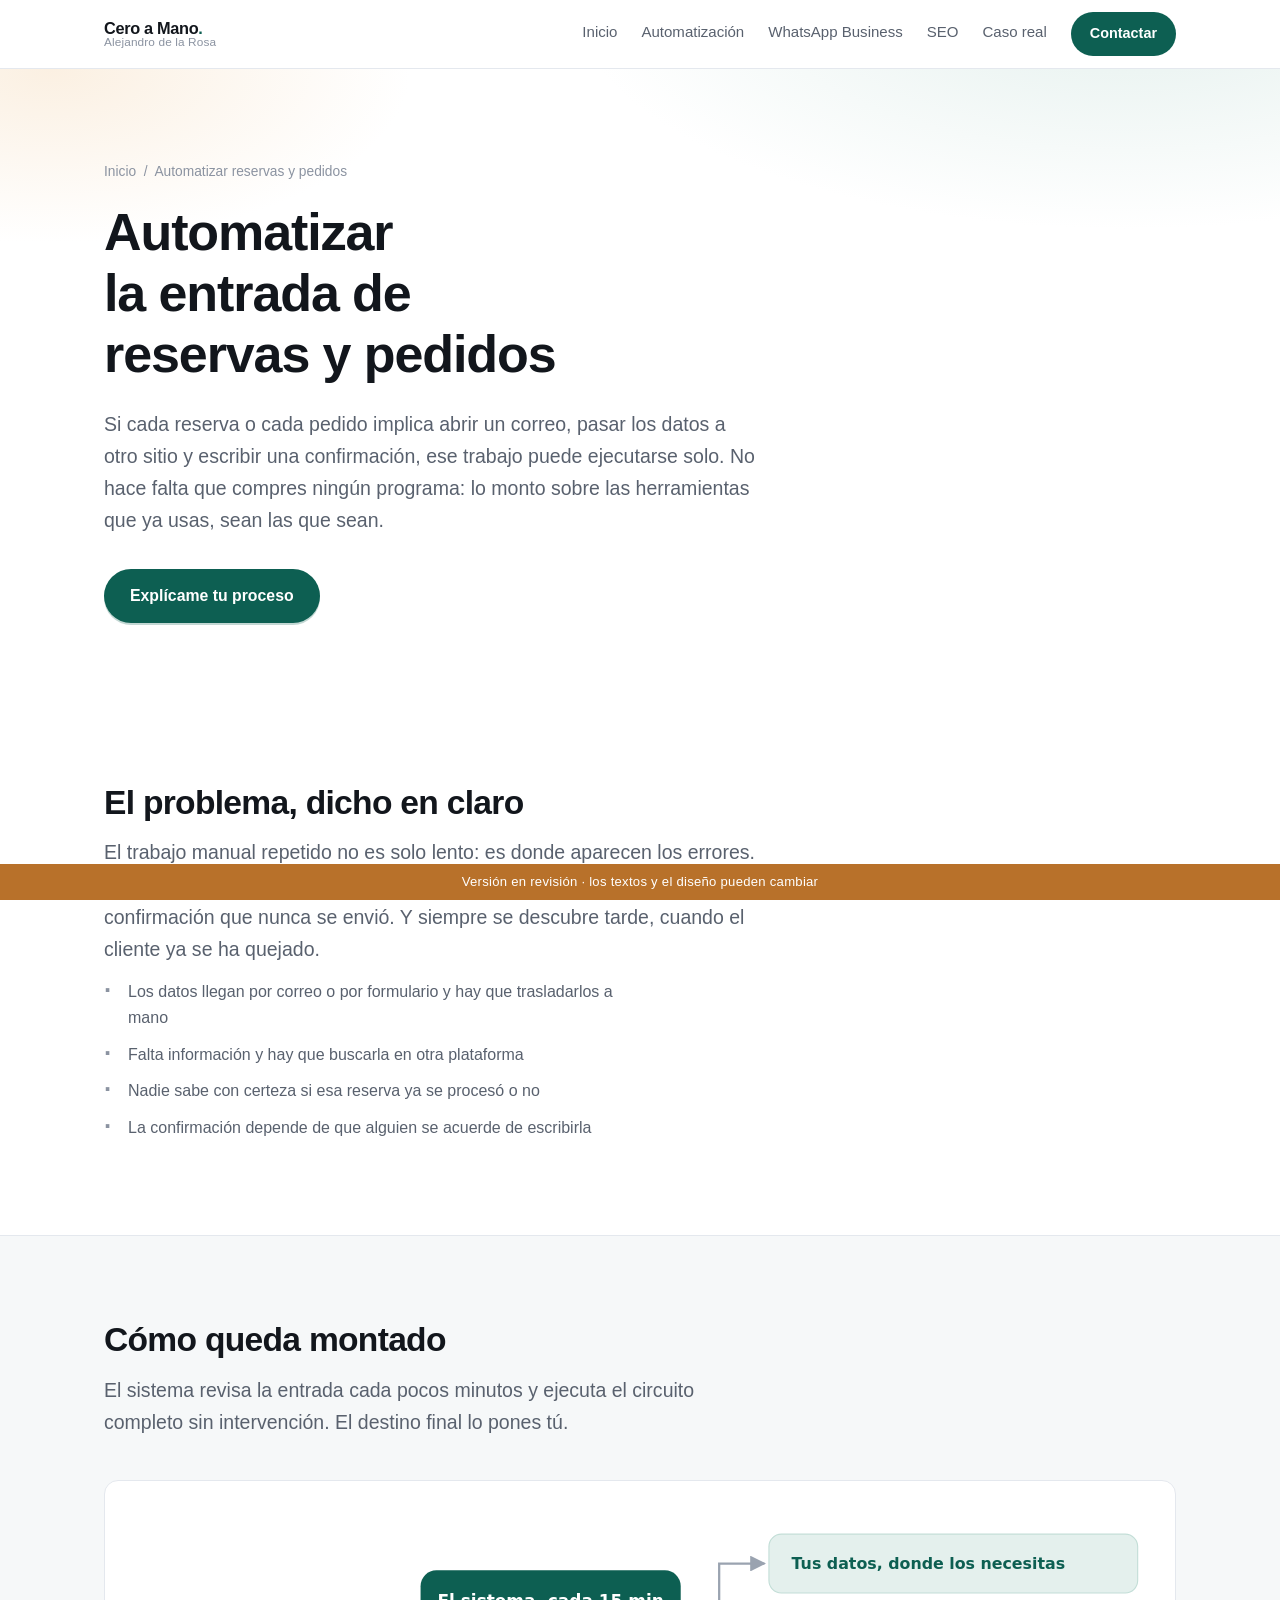
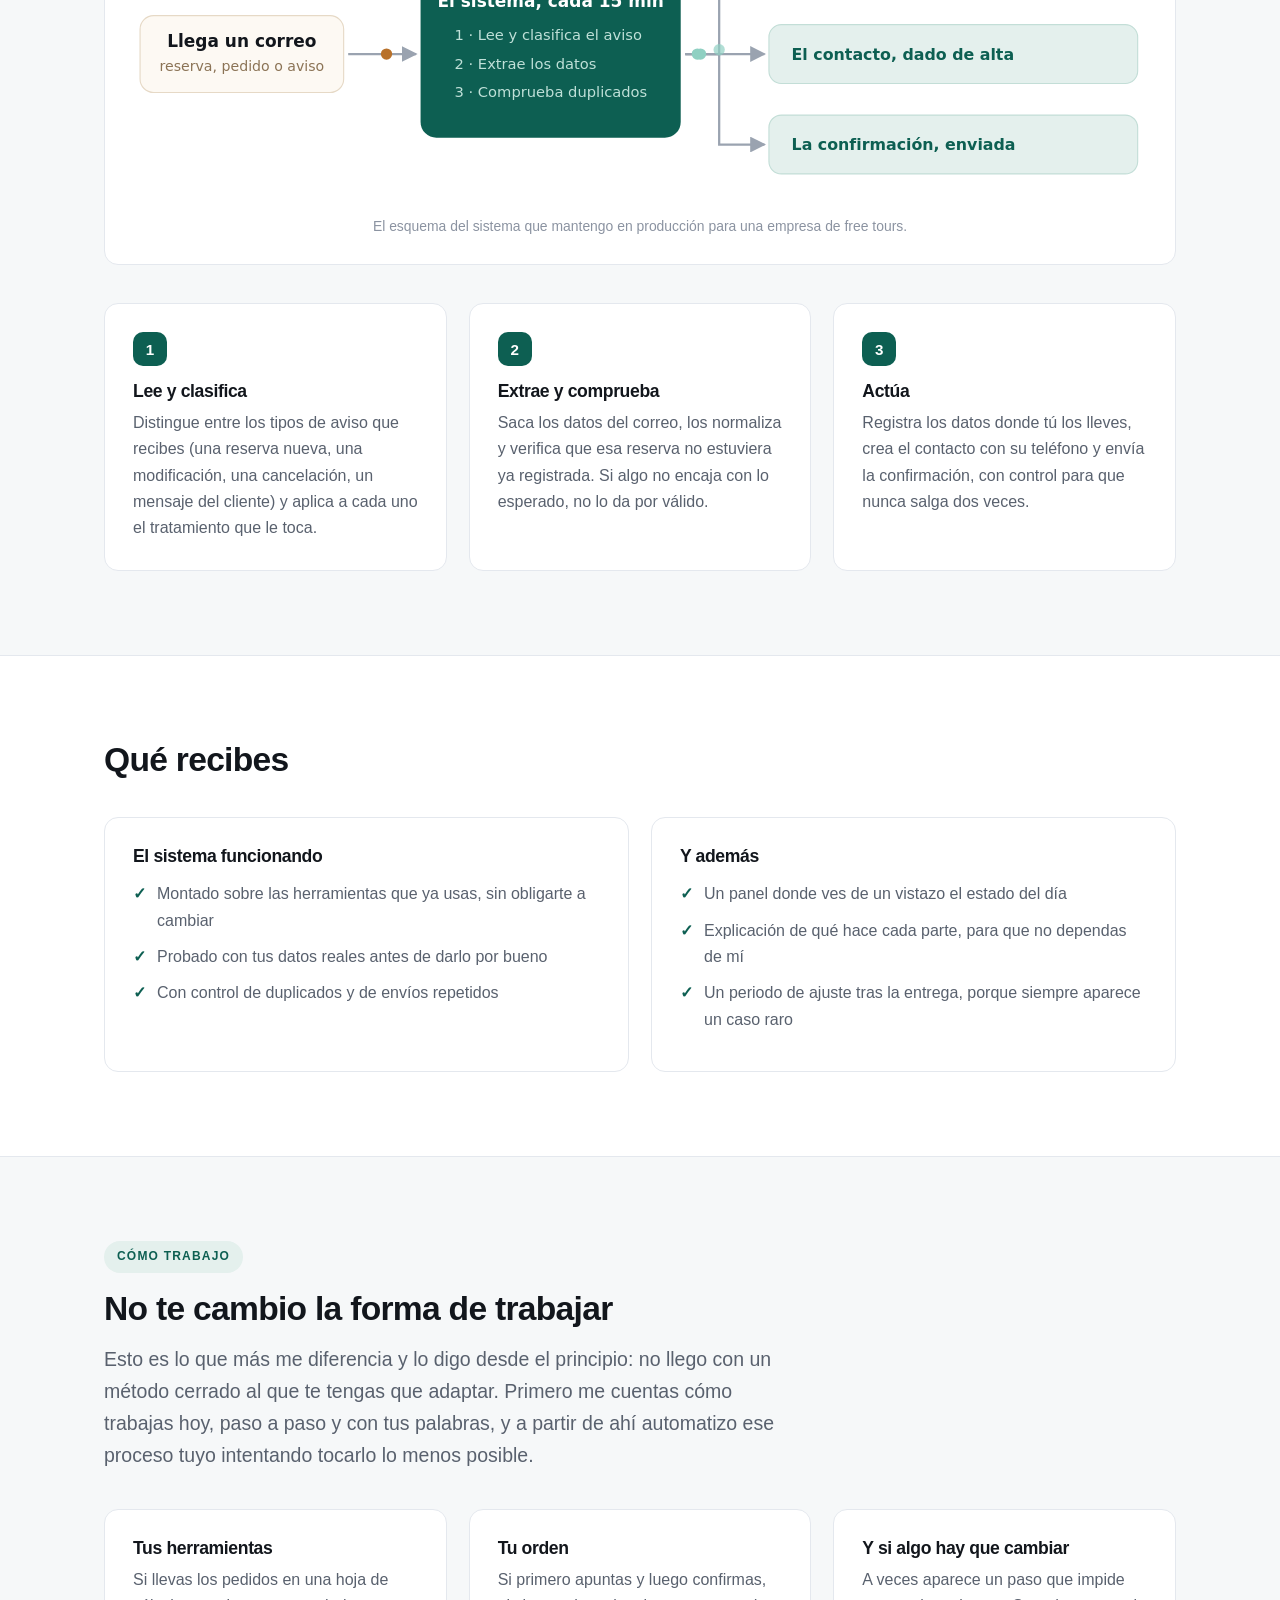
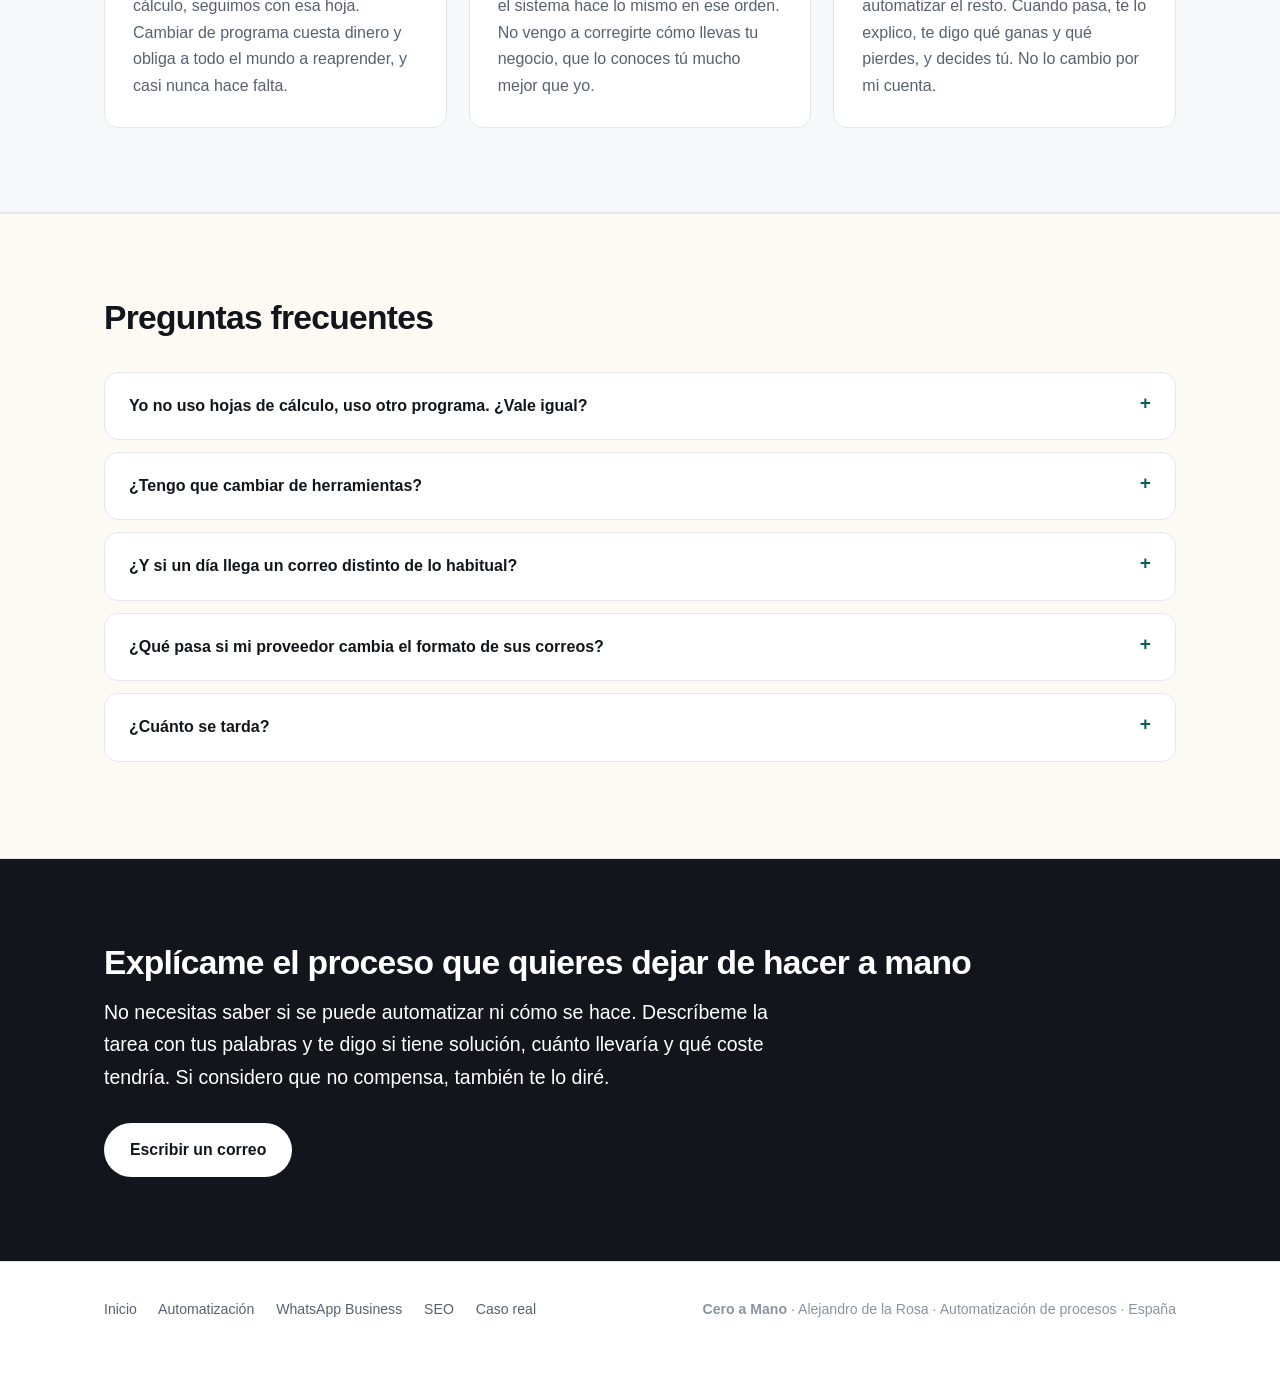
==== automatizar-reservas-y-pedidos.html @ 1defd67b "arreglar enlaces del menu movil" ====
<!DOCTYPE html>
<html lang="es">
<head>
<meta charset="utf-8">
<meta name="viewport" content="width=device-width, initial-scale=1">
<title>Automatizar reservas y pedidos: del correo a Google Sheets | Cero a Mano</title>
<meta name="description" content="Automatizo la entrada de reservas y pedidos: los datos acaban donde tú los lleves sin copiar nada, con alta de contacto y confirmación automática.">
<link rel="canonical" href="https://ceroamano.com/automatizar-reservas-y-pedidos.html">
<meta property="og:type" content="website">
<meta property="og:title" content="Automatizar reservas y pedidos: del correo a Google Sheets | Cero a Mano">
<meta property="og:description" content="Automatizo la entrada de reservas y pedidos: los datos acaban donde tú los lleves sin copiar nada, con alta de contacto y confirmación automática.">
<meta property="og:url" content="https://ceroamano.com/automatizar-reservas-y-pedidos.html">
<meta property="og:locale" content="es_ES">
<!-- =========================================================================
     🔴 QUITAR ESTA ETIQUETA ANTES DE PUBLICAR DE VERDAD
     Mientras la web está en revisión, esto le dice a Google que NO la indexe.
     Si se queda puesta el día del lanzamiento, la web NO APARECERÁ EN GOOGLE NUNCA.
     ========================================================================== -->
<meta name="robots" content="noindex, nofollow">
<link rel="stylesheet" href="estilos.css?v=5">
</head>
<body>
<nav>
  <div class="env">
    <a class="marca" href="index.html">Cero a Mano<span>.</span> <em>Alejandro de la Rosa</em></a>
    <button class="abrir-menu" aria-expanded="false" aria-controls="menu" aria-label="Abrir menú">
      <span></span><span></span><span></span>
    </button>
    <span class="enlaces" id="menu">
      <a href="index.html">Inicio</a>
      <a href="automatizar-reservas-y-pedidos.html">Automatización</a>
      <a href="whatsapp-business.html">WhatsApp Business</a>
      <a href="seo-para-negocios.html">SEO</a>
      <a href="caso-free-tours-malta.html">Caso real</a>
      <a href="#contacto" class="btn chico">Contactar</a>
    </span>
  </div>
</nav>

<header class="hero">
  <div class="env">
    <p class="migas"><a href="index.html">Inicio</a> &nbsp;/&nbsp; Automatizar reservas y pedidos</p>
    <h1>Automatizar la entrada de reservas y pedidos</h1>
    <p class="grande">Si cada reserva o cada pedido implica abrir un correo, pasar los datos a otro sitio y escribir una confirmación, ese trabajo puede ejecutarse solo. No hace falta que compres ningún programa: lo monto sobre las herramientas que ya usas, sean las que sean.</p>
    <a href="#contacto" class="btn">Explícame tu proceso</a>
  </div>
</header>

<section>
  <div class="env">
    <h2>El problema, dicho en claro</h2>
    <p class="grande estrecho">El trabajo manual repetido no es solo lento: es donde aparecen los errores. Un teléfono mal copiado, una reserva que se registra dos veces, una confirmación que nunca se envió. Y siempre se descubre tarde, cuando el cliente ya se ha quejado.</p>
    <ul class="lista puntos estrecho">
      <li>Los datos llegan por correo o por formulario y hay que trasladarlos a mano</li>
      <li>Falta información y hay que buscarla en otra plataforma</li>
      <li>Nadie sabe con certeza si esa reserva ya se procesó o no</li>
      <li>La confirmación depende de que alguien se acuerde de escribirla</li>
    </ul>
  </div>
</section>

<section class="crema">
  <div class="env">
    <h2>Cómo queda montado</h2>
    <p class="grande estrecho">El sistema revisa la entrada cada pocos minutos y ejecuta el circuito completo sin intervención. El destino final lo pones tú.</p>
    
<div class="diagrama rev">
<svg class="diag-ancho" viewBox="0 0 900 260" xmlns="http://www.w3.org/2000/svg" role="img"
     aria-label="Diagrama: un correo entra, el sistema lo lee y extrae los datos, y el resultado se reparte en hoja actualizada, contacto creado y confirmación enviada.">
  <defs>
    <marker id="f" viewBox="0 0 10 10" refX="9" refY="5" markerWidth="7" markerHeight="7" orient="auto">
      <path d="M0,0 L10,5 L0,10 z" fill="#9aa3b0"/>
    </marker>
  </defs>

  <!-- entrada -->
  <rect x="8" y="96" width="180" height="68" rx="12" fill="#fdf9f3" stroke="#e6d9c6"/>
  <text x="98" y="124" text-anchor="middle" font-family="system-ui,sans-serif" font-size="15" font-weight="700" fill="#12161c">Llega un correo</text>
  <text x="98" y="145" text-anchor="middle" font-family="system-ui,sans-serif" font-size="12.5" fill="#8b7355">reserva, pedido o aviso</text>

  <line x1="192" y1="130" x2="252" y2="130" stroke="#9aa3b0" stroke-width="2" marker-end="url(#f)"/>

  <!-- motor -->
  <rect x="256" y="56" width="230" height="148" rx="14" fill="#0d5f52"/>
  <text x="371" y="88" text-anchor="middle" font-family="system-ui,sans-serif" font-size="15" font-weight="700" fill="#fff">El sistema, cada 15 min</text>
  <text x="286" y="118" font-family="system-ui,sans-serif" font-size="13" fill="#bfe0d8">1 · Lee y clasifica el aviso</text>
  <text x="286" y="143" font-family="system-ui,sans-serif" font-size="13" fill="#bfe0d8">2 · Extrae los datos</text>
  <text x="286" y="168" font-family="system-ui,sans-serif" font-size="13" fill="#bfe0d8">3 · Comprueba duplicados</text>

  <path d="M490,130 H520 V50 H560" fill="none" stroke="#9aa3b0" stroke-width="2" marker-end="url(#f)"/>
  <path d="M490,130 H560" fill="none" stroke="#9aa3b0" stroke-width="2" marker-end="url(#f)"/>
  <path d="M490,130 H520 V210 H560" fill="none" stroke="#9aa3b0" stroke-width="2" marker-end="url(#f)"/>

  <!-- salidas -->
  <rect x="564" y="24" width="326" height="52" rx="11" fill="#e4f0ed" stroke="#c3ded7"/>
  <text x="584" y="55" font-family="system-ui,sans-serif" font-size="14" font-weight="600" fill="#0d5f52">Tus datos, donde los necesitas</text>

  <rect x="564" y="104" width="326" height="52" rx="11" fill="#e4f0ed" stroke="#c3ded7"/>
  <text x="584" y="135" font-family="system-ui,sans-serif" font-size="14" font-weight="600" fill="#0d5f52">El contacto, dado de alta</text>

  <rect x="564" y="184" width="326" height="52" rx="11" fill="#e4f0ed" stroke="#c3ded7"/>
  <text x="584" y="215" font-family="system-ui,sans-serif" font-size="14" font-weight="600" fill="#0d5f52">La confirmación, enviada</text>
  <circle class="pulso" r="5" fill="#b8712a">
    <animateMotion dur="3.6s" repeatCount="indefinite" keyPoints="0;1" keyTimes="0;1" calcMode="linear"
      path="M192,130 H252"/>
    <animate attributeName="opacity" values="0;1;1;0" dur="3.6s" repeatCount="indefinite"/>
  </circle>
  <circle class="pulso" r="5" fill="#8fd0c2">
    <animateMotion dur="3.6s" begin="1.2s" repeatCount="indefinite"
      path="M490,130 H520 V50 H556"/>
    <animate attributeName="opacity" values="0;1;1;0" dur="3.6s" begin="1.2s" repeatCount="indefinite"/>
  </circle>
  <circle class="pulso" r="5" fill="#8fd0c2">
    <animateMotion dur="3.6s" begin="1.45s" repeatCount="indefinite" path="M490,130 H556"/>
    <animate attributeName="opacity" values="0;1;1;0" dur="3.6s" begin="1.45s" repeatCount="indefinite"/>
  </circle>
  <circle class="pulso" r="5" fill="#8fd0c2">
    <animateMotion dur="3.6s" begin="1.7s" repeatCount="indefinite"
      path="M490,130 H520 V210 H556"/>
    <animate attributeName="opacity" values="0;1;1;0" dur="3.6s" begin="1.7s" repeatCount="indefinite"/>
  </circle>
</svg>
<svg class="diag-movil" viewBox="0 0 360 540" xmlns="http://www.w3.org/2000/svg" role="img"
     aria-label="Diagrama vertical: llega un correo, el sistema lo procesa, y de ahi salen tres caminos: tus datos donde los necesitas, el contacto dado de alta y la confirmacion enviada.">
  <defs>
    <marker id="fv" viewBox="0 0 10 10" refX="9" refY="5" markerWidth="7" markerHeight="7" orient="auto">
      <path d="M0,0 L10,5 L0,10 z" fill="#9aa3b0"/>
    </marker>
  </defs>

  <rect x="60" y="4" width="240" height="62" rx="12" fill="#fdf9f3" stroke="#e6d9c6"/>
  <text x="180" y="30" text-anchor="middle" font-family="system-ui,sans-serif" font-size="16" font-weight="700" fill="#12161c">Llega un correo</text>
  <text x="180" y="51" text-anchor="middle" font-family="system-ui,sans-serif" font-size="13.5" fill="#8b7355">reserva, pedido o aviso</text>

  <line x1="180" y1="70" x2="180" y2="96" stroke="#9aa3b0" stroke-width="2" marker-end="url(#fv)"/>

  <rect x="20" y="102" width="320" height="140" rx="14" fill="#0d5f52"/>
  <text x="180" y="130" text-anchor="middle" font-family="system-ui,sans-serif" font-size="16" font-weight="700" fill="#fff">El sistema, cada 15 min</text>
  <text x="44" y="162" font-family="system-ui,sans-serif" font-size="14" fill="#bfe0d8">1 · Lee y clasifica el aviso</text>
  <text x="44" y="190" font-family="system-ui,sans-serif" font-size="14" fill="#bfe0d8">2 · Extrae los datos</text>
  <text x="44" y="218" font-family="system-ui,sans-serif" font-size="14" fill="#bfe0d8">3 · Comprueba duplicados</text>

  <path d="M180,242 V266 H42 V306 H72" fill="none" stroke="#9aa3b0" stroke-width="2" marker-end="url(#fv)"/>
  <path d="M42,306 V390 H72" fill="none" stroke="#9aa3b0" stroke-width="2" marker-end="url(#fv)"/>
  <path d="M42,390 V474 H72" fill="none" stroke="#9aa3b0" stroke-width="2" marker-end="url(#fv)"/>

  <rect x="78" y="278" width="262" height="56" rx="12" fill="#e4f0ed" stroke="#c3ded7"/>
  <text x="209" y="312" text-anchor="middle" font-family="system-ui,sans-serif" font-size="14.5" font-weight="600" fill="#0d5f52">Tus datos, donde los necesitas</text>

  <rect x="78" y="362" width="262" height="56" rx="12" fill="#e4f0ed" stroke="#c3ded7"/>
  <text x="209" y="396" text-anchor="middle" font-family="system-ui,sans-serif" font-size="14.5" font-weight="600" fill="#0d5f52">El contacto, dado de alta</text>

  <rect x="78" y="446" width="262" height="56" rx="12" fill="#e4f0ed" stroke="#c3ded7"/>
  <text x="209" y="480" text-anchor="middle" font-family="system-ui,sans-serif" font-size="14.5" font-weight="600" fill="#0d5f52">La confirmación, enviada</text>

  <circle class="pulso" r="6" fill="#b8712a">
    <animateMotion dur="4s" repeatCount="indefinite" path="M180,70 V92"/>
    <animate attributeName="opacity" values="0;1;1;0" dur="4s" repeatCount="indefinite"/>
  </circle>
  <circle class="pulso" r="6" fill="#8fd0c2">
    <animateMotion dur="4s" begin="1.1s" repeatCount="indefinite" path="M180,242 V266 H42 V306 H68"/>
    <animate attributeName="opacity" values="0;1;1;0" dur="4s" begin="1.1s" repeatCount="indefinite"/>
  </circle>
  <circle class="pulso" r="6" fill="#8fd0c2">
    <animateMotion dur="4s" begin="1.5s" repeatCount="indefinite" path="M180,242 V266 H42 V390 H68"/>
    <animate attributeName="opacity" values="0;1;1;0" dur="4s" begin="1.5s" repeatCount="indefinite"/>
  </circle>
  <circle class="pulso" r="6" fill="#8fd0c2">
    <animateMotion dur="4s" begin="1.9s" repeatCount="indefinite" path="M180,242 V266 H42 V474 H68"/>
    <animate attributeName="opacity" values="0;1;1;0" dur="4s" begin="1.9s" repeatCount="indefinite"/>
  </circle>
</svg>
<p class="pie-fig">El esquema del sistema que mantengo en producción para una empresa de free tours.</p>
</div>

    <div class="rejilla tres">
      <div class="tarjeta rev"><span class="num">1</span><h3>Lee y clasifica</h3><p>Distingue entre los tipos de aviso que recibes (una reserva nueva, una modificación, una cancelación, un mensaje del cliente) y aplica a cada uno el tratamiento que le toca.</p></div>
      <div class="tarjeta rev"><span class="num">2</span><h3>Extrae y comprueba</h3><p>Saca los datos del correo, los normaliza y verifica que esa reserva no estuviera ya registrada. Si algo no encaja con lo esperado, no lo da por válido.</p></div>
      <div class="tarjeta rev"><span class="num">3</span><h3>Actúa</h3><p>Registra los datos donde tú los lleves, crea el contacto con su teléfono y envía la confirmación, con control para que nunca salga dos veces.</p></div>
    </div>
  </div>
</section>

<section>
  <div class="env">
    <h2>Qué recibes</h2>
    <div class="rejilla dos">
      <div class="tarjeta rev">
        <h3>El sistema funcionando</h3>
        <ul class="lista">
          <li>Montado sobre las herramientas que ya usas, sin obligarte a cambiar</li>
          <li>Probado con tus datos reales antes de darlo por bueno</li>
          <li>Con control de duplicados y de envíos repetidos</li>
        </ul>
      </div>
      <div class="tarjeta rev">
        <h3>Y además</h3>
        <ul class="lista">
          <li>Un panel donde ves de un vistazo el estado del día</li>
          <li>Explicación de qué hace cada parte, para que no dependas de mí</li>
          <li>Un periodo de ajuste tras la entrega, porque siempre aparece un caso raro</li>
        </ul>
      </div>
    </div>
  </div>
</section>


<section class="crema">
  <div class="env">
    <span class="etiqueta">Cómo trabajo</span>
    <h2>No te cambio la forma de trabajar</h2>
    <p class="grande estrecho">Esto es lo que más me diferencia y lo digo desde el principio: no llego con un método cerrado al que te tengas que adaptar. Primero me cuentas cómo trabajas hoy, paso a paso y con tus palabras, y a partir de ahí automatizo ese proceso tuyo intentando tocarlo lo menos posible.</p>
    <div class="rejilla tres">
      <div class="tarjeta rev">
        <h3>Tus herramientas</h3>
        <p>Si llevas los pedidos en una hoja de cálculo, seguimos con esa hoja. Cambiar de programa cuesta dinero y obliga a todo el mundo a reaprender, y casi nunca hace falta.</p>
      </div>
      <div class="tarjeta rev">
        <h3>Tu orden</h3>
        <p>Si primero apuntas y luego confirmas, el sistema hace lo mismo en ese orden. No vengo a corregirte cómo llevas tu negocio, que lo conoces tú mucho mejor que yo.</p>
      </div>
      <div class="tarjeta rev">
        <h3>Y si algo hay que cambiar</h3>
        <p>A veces aparece un paso que impide automatizar el resto. Cuando pasa, te lo explico, te digo qué ganas y qué pierdes, y decides tú. No lo cambio por mi cuenta.</p>
      </div>
    </div>
  </div>
</section>
<section class="arena">
  <div class="env">
    <h2>Preguntas frecuentes</h2>
    <div class="faq">
      <details><summary>Yo no uso hojas de cálculo, uso otro programa. ¿Vale igual?</summary><p>Vale igual. La hoja de cálculo es lo que usa el cliente del caso que aparece en esta web, no mi forma de trabajar. Lo que hago es llevar los datos hasta donde tú los necesites: tu programa de gestión, tu agenda, tu base de clientes o lo que uses. Si es una herramienta que no conozco, la estudio antes de darte un plazo, no después.</p></details>
      <details><summary>¿Tengo que cambiar de herramientas?</summary><p>No. Trabajo sobre lo que ya usas: tu correo, tu hoja de cálculo, tu agenda. Cambiar de sistema es caro y obliga a reaprender; lo normal es que no haga falta.</p></details>
      <details><summary>¿Y si un día llega un correo distinto de lo habitual?</summary><p>El sistema está preparado para no dar por buena una entrada que no reconoce. Prefiero que avise a que registre un dato equivocado, porque un error silencioso se descubre semanas después y para entonces ya ha hecho daño.</p></details>
      <details><summary>¿Qué pasa si mi proveedor cambia el formato de sus correos?</summary><p>Hay que ajustar el sistema. Por eso ofrezco mantenimiento: no es una cuota por existir, es que estas cosas cambian sin avisar y alguien tiene que estar pendiente.</p></details>
      <details><summary>¿Cuánto se tarda?</summary><p>Depende de cuántos casos distintos haya que contemplar. Un circuito sencillo puede estar en unos días; uno con varios tipos de aviso y comprobaciones lleva más. Te doy un plazo cerrado antes de empezar.</p></details>
    </div>
  </div>
</section>
<section class="cta" id="contacto">
  <div class="env">
    <h2>Explícame el proceso que quieres dejar de hacer a mano</h2>
    <p class="grande estrecho">No necesitas saber si se puede automatizar ni cómo se hace. Descríbeme la tarea con tus palabras y te digo si tiene solución, cuánto llevaría y qué coste tendría. Si considero que no compensa, también te lo diré.</p>
    <div class="vias">
      <a class="btn" href="mailto:alex.automatizacions@gmail.com">Escribir un correo</a>
    </div>
  </div>
</section>

<footer class="pie">
  <div class="env">
    <span>
      <a href="index.html">Inicio</a>
      <a href="automatizar-reservas-y-pedidos.html">Automatización</a>
      <a href="whatsapp-business.html">WhatsApp Business</a>
      <a href="seo-para-negocios.html">SEO</a>
      <a href="caso-free-tours-malta.html">Caso real</a>
    </span>
    <span><strong>Cero a Mano</strong> · Alejandro de la Rosa · Automatización de procesos · España</span>
  </div>
</footer>
<script>
// Aparicion suave de los bloques al entrar en pantalla.
(function () {
  var bloques = document.querySelectorAll('.rev');
  if (!('IntersectionObserver' in window)) {
    for (var i = 0; i < bloques.length; i++) bloques[i].classList.add('dentro');
    return;
  }
  var obs = new IntersectionObserver(function (entradas) {
    entradas.forEach(function (e) {
      if (e.isIntersecting) { e.target.classList.add('dentro'); obs.unobserve(e.target); }
    });
  }, { threshold: 0.12, rootMargin: '0px 0px -40px 0px' });
  bloques.forEach(function (b, i) {
    if (i % 3 === 1) b.classList.add('d1');
    if (i % 3 === 2) b.classList.add('d2');
    obs.observe(b);
  });
})();
</script>
<div class="borrador">Versión en revisión &middot; los textos y el diseño pueden cambiar</div>
<script>
// Menu del movil: abre y cierra la lista de enlaces.
(function () {
  var boton = document.querySelector('.abrir-menu');
  var menu = document.getElementById('menu');
  if (!boton || !menu) return;
  function alternar(abrir) {
    var estaAbierto = abrir === undefined ? !menu.classList.contains('abierto') : abrir;
    menu.classList.toggle('abierto', estaAbierto);
    boton.classList.toggle('activo', estaAbierto);
    boton.setAttribute('aria-expanded', estaAbierto ? 'true' : 'false');
    boton.setAttribute('aria-label', estaAbierto ? 'Cerrar menú' : 'Abrir menú');
  }
  boton.addEventListener('click', function () { alternar(); });
  menu.addEventListener('click', function (e) {
    if (e.target.tagName === 'A') alternar(false);
  });
  document.addEventListener('keydown', function (e) {
    if (e.key === 'Escape') alternar(false);
  });
})();
</script>
</body>
</html>
---- estilos.css ----
:root{
  --tinta:#12161c; --gris:#59616e; --gris-claro:#8b93a1; --linea:#e4e8ee;
  --fondo:#fff; --crema:#f6f8f9; --arena:#fdf9f3;
  --verde:#0d5f52; --verde-claro:#e4f0ed; --ambar:#b8712a; --ambar-claro:#fbf0e2;
  --radio:14px; --ancho:1120px;
}
*{box-sizing:border-box;margin:0;padding:0}
html{scroll-behavior:smooth}
body{font-family:-apple-system,BlinkMacSystemFont,"Segoe UI",Inter,Roboto,Helvetica,Arial,sans-serif;
  color:var(--tinta);background:var(--fondo);line-height:1.65;-webkit-font-smoothing:antialiased}
.env{max-width:var(--ancho);margin:0 auto;padding:0 24px}
section{padding:84px 0}
h1,h2,h3{line-height:1.18;letter-spacing:-.021em;font-weight:700}
h1{font-size:clamp(2rem,4.8vw,3.25rem)}
h2{font-size:clamp(1.5rem,3.2vw,2.1rem);margin-bottom:14px}
h3{font-size:1.1rem;margin-bottom:8px}
p{color:var(--gris)}
.grande{font-size:clamp(1.02rem,1.9vw,1.22rem)}
.estrecho{max-width:62ch}
a{color:var(--verde)}

nav{position:sticky;top:0;z-index:30;background:rgba(255,255,255,.93);
  backdrop-filter:blur(10px);border-bottom:1px solid var(--linea)}
nav .env{display:flex;align-items:center;justify-content:space-between;height:68px;gap:18px}
.marca{font-weight:700;letter-spacing:-.02em;text-decoration:none;color:var(--tinta);font-size:1.02rem}
.marca span{color:var(--verde)}
.enlaces{display:flex;gap:24px;align-items:center}
.enlaces a{color:var(--gris);text-decoration:none;font-size:.94rem}
.enlaces a:hover,.enlaces a[aria-current]{color:var(--tinta)}

.btn{display:inline-block;background:var(--verde);color:#fff!important;text-decoration:none;
  padding:14px 26px;border-radius:999px;font-weight:600;font-size:.99rem;
  transition:transform .15s,box-shadow .15s;box-shadow:0 2px 0 rgba(13,95,82,.25)}
.btn:hover{transform:translateY(-2px);box-shadow:0 6px 18px rgba(13,95,82,.22)}
.btn.chico{padding:10px 19px;font-size:.9rem;box-shadow:none}
.btn.hueco{background:transparent;color:var(--verde)!important;border:1.5px solid var(--verde);box-shadow:none}

.hero{padding:92px 0 76px;background:
  radial-gradient(900px 380px at 88% -12%,var(--verde-claro) 0%,transparent 62%),
  radial-gradient(620px 300px at 4% 0%,var(--ambar-claro) 0%,transparent 58%)}
.hero h1{max-width:18ch}
.hero .grande{margin:22px 0 32px;max-width:60ch}
.migas{font-size:.86rem;color:var(--gris-claro);margin-bottom:18px}
.migas a{color:var(--gris-claro);text-decoration:none}
.migas a:hover{color:var(--verde)}

.etiqueta{display:inline-block;background:var(--verde-claro);color:var(--verde);font-size:.75rem;
  font-weight:700;letter-spacing:.1em;text-transform:uppercase;padding:6px 13px;border-radius:999px;margin-bottom:16px}
.etiqueta.ambar{background:var(--ambar-claro);color:var(--ambar)}

.crema{background:var(--crema);border-top:1px solid var(--linea);border-bottom:1px solid var(--linea)}
.arena{background:var(--arena);border-top:1px solid var(--linea);border-bottom:1px solid var(--linea)}

.rejilla{display:grid;gap:22px;margin-top:38px}
@media(min-width:820px){.tres{grid-template-columns:repeat(3,1fr)}.dos{grid-template-columns:1fr 1fr}}
.tarjeta{background:#fff;border:1px solid var(--linea);border-radius:var(--radio);padding:28px;
  transition:transform .15s,box-shadow .15s}
.tarjeta.link:hover{transform:translateY(-3px);box-shadow:0 10px 30px rgba(18,22,28,.07)}
.tarjeta a.mas{display:inline-block;margin-top:14px;font-weight:600;text-decoration:none;font-size:.95rem}
.num{display:inline-flex;align-items:center;justify-content:center;width:34px;height:34px;border-radius:10px;
  background:var(--verde);color:#fff;font-weight:700;font-size:.95rem;margin-bottom:15px}
.num.ambar{background:var(--ambar)}

.lista{list-style:none;margin-top:14px}
.lista li{padding-left:24px;position:relative;margin-bottom:10px;color:var(--gris)}
.lista li::before{content:"✓";position:absolute;left:0;color:var(--verde);font-weight:700}
.lista.puntos li::before{content:"·";font-size:1.6rem;line-height:.9;color:var(--gris-claro)}

.antes-despues{display:grid;gap:18px;margin-top:32px}
@media(min-width:820px){.antes-despues{grid-template-columns:1fr 1fr}}
.bloque{background:#fff;border:1px solid var(--linea);border-radius:var(--radio);padding:26px}
.bloque h3{font-size:.8rem;letter-spacing:.1em;text-transform:uppercase;color:var(--gris-claro)}

.dato{margin-top:32px;background:#fff;border:1px solid var(--linea);border-left:5px solid var(--ambar);
  border-radius:var(--radio);padding:28px}
.dato .cifra{font-size:clamp(1.6rem,3.6vw,2.15rem);font-weight:700;letter-spacing:-.025em;display:block;
  margin-bottom:8px;color:var(--tinta)}
.dato .fuente{font-size:.86rem;color:var(--gris-claro);margin-top:12px}

blockquote{margin-top:26px;background:#fff;border:1px solid var(--linea);border-radius:var(--radio);
  padding:28px;font-size:1.06rem;color:var(--tinta)}
blockquote footer{margin-top:14px;font-size:.9rem;color:var(--gris)}

.diagrama{margin-top:42px;background:#fff;border:1px solid var(--linea);border-radius:var(--radio);padding:26px}
.diagrama svg{width:100%;height:auto;display:block}
.diagrama .pie-fig{margin-top:14px;font-size:.87rem;color:var(--gris-claro);text-align:center}

.faq{margin-top:34px}
.faq details{border:1px solid var(--linea);border-radius:var(--radio);padding:20px 24px;margin-bottom:12px;background:#fff}
.faq summary{font-weight:600;cursor:pointer;list-style:none}
.faq summary::-webkit-details-marker{display:none}
.faq summary::after{content:"+";float:right;color:var(--verde);font-weight:700;font-size:1.2rem;line-height:1}
.faq details[open] summary::after{content:"−"}
.faq details p{margin-top:12px}

.cta{background:var(--tinta);color:#fff}
.cta h2,.cta .grande{color:#fff}
.cta p{color:#aeb7c3}
.cta .btn{background:#fff;color:var(--tinta)!important;box-shadow:none}
.vias{margin-top:30px;display:flex;flex-wrap:wrap;gap:14px;align-items:center}
.vias a.alt{color:#fff;text-decoration:none;border:1px solid #39414d;padding:13px 22px;border-radius:999px;font-size:.95rem}
.vias a.alt:hover{border-color:#828b98}

footer.pie{padding:36px 0;font-size:.88rem;color:var(--gris-claro);border-top:1px solid var(--linea)}
.pie .env{display:flex;justify-content:space-between;flex-wrap:wrap;gap:12px}
.pie a{color:var(--gris);text-decoration:none;margin-right:18px}
.pie a:hover{color:var(--verde)}

/* ── aparición al hacer scroll ─────────────────────────────── */
.rev{opacity:0;transform:translateY(18px);transition:opacity .7s cubic-bezier(.2,.7,.3,1),transform .7s cubic-bezier(.2,.7,.3,1)}
.rev.dentro{opacity:1;transform:none}
.rev.d1{transition-delay:.07s}.rev.d2{transition-delay:.14s}.rev.d3{transition-delay:.21s}

/* ── vida en las tarjetas ──────────────────────────────────── */
.tarjeta{transition:transform .2s cubic-bezier(.2,.7,.3,1),box-shadow .2s,border-color .2s}
.tarjeta:hover{transform:translateY(-4px);box-shadow:0 14px 34px rgba(18,22,28,.09);border-color:#cfd7e0}
.tarjeta .num{transition:transform .2s}
.tarjeta:hover .num{transform:scale(1.08) rotate(-4deg)}

/* ── subrayado que crece en el menú ────────────────────────── */
.enlaces a:not(.btn){position:relative;padding-bottom:3px}
.enlaces a:not(.btn)::after{content:"";position:absolute;left:0;bottom:0;height:2px;width:0;
  background:var(--verde);transition:width .22s ease}
.enlaces a:not(.btn):hover::after{width:100%}

/* ── detalles ──────────────────────────────────────────────── */
.hero h1{text-wrap:balance}
.dato{transition:box-shadow .25s}
.dato:hover{box-shadow:0 12px 30px rgba(184,113,42,.13)}
.faq details{transition:border-color .2s,box-shadow .2s}
.faq details[open]{border-color:#c3ded7;box-shadow:0 6px 20px rgba(13,95,82,.07)}
blockquote{position:relative}
blockquote::before{content:"“";position:absolute;top:-6px;left:14px;font-size:4.2rem;
  line-height:1;color:var(--verde-claro);font-family:Georgia,serif;pointer-events:none}
blockquote{padding-left:52px}

@media (prefers-reduced-motion: reduce){
  .rev{opacity:1;transform:none;transition:none}
  .tarjeta:hover{transform:none}
  circle.pulso{display:none}
}

/* ── marca: nombre comercial + persona ─────────────────────── */
.marca em{display:block;font-style:normal;font-weight:500;font-size:.74rem;
  color:var(--gris-claro);letter-spacing:.01em;margin-top:-2px}
.marca{line-height:1.15}
@media(max-width:520px){.marca em{display:none}}

/* ── 🔴 BORRAR ESTE BLOQUE ANTES DE PUBLICAR ───────────────── */
.borrador{position:fixed;bottom:0;left:0;right:0;z-index:99;background:#b8712a;color:#fff;
  text-align:center;font-size:.82rem;padding:7px 12px;letter-spacing:.02em}
body:has(.borrador){padding-bottom:34px}

/* ── el diagrama, legible tambien en el movil ───────────────── */
.diagrama .diag-movil{display:none}
@media(max-width:700px){
  .diagrama .diag-ancho{display:none}
  .diagrama .diag-movil{display:block}
  .diagrama{padding:18px}
}

/* ── menú del móvil ────────────────────────────────────────── */
.abrir-menu{display:none;background:none;border:0;padding:10px;cursor:pointer;
  width:44px;height:44px;flex-direction:column;justify-content:center;gap:5px}
.abrir-menu span{display:block;height:2px;width:22px;background:var(--tinta);border-radius:2px;
  transition:transform .25s cubic-bezier(.2,.7,.3,1),opacity .18s}
.abrir-menu.activo span:nth-child(1){transform:translateY(7px) rotate(45deg)}
.abrir-menu.activo span:nth-child(2){opacity:0}
.abrir-menu.activo span:nth-child(3){transform:translateY(-7px) rotate(-45deg)}

@media(max-width:860px){
  .abrir-menu{display:flex}
  nav .env{position:relative}
  .enlaces{position:absolute;top:100%;left:0;right:0;flex-direction:column;align-items:stretch;
    gap:0;background:#fff;border-bottom:1px solid var(--linea);
    box-shadow:0 14px 30px rgba(18,22,28,.10);
    max-height:0;overflow:hidden;transition:max-height .3s cubic-bezier(.2,.7,.3,1)}
  .enlaces.abierto{max-height:60vh;overflow-y:auto}
  .enlaces a,
  .enlaces a:not(.btn){display:block;padding:17px 24px;font-size:1.02rem;
    border-top:1px solid var(--linea)}
  .enlaces a:not(.btn)::after{display:none}
  .enlaces a.btn{margin:16px 24px 22px;text-align:center;padding:15px 24px}
}
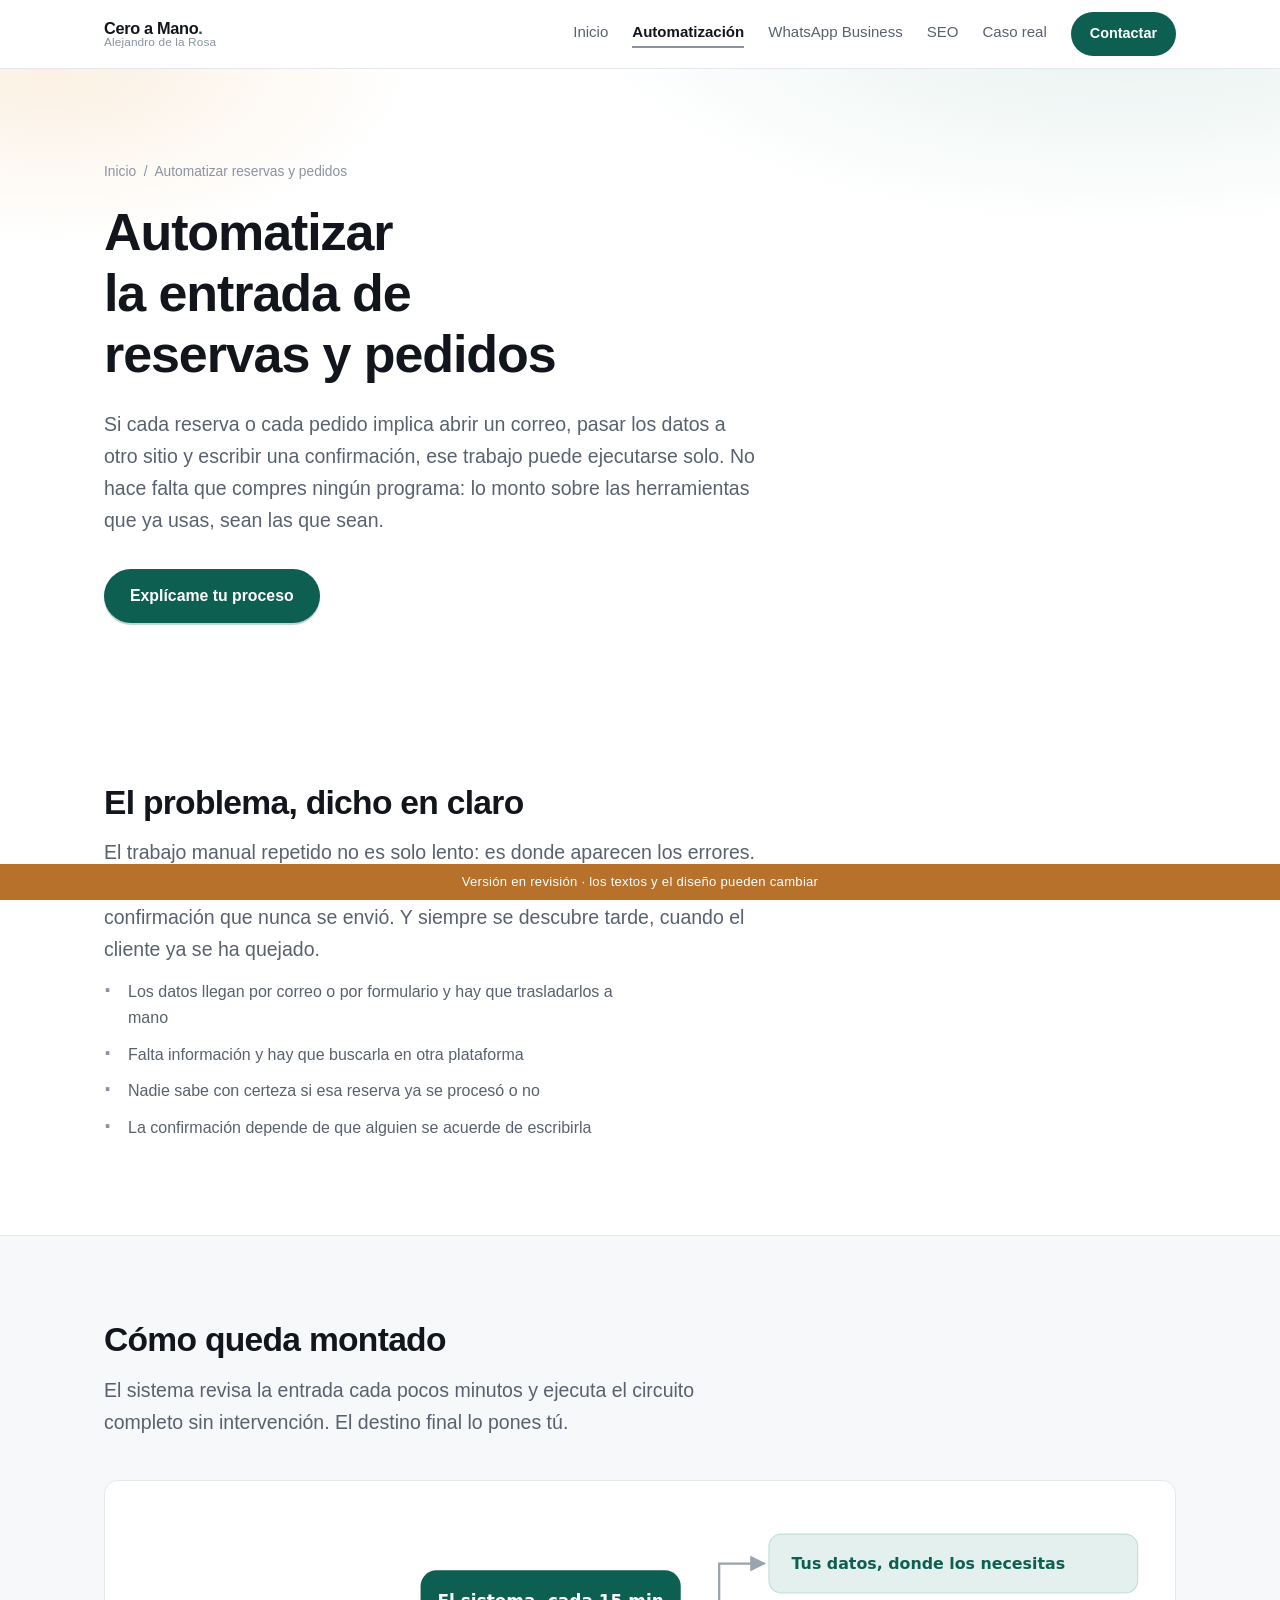
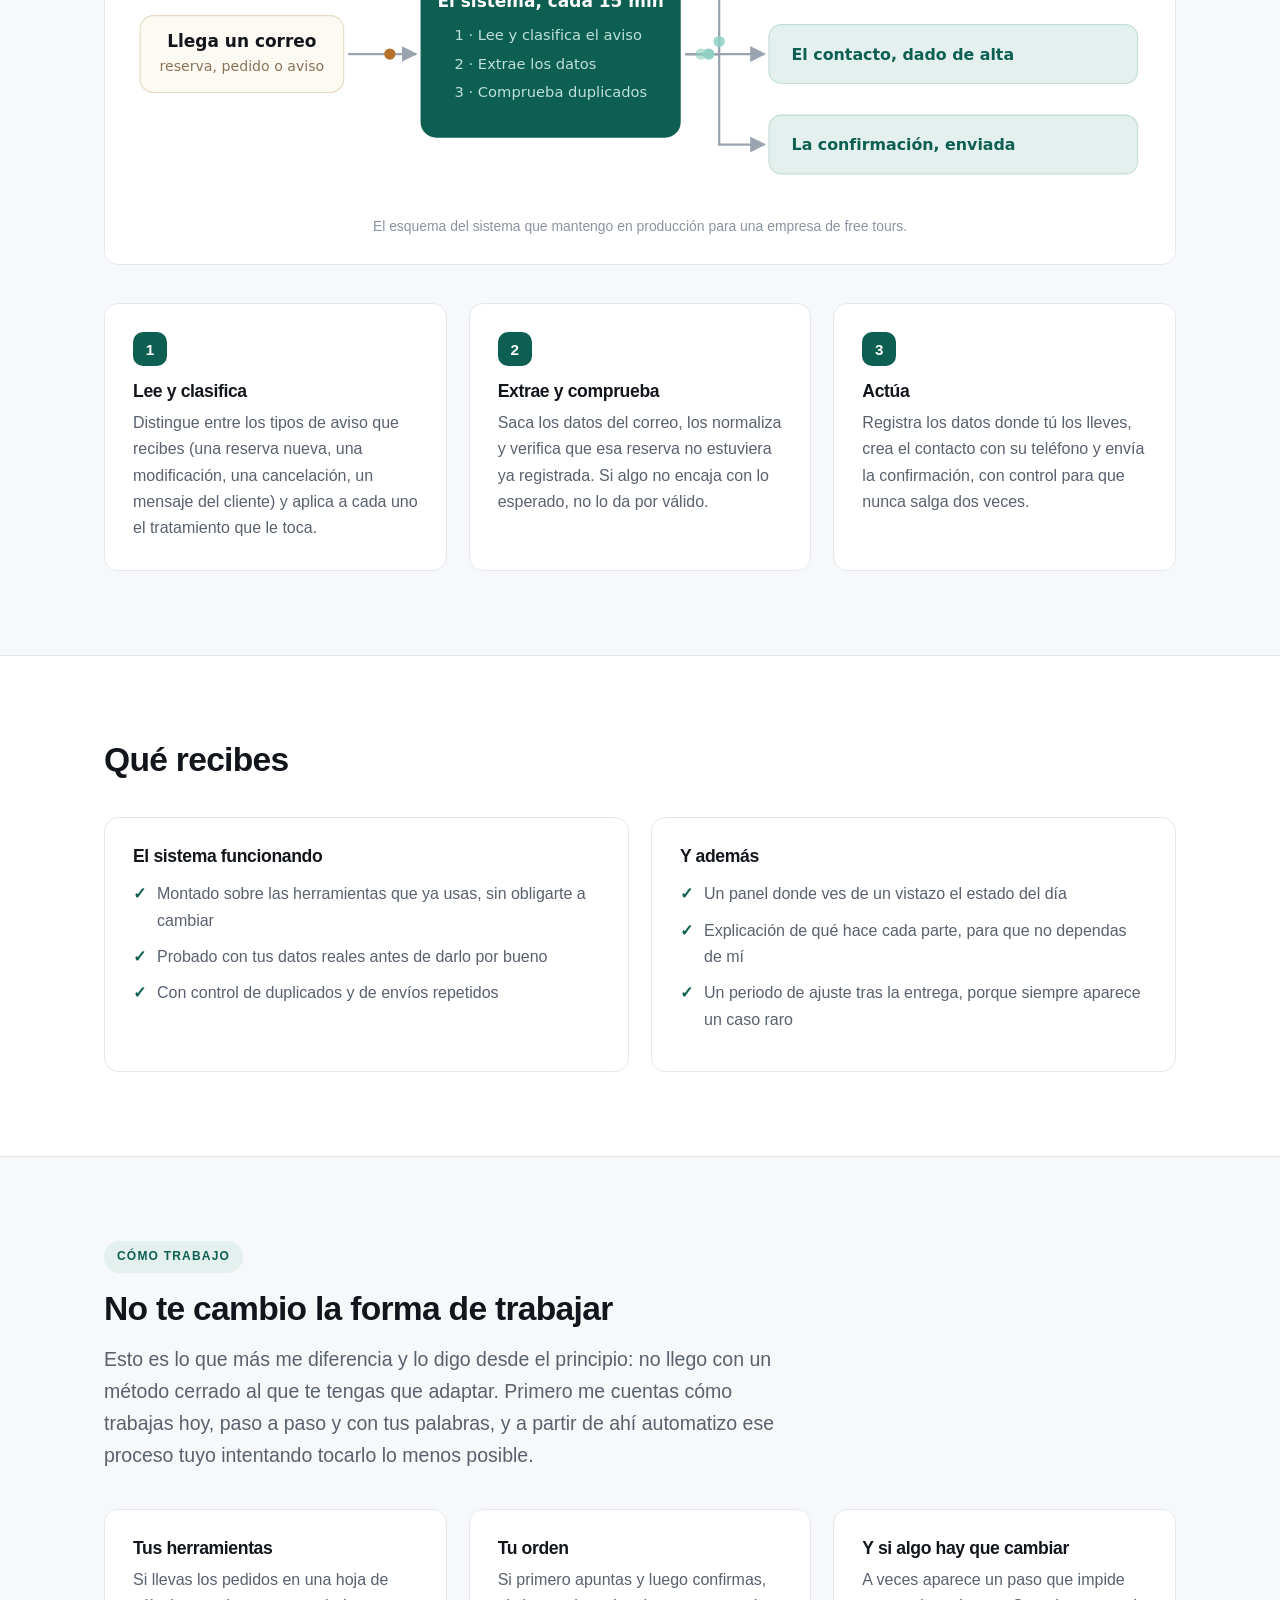
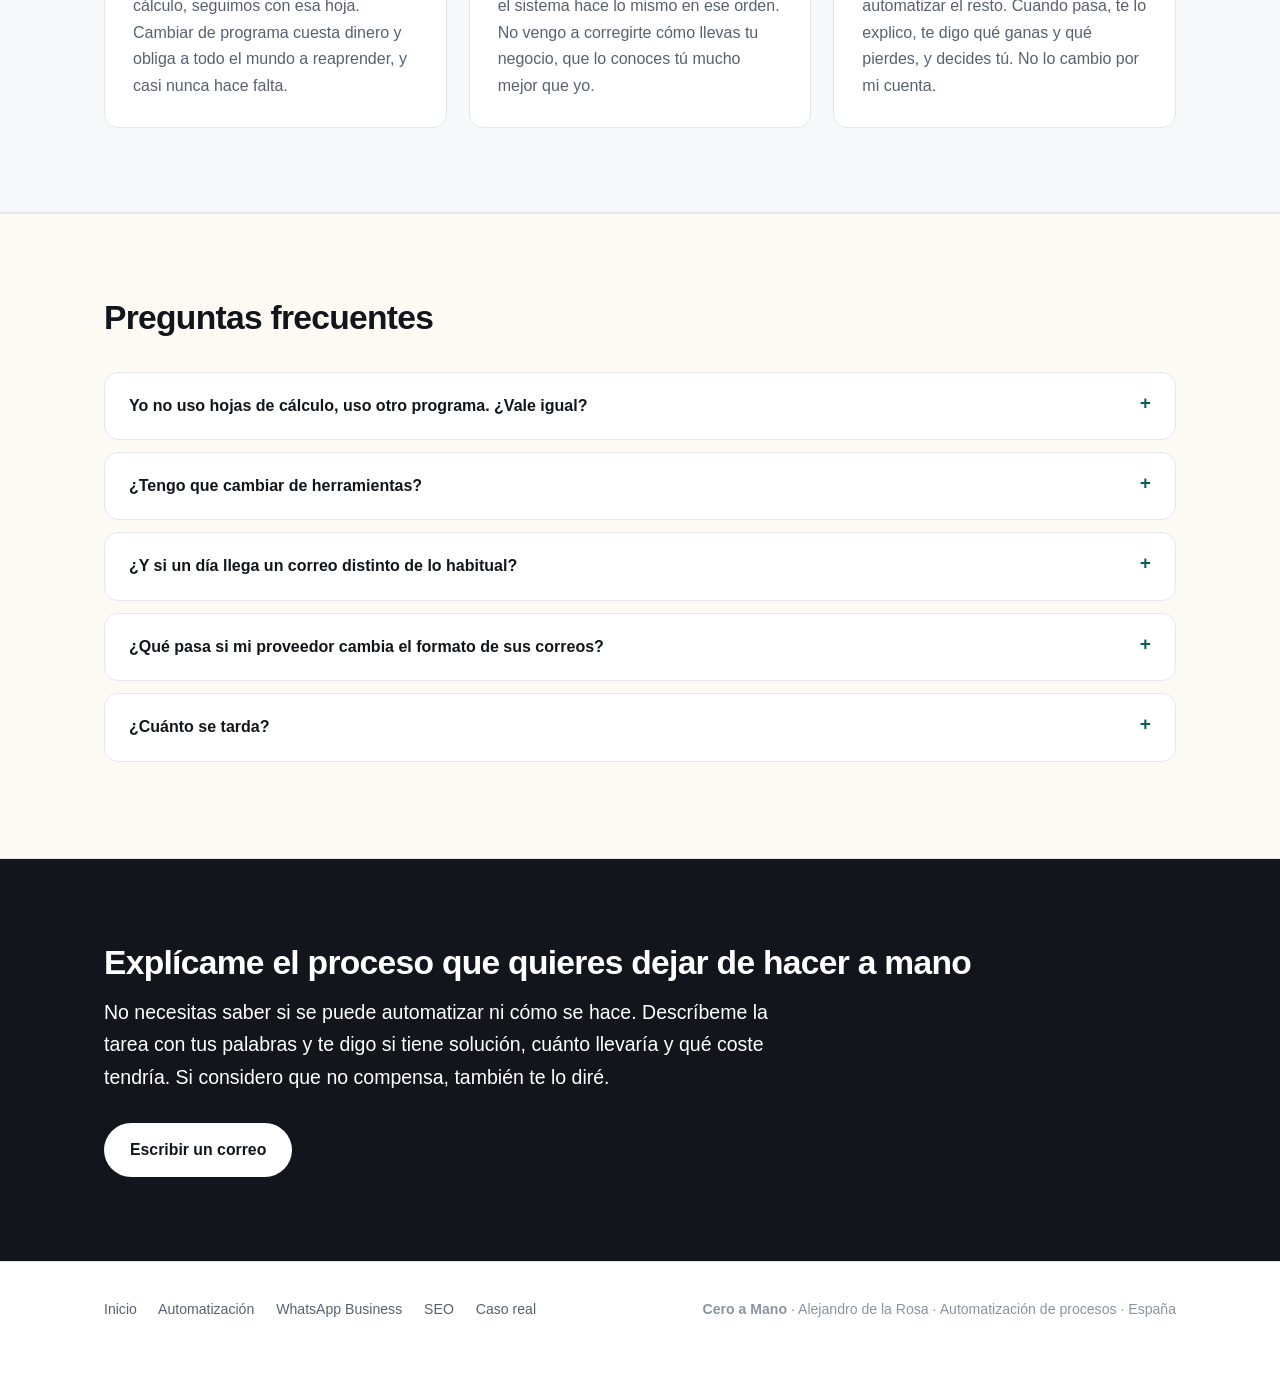
==== commit 61036546: "marcar la pagina actual en el menu" ====
--- a/automatizar-reservas-y-pedidos.html
+++ b/automatizar-reservas-y-pedidos.html
@@ -17,7 +17,7 @@
      Si se queda puesta el día del lanzamiento, la web NO APARECERÁ EN GOOGLE NUNCA.
      ========================================================================== -->
 <meta name="robots" content="noindex, nofollow">
-<link rel="stylesheet" href="estilos.css?v=5">
+<link rel="stylesheet" href="estilos.css?v=6">
 </head>
 <body>
 <nav>
@@ -28,7 +28,7 @@
     </button>
     <span class="enlaces" id="menu">
       <a href="index.html">Inicio</a>
-      <a href="automatizar-reservas-y-pedidos.html">Automatización</a>
+      <a href="automatizar-reservas-y-pedidos.html" aria-current="page">Automatización</a>
       <a href="whatsapp-business.html">WhatsApp Business</a>
       <a href="seo-para-negocios.html">SEO</a>
       <a href="caso-free-tours-malta.html">Caso real</a>
--- a/estilos.css
+++ b/estilos.css
@@ -182,3 +182,10 @@
   .enlaces a:not(.btn)::after{display:none}
   .enlaces a.btn{margin:16px 24px 22px;text-align:center;padding:15px 24px}
 }
+
+/* ── "estás aquí": el enlace de la página actual ───────────── */
+.enlaces a[aria-current]{color:var(--tinta);font-weight:600;cursor:default}
+.enlaces a[aria-current]:not(.btn)::after{width:100%;background:var(--gris-claro)}
+@media(max-width:860px){
+  .enlaces a[aria-current]{background:var(--crema);box-shadow:inset 3px 0 0 var(--verde)}
+}
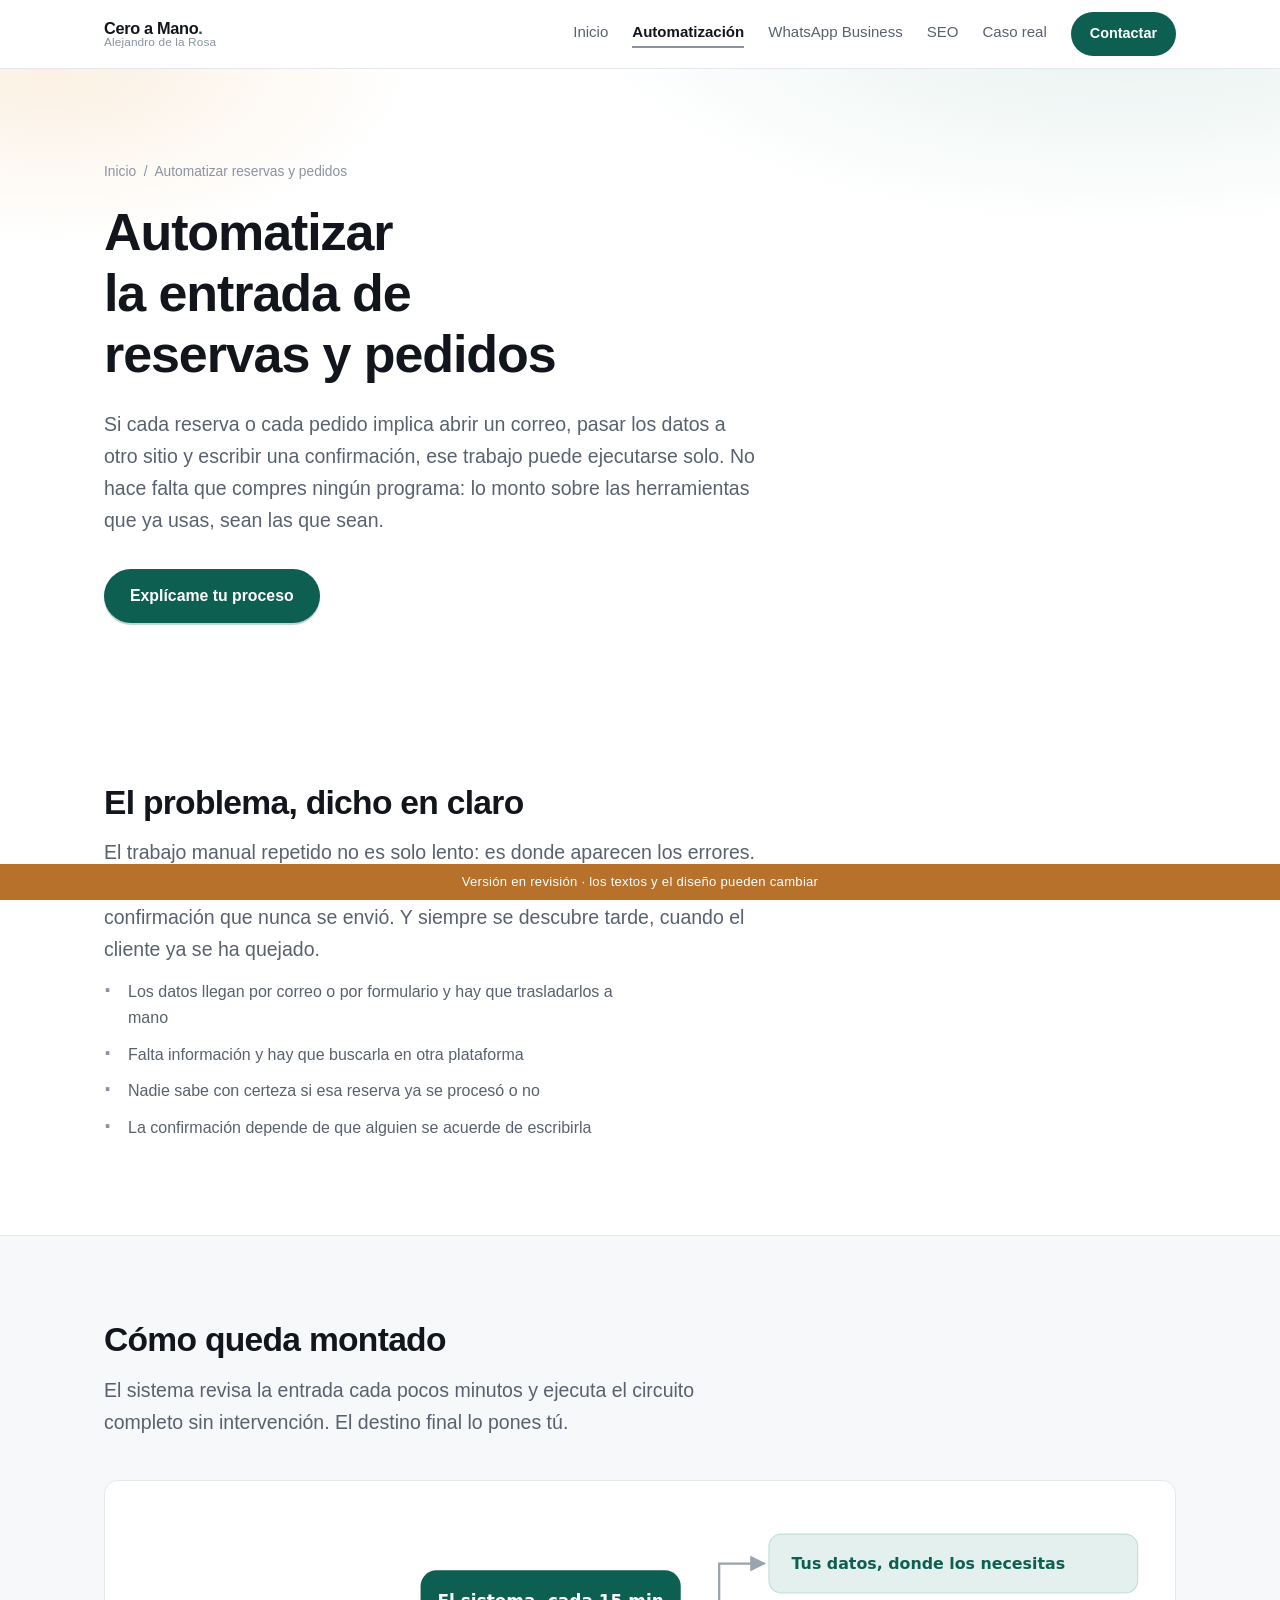
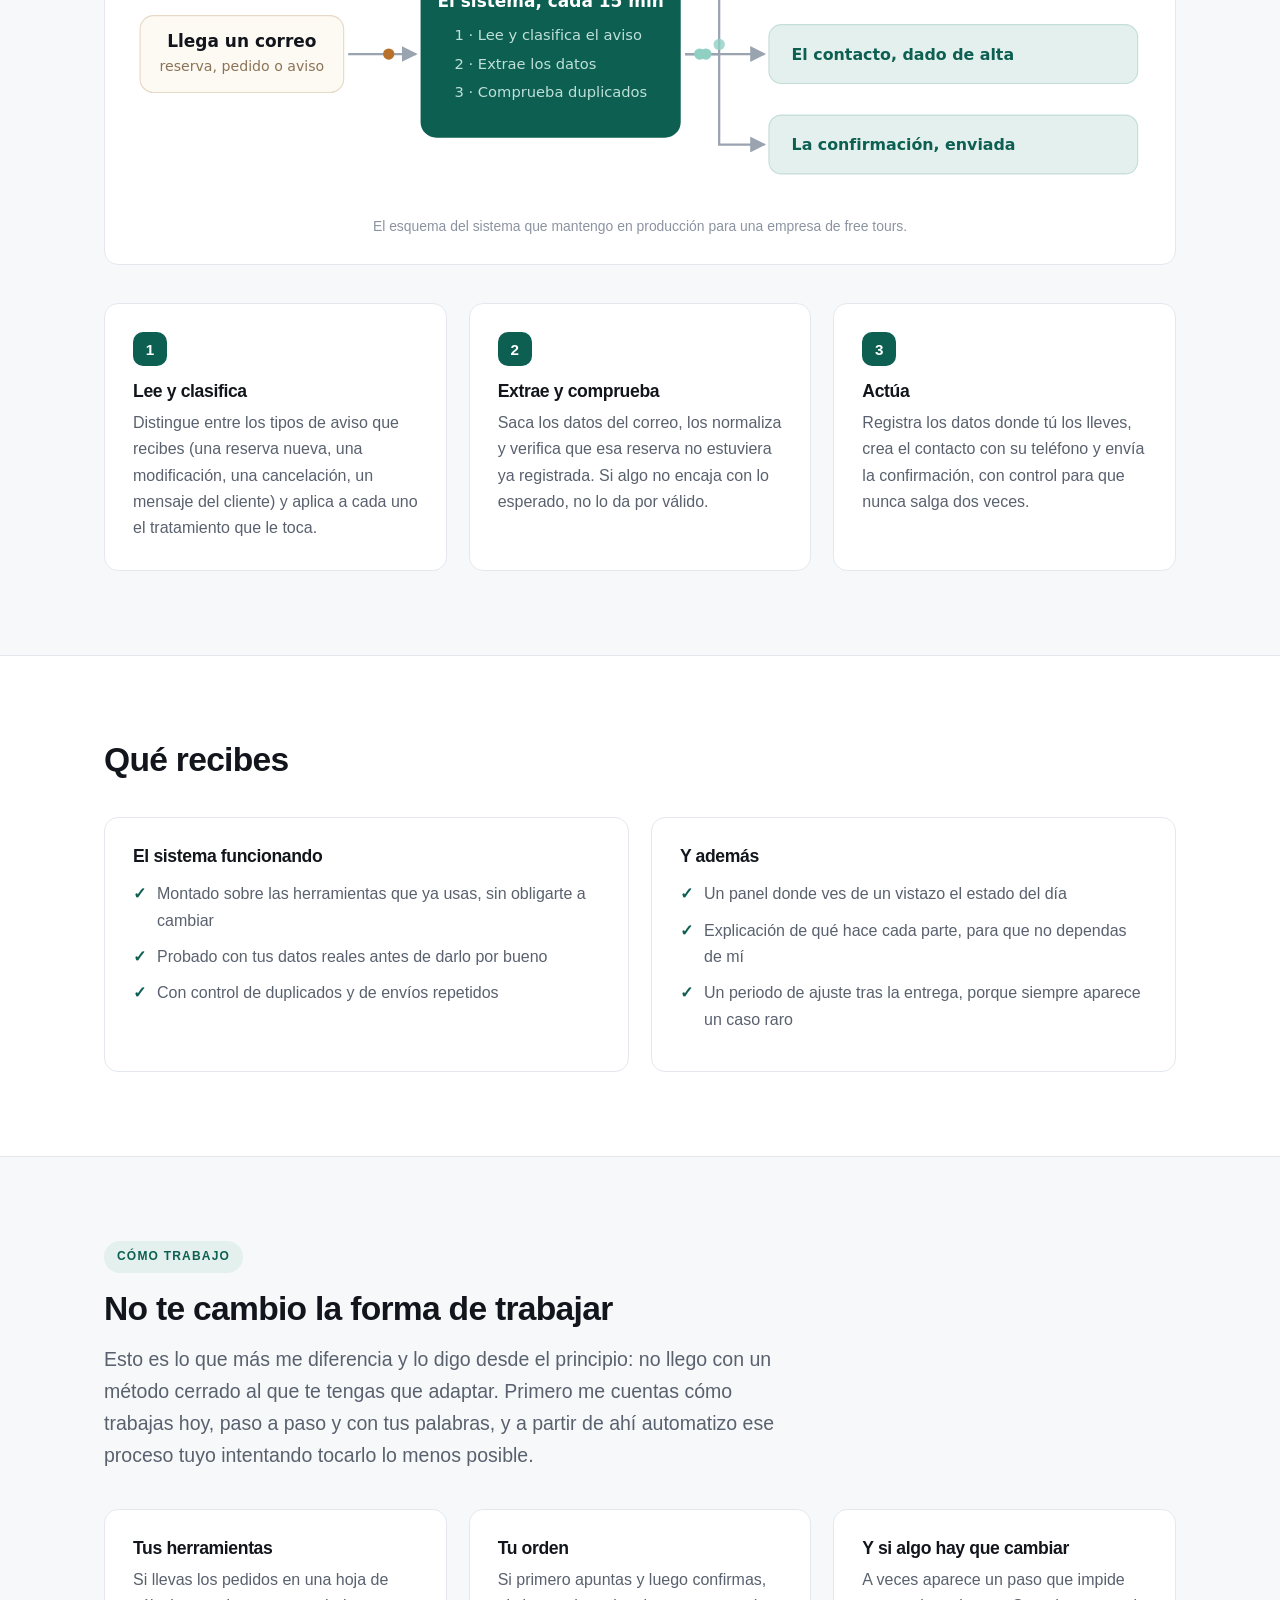
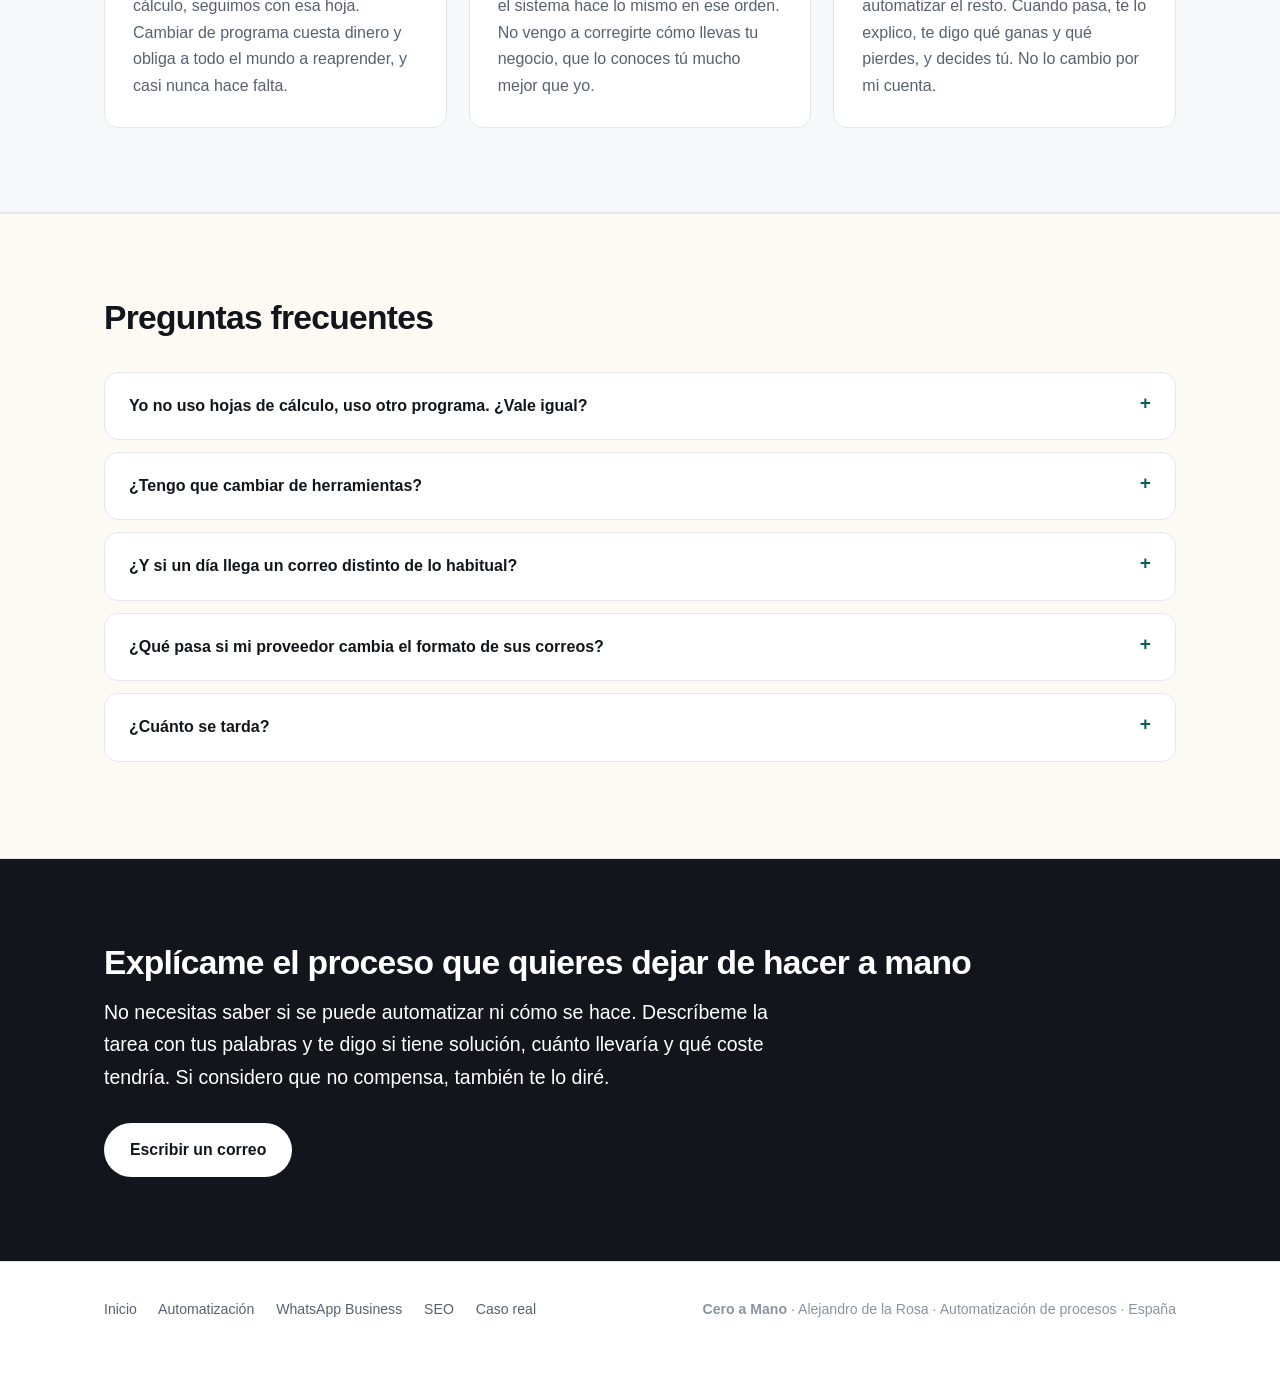
==== commit 5cd01a94: "separar los botones en movil" ====
--- a/automatizar-reservas-y-pedidos.html
+++ b/automatizar-reservas-y-pedidos.html
@@ -17,7 +17,7 @@
      Si se queda puesta el día del lanzamiento, la web NO APARECERÁ EN GOOGLE NUNCA.
      ========================================================================== -->
 <meta name="robots" content="noindex, nofollow">
-<link rel="stylesheet" href="estilos.css?v=6">
+<link rel="stylesheet" href="estilos.css?v=7">
 </head>
 <body>
 <nav>
--- a/estilos.css
+++ b/estilos.css
@@ -189,3 +189,12 @@
 @media(max-width:860px){
   .enlaces a[aria-current]{background:var(--crema);box-shadow:inset 3px 0 0 var(--verde)}
 }
+
+/* ── botones de acción: que respiren al apilarse ───────────── */
+.acciones{display:flex;flex-wrap:wrap;gap:14px;align-items:center}
+@media(max-width:560px){
+  .acciones{flex-direction:column;align-items:stretch;gap:12px}
+  .acciones .btn{text-align:center;width:100%}
+  .vias{flex-direction:column;align-items:stretch;gap:12px}
+  .vias .btn,.vias a.alt{text-align:center;width:100%}
+}
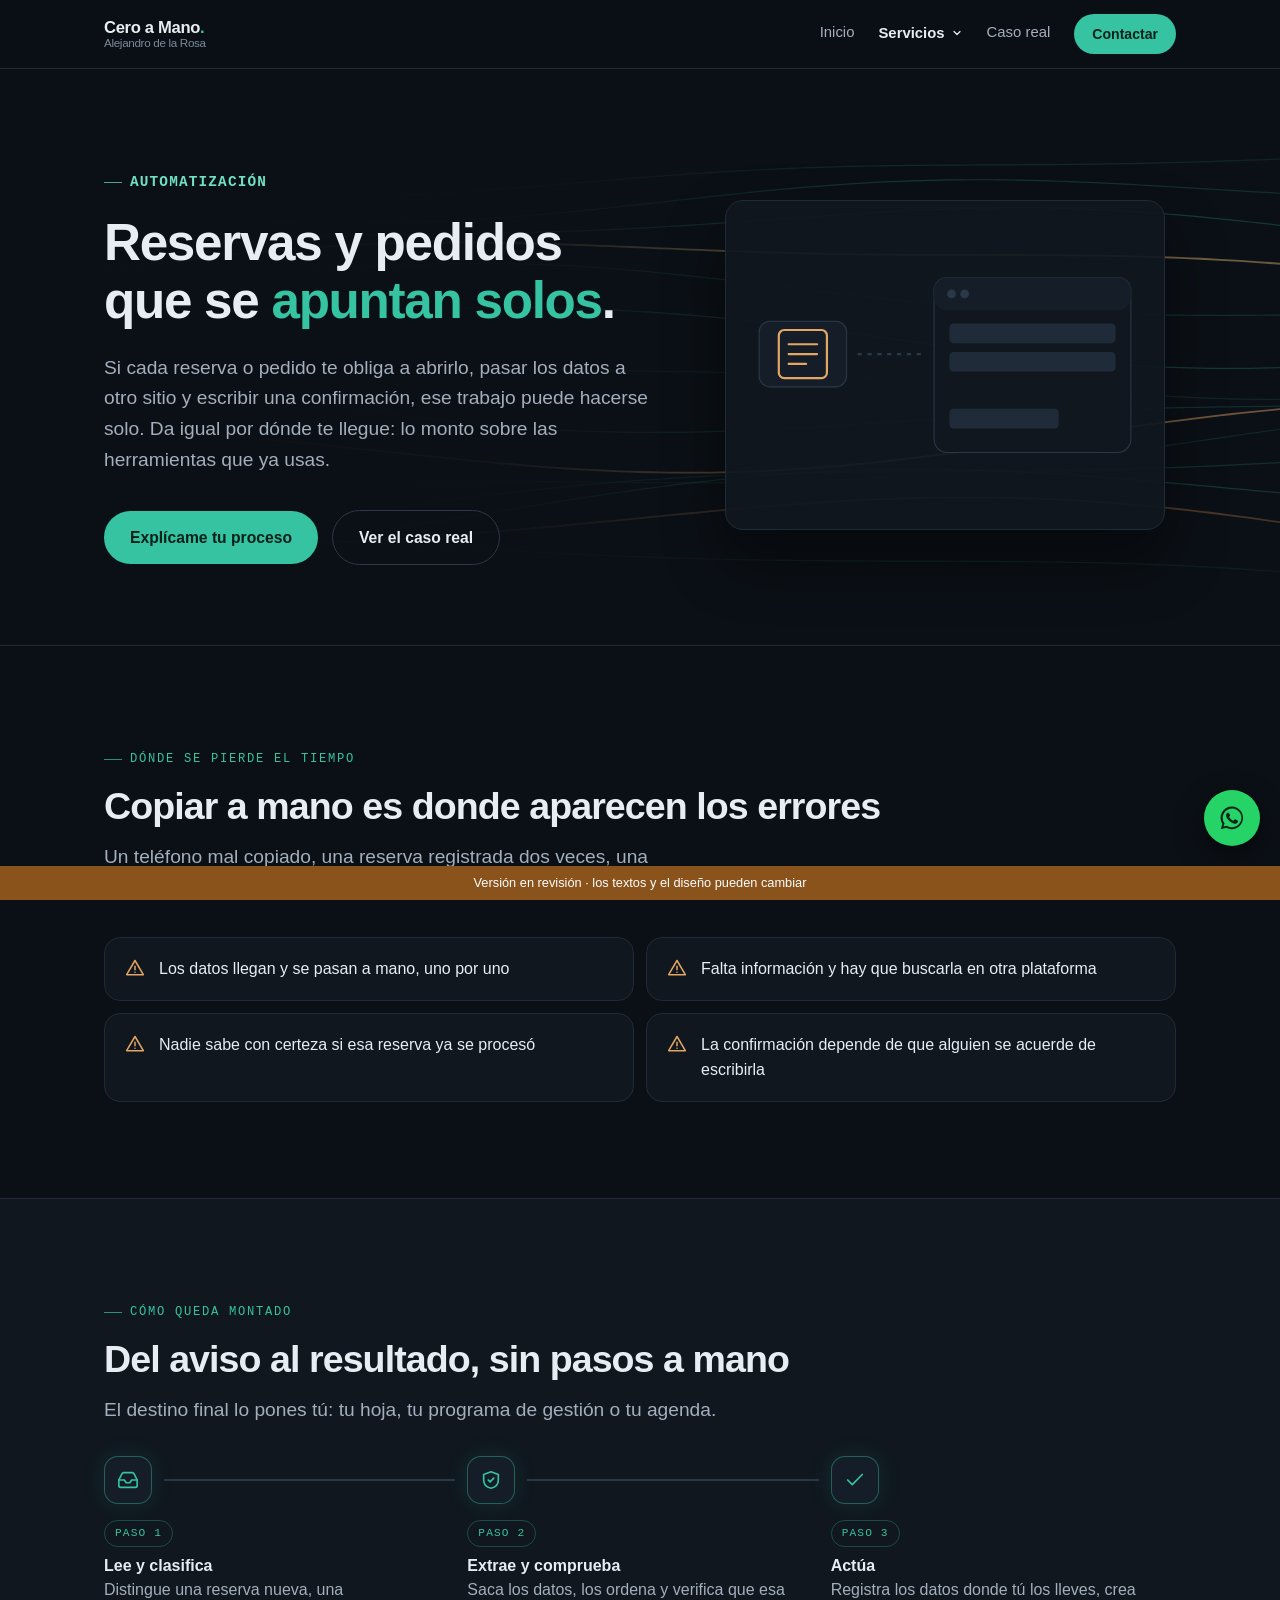
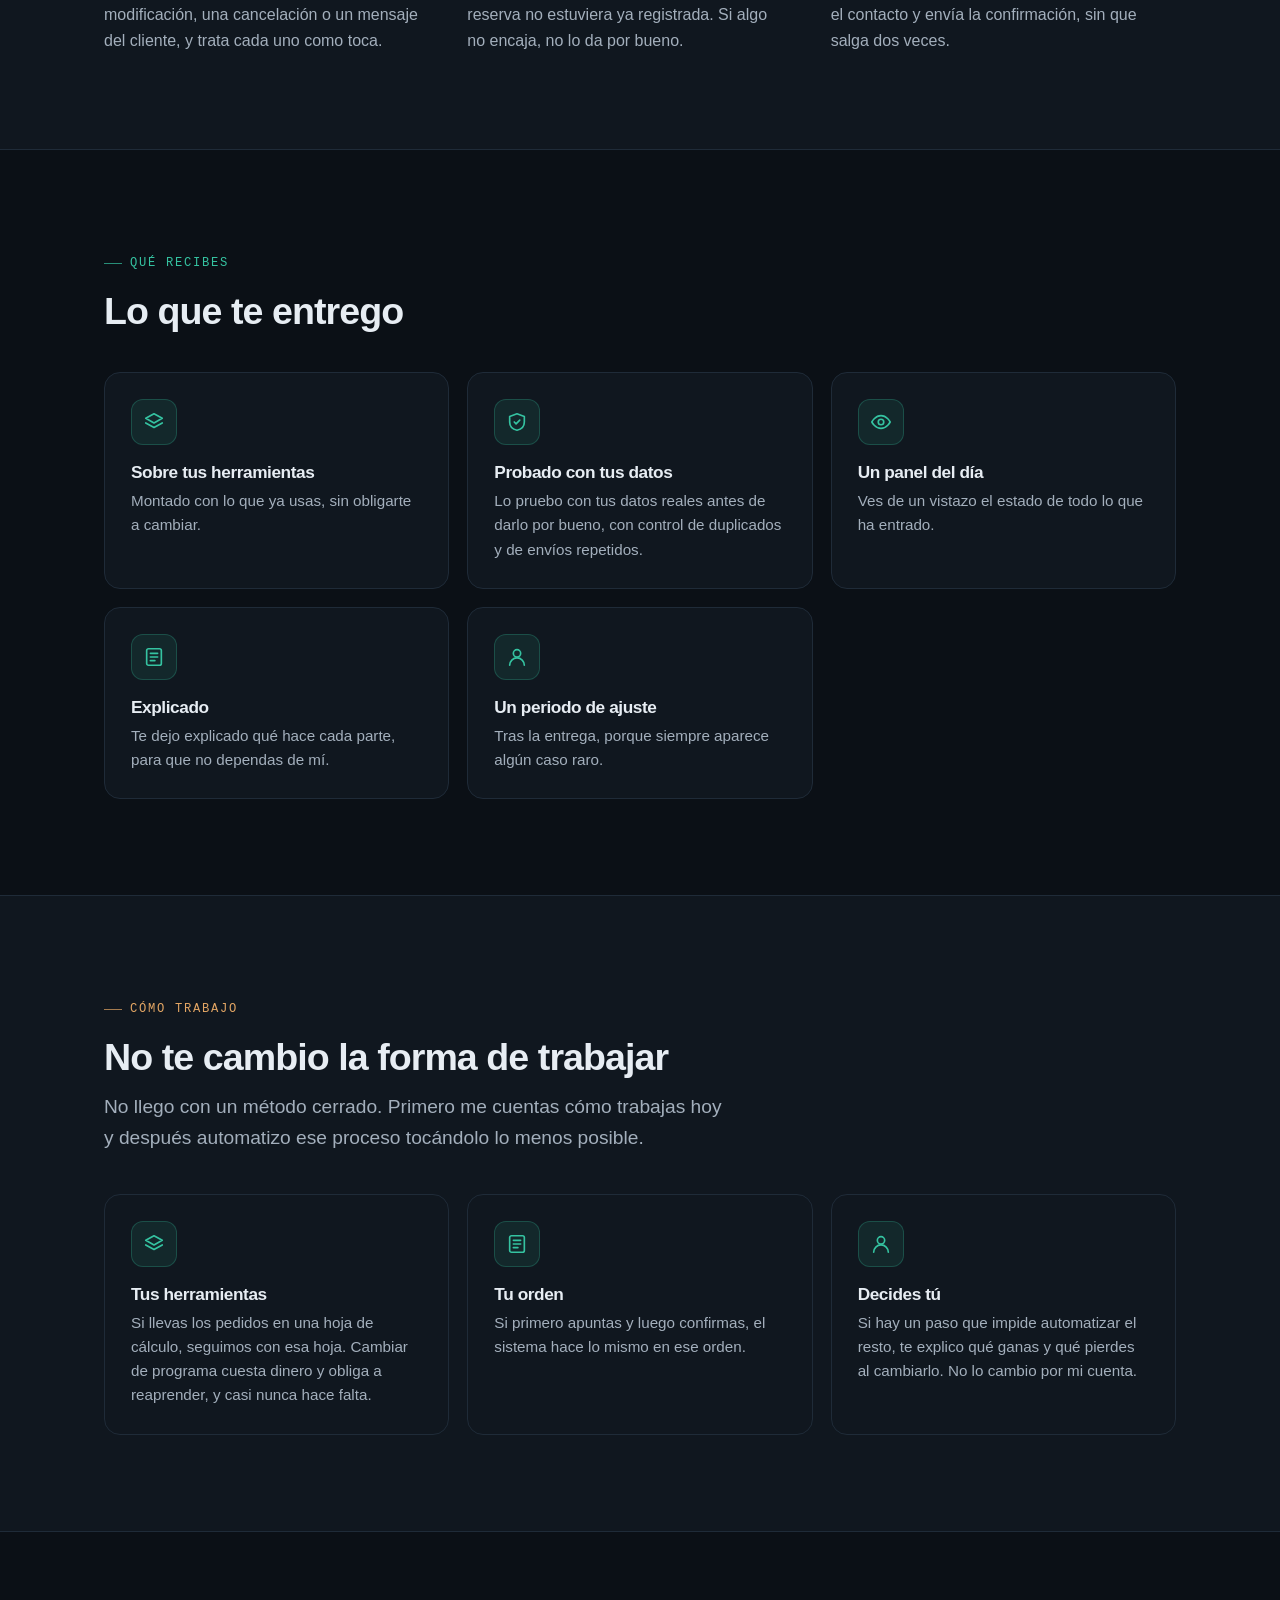
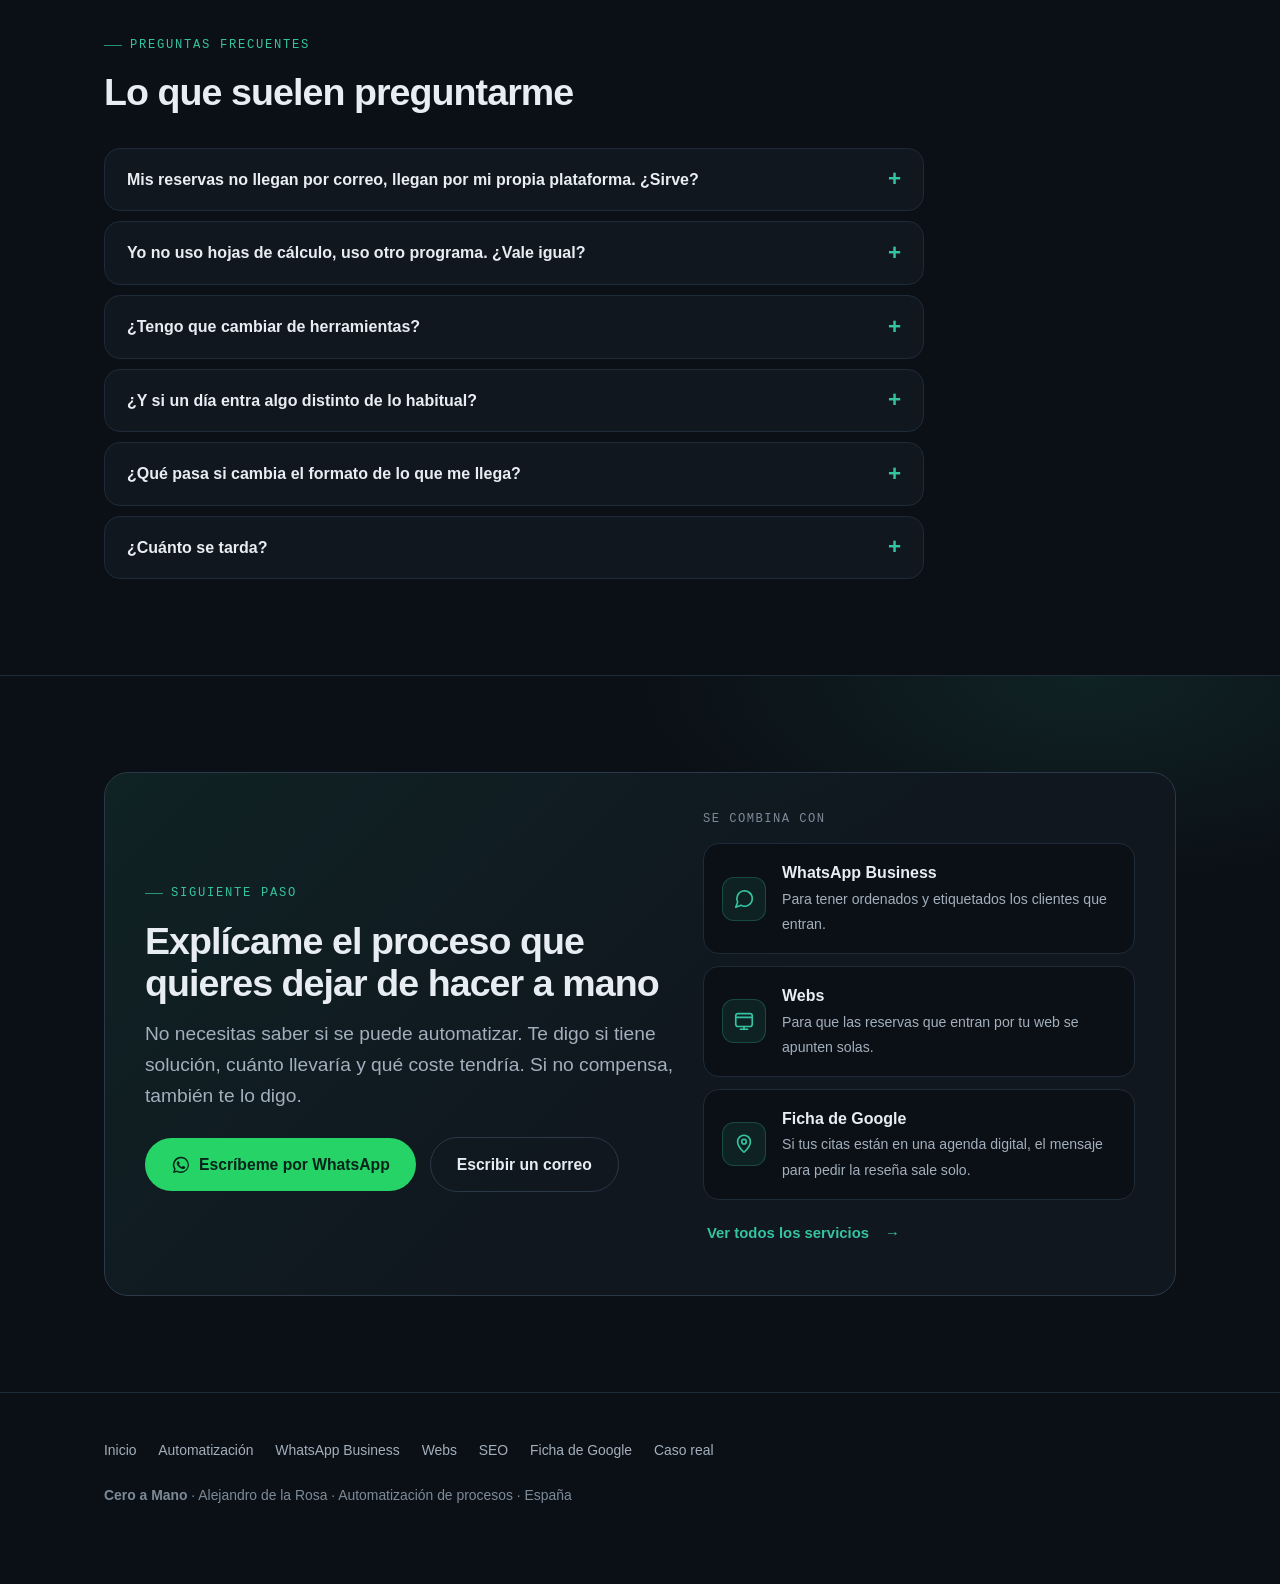
==== commit da353bcb: "web nueva: tema oscuro, 7 paginas Co-Authored-By: Claude Opus 5.5 <noreply@anthropic.com>" ====
--- a/automatizar-reservas-y-pedidos.html
+++ b/automatizar-reservas-y-pedidos.html
@@ -3,270 +3,725 @@
 <head>
 <meta charset="utf-8">
 <meta name="viewport" content="width=device-width, initial-scale=1">
-<title>Automatizar reservas y pedidos: del correo a Google Sheets | Cero a Mano</title>
+<title>Automatizar reservas y pedidos · Cero a Mano</title>
 <meta name="description" content="Automatizo la entrada de reservas y pedidos: los datos acaban donde tú los lleves sin copiar nada, con alta de contacto y confirmación automática.">
 <link rel="canonical" href="https://ceroamano.com/automatizar-reservas-y-pedidos.html">
 <meta property="og:type" content="website">
-<meta property="og:title" content="Automatizar reservas y pedidos: del correo a Google Sheets | Cero a Mano">
+<meta property="og:title" content="Automatizar reservas y pedidos · Cero a Mano">
 <meta property="og:description" content="Automatizo la entrada de reservas y pedidos: los datos acaban donde tú los lleves sin copiar nada, con alta de contacto y confirmación automática.">
 <meta property="og:url" content="https://ceroamano.com/automatizar-reservas-y-pedidos.html">
 <meta property="og:locale" content="es_ES">
-<!-- =========================================================================
-     🔴 QUITAR ESTA ETIQUETA ANTES DE PUBLICAR DE VERDAD
-     Mientras la web está en revisión, esto le dice a Google que NO la indexe.
-     Si se queda puesta el día del lanzamiento, la web NO APARECERÁ EN GOOGLE NUNCA.
-     ========================================================================== -->
+<meta name="theme-color" content="#0b1016">
+<script>document.documentElement.classList.add('js')</script>
+<!-- 🔴 QUITAR ESTA ETIQUETA ANTES DE PUBLICAR DE VERDAD -->
 <meta name="robots" content="noindex, nofollow">
-<link rel="stylesheet" href="estilos.css?v=7">
+<!-- WEB v5 (03/10/2026): fondo A (ondas arriba), aprobada por Alex. Estilos y código dentro de cada página: no usa estilos.css. -->
+<style>
+:root{
+  --fondo:#0b1016; --capa:#10171f; --capa2:#151e28; --linea:#1f2b38; --linea2:#2a3848;
+  --texto:#e7edf3; --suave:#a3afbc; --tenue:#7d8a98;
+  --verde:#35c3a1; --verde-osc:#0d5f52; --verde-vidrio:rgba(53,195,161,.10);
+  --ambar:#e3a664; --ambar-vidrio:rgba(227,166,100,.10);
+  --radio:16px; --ancho:1120px;
+  --mono:ui-monospace,"SF Mono","Cascadia Mono","Segoe UI Mono",Consolas,"Liberation Mono",monospace;
+}
+*{box-sizing:border-box;margin:0;padding:0}
+html{scroll-behavior:smooth;background:var(--fondo)}
+body{font-family:-apple-system,BlinkMacSystemFont,"Segoe UI",Inter,Roboto,Helvetica,Arial,sans-serif;
+  color:var(--texto);background:var(--fondo);line-height:1.6;-webkit-font-smoothing:antialiased}
+.env{max-width:var(--ancho);margin:0 auto;padding:0 24px}
+section{padding:96px 0;position:relative}
+h1,h2,h3{line-height:1.14;letter-spacing:-.025em;font-weight:700;color:var(--texto)}
+h1{font-size:clamp(2.1rem,5.2vw,3.7rem);text-wrap:balance}
+h2{font-size:clamp(1.6rem,3.4vw,2.35rem);margin-bottom:14px;text-wrap:balance}
+h3{font-size:1.08rem;margin-bottom:6px}
+p{color:var(--suave)}
+.grande{font-size:clamp(1.03rem,1.8vw,1.2rem)}
+.estrecho{max-width:58ch}
+a{color:var(--verde)}
+.resalte{color:var(--verde)}
+:focus-visible{outline:2px solid var(--verde);outline-offset:3px;border-radius:6px}
+
+/* etiqueta de sección en monoespaciada */
+.etiqueta{display:inline-flex;align-items:center;gap:8px;font-family:var(--mono);font-size:.76rem;
+  letter-spacing:.14em;text-transform:uppercase;color:var(--verde);margin-bottom:16px}
+.etiqueta::before{content:"";width:18px;height:1px;background:currentColor;opacity:.7}
+.etiqueta.ambar{color:var(--ambar)}
+
+/* ── menú ─────────────────────────────────────────────────── */
+nav{position:sticky;top:0;z-index:30;background:rgba(11,16,22,.78);
+  backdrop-filter:blur(12px);-webkit-backdrop-filter:blur(12px);border-bottom:1px solid var(--linea)}
+nav .env{display:flex;align-items:center;justify-content:space-between;height:68px;gap:18px}
+.marca{font-weight:700;letter-spacing:-.02em;text-decoration:none;color:var(--texto);font-size:1.04rem;line-height:1.15}
+.marca span{color:var(--verde)}
+.marca em{display:block;font-style:normal;font-weight:500;font-size:.73rem;color:var(--tenue);margin-top:-1px}
+.enlaces{display:flex;gap:24px;align-items:center}
+.enlaces a{color:var(--suave);text-decoration:none;font-size:.93rem;transition:color .2s}
+.enlaces a:hover{color:var(--texto)}
+.enlaces a[aria-current]{color:var(--texto);font-weight:600}
+.enlaces a:not(.btn){position:relative;padding-bottom:3px}
+.enlaces a:not(.btn)::after{content:"";position:absolute;left:0;bottom:0;height:2px;width:0;background:var(--verde);transition:width .22s}
+.enlaces a:not(.btn):hover::after,.enlaces a[aria-current]:not(.btn)::after{width:100%}
+.enlaces a[aria-current]:not(.btn)::after{background:var(--tenue)}
+
+/* ── botones ──────────────────────────────────────────────── */
+.btn{display:inline-flex;align-items:center;justify-content:center;gap:8px;background:var(--verde);color:#06201a!important;
+  text-decoration:none;padding:14px 26px;border-radius:999px;font-weight:650;font-size:.98rem;
+  transition:transform .15s,box-shadow .2s;box-shadow:0 0 0 0 rgba(53,195,161,0)}
+.btn:hover{transform:translateY(-2px);box-shadow:0 8px 28px rgba(53,195,161,.28)}
+.btn.chico{padding:9px 18px;font-size:.88rem}
+.btn.hueco{background:transparent;color:var(--texto)!important;border:1px solid var(--linea2)}
+.btn.hueco:hover{border-color:var(--verde);box-shadow:none}
+.acciones{display:flex;flex-wrap:wrap;gap:14px;align-items:center}
+
+/* ── portada con lluvia de símbolos ───────────────────────── */
+.hero{position:relative;overflow:hidden;padding:110px 0 84px;border-bottom:1px solid var(--linea)}
+#lluvia{position:absolute;inset:0;width:100%;height:100%;display:block}
+.hero::after{content:"";position:absolute;inset:0;pointer-events:none;
+  background:linear-gradient(90deg,var(--fondo) 0%,rgba(11,16,22,.88) 38%,rgba(11,16,22,.2) 72%,rgba(11,16,22,.4) 100%),
+             linear-gradient(0deg,var(--fondo) 0%,transparent 30%)}
+.hero .env{position:relative;z-index:2}
+.hero h1{max-width:17ch;margin-top:4px}
+.hero .etiqueta{font-size:.9rem;letter-spacing:.08em;color:#6fe0c3;font-weight:600}
+.hero .grande{margin:22px 0 34px;max-width:52ch}
+.datos{display:grid;grid-template-columns:repeat(3,minmax(0,1fr));gap:1px;margin-top:62px;max-width:760px;
+  background:var(--linea);border:1px solid var(--linea);border-radius:var(--radio);overflow:hidden}
+.datos div{background:rgba(16,23,31,.86);padding:18px 20px;backdrop-filter:blur(4px)}
+.datos b{display:block;font-family:var(--mono);font-size:1.45rem;font-weight:600;color:var(--texto);letter-spacing:-.02em}
+.datos span{font-size:.84rem;color:var(--tenue);line-height:1.4;display:block;margin-top:4px}
+
+/* ── cómo funciona: flujo + consola ───────────────────────── */
+.flujo{display:grid;gap:22px;margin-top:44px}
+@media(min-width:900px){.flujo{grid-template-columns:1.05fr .95fr;align-items:stretch}}
+.pasos{display:flex;flex-direction:column;gap:12px;position:relative}
+.paso{display:flex;gap:16px;align-items:flex-start;padding:20px 22px;border:1px solid var(--linea);border-radius:var(--radio);
+  background:var(--capa);transition:border-color .4s,background .4s,transform .4s}
+.paso .ico{flex:none;width:44px;height:44px;border-radius:12px;display:grid;place-items:center;
+  background:var(--capa2);border:1px solid var(--linea2);color:var(--suave);transition:all .4s}
+.paso p{font-size:.93rem;margin-top:2px}
+.paso.activo{border-color:rgba(53,195,161,.55);background:linear-gradient(90deg,rgba(53,195,161,.08),var(--capa) 70%)}
+.paso.activo .ico{color:var(--verde);border-color:rgba(53,195,161,.5);box-shadow:0 0 22px rgba(53,195,161,.18)}
+.salidas{display:flex;flex-wrap:wrap;gap:8px;margin-top:10px}
+.salidas span{font-size:.8rem;color:var(--suave);border:1px solid var(--linea2);border-radius:999px;padding:4px 11px}
+.paso.activo .salidas span{border-color:rgba(53,195,161,.35);color:var(--texto)}
+
+.consola{border:1px solid var(--linea2);border-radius:var(--radio);background:#070b0f;overflow:hidden;
+  display:flex;flex-direction:column;min-height:300px;font-family:var(--mono);font-size:.84rem}
+.consola .barra{display:flex;align-items:center;gap:7px;padding:12px 16px;border-bottom:1px solid var(--linea);color:var(--tenue);font-size:.75rem}
+.consola .barra i{width:9px;height:9px;border-radius:50%;background:var(--linea2);display:block}
+.consola .barra em{font-style:normal;margin-left:8px}
+.consola .barra .vivo{margin-left:auto;color:var(--verde);display:flex;align-items:center;gap:6px}
+.consola .barra .vivo::before{content:"";width:7px;height:7px;border-radius:50%;background:var(--verde);animation:latido 1.6s infinite}
+@keyframes latido{0%,100%{opacity:1}50%{opacity:.25}}
+.registro{list-style:none;padding:16px 18px;display:flex;flex-direction:column;gap:9px;flex:1}
+.registro li{display:flex;gap:10px;color:var(--suave);transform:translateY(6px);transition:opacity .35s,transform .35s}
+.js .registro li{opacity:0;transform:translateY(6px)}
+.js .registro li.ve{opacity:1;transform:none}
+.registro li .h{color:#7d8a98;flex:none}
+.registro li .ok{color:var(--verde)}
+.registro li .ent{color:var(--ambar)}
+.pie-fig{margin-top:16px;font-size:.86rem;color:var(--tenue)}
+
+/* ── servicios en pestañas ────────────────────────────────── */
+.fondo-capa{background:var(--capa);border-top:1px solid var(--linea);border-bottom:1px solid var(--linea)}
+.pestanas{display:flex;gap:6px;margin-top:38px;padding:6px;border:1px solid var(--linea);border-radius:999px;
+  background:var(--fondo);width:max-content;max-width:100%;overflow-x:auto;scrollbar-width:none}
+.pestanas::-webkit-scrollbar{display:none}
+.pestanas button{all:unset;cursor:pointer;display:flex;align-items:center;gap:8px;padding:11px 18px;border-radius:999px;
+  font-size:.93rem;font-weight:600;color:var(--suave);white-space:nowrap;transition:background .25s,color .25s}
+.pestanas button:hover{color:var(--texto)}
+.pestanas button[aria-selected="true"]{background:var(--capa2);color:var(--texto);box-shadow:inset 0 0 0 1px var(--linea2)}
+.pestanas button[aria-selected="true"] svg{color:var(--verde)}
+.pestanas button:focus-visible{outline:2px solid var(--verde);outline-offset:-2px}
+.panel{display:grid;gap:34px;margin-top:26px;padding:34px;border:1px solid var(--linea);border-radius:22px;background:var(--fondo)}
+@media(min-width:900px){.panel{grid-template-columns:1fr 1fr;align-items:center;padding:44px}}
+.panel[hidden]{display:none}
+.panel.entra{animation:entra .45s cubic-bezier(.2,.7,.3,1)}
+@keyframes entra{from{opacity:0;transform:translateY(10px)}to{opacity:1;transform:none}}
+.panel h3{font-size:1.45rem;margin-bottom:10px}
+.puntos{list-style:none;margin:22px 0 26px;display:flex;flex-direction:column;gap:12px}
+.puntos li{display:flex;gap:12px;align-items:center;color:var(--texto);font-size:.97rem}
+.puntos li svg{flex:none;color:var(--verde)}
+.mas{font-weight:600;text-decoration:none;display:inline-flex;gap:6px;align-items:center;padding:10px 0}
+.mas:hover{gap:10px}
+.mas{transition:gap .2s}
+.escena{border:1px solid var(--linea);border-radius:18px;background:var(--capa);aspect-ratio:4/3;position:relative;overflow:hidden}
+.escena svg{position:absolute;inset:0;width:100%;height:100%}
+
+
+/* ── las piezas se conectan ───────────────────────────────── */
+.conecta{margin-top:26px;padding:34px;border:1px solid var(--linea);border-radius:22px;background:var(--fondo)}
+.conecta h3{font-size:1.35rem;margin-bottom:8px}
+.cadena{list-style:none;display:grid;margin-top:30px}
+.cadena li{position:relative;display:grid;grid-template-columns:48px 1fr;gap:0 16px;padding-bottom:30px;align-content:start}
+.cadena li:last-child{padding-bottom:0}
+.nodo{width:48px;height:48px;border-radius:14px;display:grid;place-items:center;background:var(--capa2);
+  border:1px solid rgba(53,195,161,.4);color:var(--verde);box-shadow:0 0 22px rgba(53,195,161,.12);position:relative;z-index:1}
+.cadena em{display:inline-block;font-style:normal;font-family:var(--mono);font-size:.7rem;letter-spacing:.1em;text-transform:uppercase;
+  color:var(--verde);border:1px solid rgba(53,195,161,.3);border-radius:999px;padding:7px 10px;margin-bottom:8px;line-height:1;text-box:trim-both cap alphabetic}
+.cadena b{display:block;color:var(--texto);font-weight:600;font-size:1rem;line-height:1.35}
+.hilo{position:absolute;left:23px;top:52px;bottom:4px;width:2px;background:var(--linea2);overflow:hidden}
+.hilo::after{content:"";position:absolute;left:-2px;top:-35%;width:6px;height:35%;border-radius:3px;
+  background:linear-gradient(180deg,transparent,var(--verde));animation:viajeV 2.4s linear infinite}
+.cadena li:nth-child(2) .hilo::after{animation-delay:1.2s}
+@keyframes viajeV{to{top:100%}}
+@keyframes viajeH{to{left:100%}}
+@media(min-width:820px){
+  .cadena{grid-template-columns:repeat(3,1fr);gap:18px}
+  .cadena li{grid-template-columns:1fr;gap:14px;padding-bottom:0;padding-right:24px}
+  .hilo{left:60px;right:-6px;top:23px;bottom:auto;width:auto;height:2px}
+  .hilo::after{top:-2px;left:-35%;width:35%;height:6px;background:linear-gradient(90deg,transparent,var(--verde));animation-name:viajeH}
+}
+@media(max-width:560px){.conecta{padding:24px}}
+
+
+/* ── menú: «Servicios» desplegable ─────────────────────────── */
+.desplegable{position:relative}
+.abre-sub{all:unset;cursor:pointer;display:inline-flex;align-items:center;gap:6px;color:var(--suave);font-size:.93rem;padding-bottom:3px;transition:color .2s}
+.abre-sub:hover,.abre-sub.actual,.desplegable.abierto .abre-sub{color:var(--texto)}
+.abre-sub.actual{font-weight:600}
+.abre-sub svg{transition:transform .2s}
+.desplegable.abierto .abre-sub svg{transform:rotate(180deg)}
+.abre-sub:focus-visible{outline:2px solid var(--verde);outline-offset:4px;border-radius:6px}
+.sub{position:absolute;top:100%;left:-16px;padding-top:14px;display:none;z-index:40}
+.desplegable.abierto .sub{display:block}
+.sub .caja{min-width:250px;background:var(--capa);border:1px solid var(--linea2);border-radius:14px;padding:8px;
+  box-shadow:0 18px 40px rgba(0,0,0,.5);display:flex;flex-direction:column}
+.sub a,.enlaces .sub a:not(.btn){display:flex;align-items:center;gap:10px;padding:11px 12px;border-radius:9px;color:var(--suave);font-size:.93rem}
+.sub a svg{color:var(--tenue);flex:none}
+.sub a:hover{background:var(--capa2);color:var(--texto)}
+.sub a:hover svg,.sub a[aria-current] svg{color:var(--verde)}
+.sub a[aria-current]{color:var(--texto);font-weight:600;background:var(--capa2)}
+.enlaces .sub a:not(.btn)::after{display:none}
+@media(hover:hover) and (min-width:861px){.desplegable:hover .sub{display:block}.desplegable:hover .abre-sub svg{transform:rotate(180deg)}}
+
+/* ── ¿Te pasa esto? ───────────────────────────────────────── */
+.problemas{display:grid;gap:14px;margin-top:38px}
+@media(min-width:760px){.problemas{grid-template-columns:repeat(2,1fr)}}
+@media(min-width:1040px){.problemas{grid-template-columns:repeat(3,1fr)}}
+.problema{border:1px solid var(--linea);border-radius:var(--radio);background:var(--capa);padding:24px;display:flex;flex-direction:column;
+  justify-content:space-between;gap:18px;transition:border-color .2s,transform .2s cubic-bezier(.2,.7,.3,1)}
+.problema:hover{border-color:var(--linea2);transform:translateY(-3px)}
+.problema q{quotes:"«" "»";font-size:1.12rem;font-weight:600;color:var(--texto);line-height:1.35}
+.problema .va{display:flex;flex-wrap:wrap;gap:8px;margin-top:auto}
+.problema .va a{display:inline-flex;align-items:center;gap:7px;text-decoration:none;font-size:.86rem;font-weight:600;color:var(--verde);
+  border:1px solid rgba(53,195,161,.3);border-radius:999px;padding:9px 14px;transition:background .2s,border-color .2s}
+.problema .va a:hover{background:var(--verde-vidrio);border-color:var(--verde)}
+
+
+/* ── WhatsApp ─────────────────────────────────────────────── */
+.btn.wa{background:#25d366;color:#05241a!important}
+.btn.wa:hover{box-shadow:0 8px 28px rgba(37,211,102,.3)}
+.wa-flota{position:fixed;right:20px;bottom:54px;z-index:60;width:56px;height:56px;border-radius:50%;display:grid;place-items:center;
+  background:#25d366;color:#05241a;box-shadow:0 10px 30px rgba(0,0,0,.45);transition:transform .2s,opacity .3s}
+.wa-flota svg{width:28px;height:28px}
+.wa-flota:hover{transform:scale(1.07)}
+.wa-flota:focus-visible{outline:3px solid #e7edf3;outline-offset:3px}
+.wa-flota.oculto{opacity:0;pointer-events:none;transform:scale(.8);visibility:hidden;transition:transform .2s,opacity .3s,visibility 0s .3s}
+@media(max-width:400px){.wa-flota{bottom:70px}body:has(.borrador){padding-bottom:60px}}
+
+/* ── ¿Te pasa esto?, plegable ─────────────────────────────── */
+.plegable{position:relative;border:1px solid var(--linea);border-radius:22px;background:var(--capa);transition:border-color .2s}
+.plegable:hover{border-color:var(--linea2)}
+.pleg-cab{padding:30px 34px}
+.pleg-cab .etiqueta{margin-bottom:10px}
+.pleg-cab h2{margin:0}
+.plegable summary{list-style:none;cursor:pointer;position:absolute;top:50px;right:34px;border-radius:999px}
+.plegable details[open] summary{top:50px}
+.plegable summary::-webkit-details-marker{display:none}
+.plegable .abre{display:inline-flex;align-items:center;gap:10px;font-size:.9rem;font-weight:600;color:var(--verde);
+  border:1px solid rgba(53,195,161,.35);border-radius:999px;padding:10px 16px;white-space:nowrap;transition:background .2s}
+.plegable summary:hover .abre{background:var(--verde-vidrio)}
+.plegable .abre svg{transition:transform .25s}
+.plegable details[open] .abre svg{transform:rotate(180deg)}
+.plegable .abre .cerrar{display:none}
+.plegable details[open] .abre .ver{display:none}
+.plegable details[open] .abre .cerrar{display:inline}
+.plegable summary:focus-visible{outline:2px solid var(--verde);outline-offset:3px}
+.plegable .dentro-pleg{padding:0 34px 34px}
+.plegable .problemas{margin-top:0}
+.plegable details[open] .dentro-pleg{animation:entra .45s cubic-bezier(.2,.7,.3,1)}
+@media(max-width:560px){.pleg-cab{padding:24px 24px 16px}.plegable summary{position:static;display:block;padding:0 24px 24px}.plegable .dentro-pleg{padding:0 24px 24px}}
+
+/* ── fondo de ondas: se apaga detrás del texto (máscara en CSS, no en cada fotograma) ── */
+@media(min-width:701px){#lluvia{-webkit-mask-image:linear-gradient(90deg,rgba(0,0,0,.15) 0%,rgba(0,0,0,.4) 37%,#000 62%);mask-image:linear-gradient(90deg,rgba(0,0,0,.15) 0%,rgba(0,0,0,.4) 37%,#000 62%)}}
+
+/* ── cómo trabajo ─────────────────────────────────────────── */
+.rejilla{display:grid;gap:18px;margin-top:40px}
+@media(min-width:820px){.tres{grid-template-columns:repeat(3,1fr)}.dos{grid-template-columns:1fr 1fr}}
+.tarjeta{background:var(--capa);border:1px solid var(--linea);border-radius:var(--radio);padding:26px;
+  transition:transform .2s cubic-bezier(.2,.7,.3,1),border-color .2s}
+.tarjeta:hover{transform:translateY(-4px);border-color:var(--linea2)}
+.tarjeta .ico{width:46px;height:46px;border-radius:12px;display:grid;place-items:center;margin-bottom:18px;
+  background:var(--verde-vidrio);color:var(--verde);border:1px solid rgba(53,195,161,.25)}
+.tarjeta p{font-size:.95rem}
+
+/* ── caso real ────────────────────────────────────────────── */
+.caso{display:grid;gap:22px;margin-top:40px}
+@media(min-width:900px){.caso{grid-template-columns:.9fr 1.1fr}}
+.cifra{border:1px solid var(--linea);border-radius:var(--radio);background:var(--capa);padding:30px;display:flex;flex-direction:column;justify-content:center;gap:10px}
+.anillo{position:relative;width:170px;height:170px;margin-bottom:8px}
+.anillo svg{width:100%;height:100%;transform:rotate(-90deg)}
+.anillo .pista{stroke:var(--linea2)}
+.anillo .arco{stroke:var(--ambar);stroke-linecap:round;stroke-dasharray:440.5;stroke-dashoffset:440;transition:stroke-dashoffset 1.8s cubic-bezier(.2,.7,.3,1)}
+.anillo.dentro .arco{stroke-dashoffset:0}
+.anillo b{position:absolute;inset:0;display:grid;place-items:center;font-family:var(--mono);font-size:2.6rem;font-weight:600;letter-spacing:-.03em}
+.anillo b small{display:block;font-size:.85rem;color:var(--tenue);font-weight:500;text-align:center;letter-spacing:0;margin-top:-4px}
+.cifra .titular{font-size:1.2rem;font-weight:650;color:var(--texto)}
+.cifra .fuente{font-size:.82rem;color:var(--tenue)}
+.antes{border:1px solid var(--linea);border-radius:var(--radio);background:var(--capa);padding:28px}
+.antes h3{font-family:var(--mono);font-size:.76rem;letter-spacing:.14em;text-transform:uppercase;color:var(--tenue);font-weight:500;margin-bottom:16px}
+.tachar{list-style:none;display:flex;flex-direction:column;gap:10px}
+.tachar li{display:flex;align-items:center;gap:12px;color:var(--suave);font-size:.96rem;position:relative}
+.tachar li i{flex:none;width:22px;height:22px;border-radius:6px;border:1px solid var(--linea2);display:grid;place-items:center;
+  font-style:normal;font-size:.7rem;font-family:var(--mono);color:var(--tenue);transition:all .35s}
+.tachar li span{text-decoration:line-through 1.5px transparent;transition:text-decoration-color .5s,color .5s}
+.tachar li.hecho span{color:var(--tenue)}
+.tachar li.hecho span{text-decoration-color:var(--ambar)}
+.tachar li.hecho i{background:var(--ambar-vidrio);border-color:rgba(227,166,100,.4);color:var(--ambar)}
+.ahora{margin-top:20px;padding-top:18px;border-top:1px dashed var(--linea2);display:flex;gap:12px;align-items:center;
+  color:var(--texto);font-weight:600;transition:all .5s}
+.js .ahora{opacity:0;transform:translateY(6px)}
+.js .ahora.ve{opacity:1;transform:none}
+.ahora svg{color:var(--verde);flex:none}
+blockquote{margin-top:22px;border:1px solid var(--linea);border-left:3px solid var(--verde);border-radius:var(--radio);
+  background:var(--capa);padding:26px 28px;font-size:1.04rem;color:var(--texto)}
+blockquote footer{margin-top:12px;font-size:.88rem;color:var(--tenue)}
+
+/* ── en desarrollo ────────────────────────────────────────── */
+.estado{display:inline-flex;align-items:center;gap:7px;font-family:var(--mono);font-size:.72rem;letter-spacing:.08em;
+  text-transform:uppercase;color:var(--ambar);margin-bottom:12px}
+.estado::before{content:"";width:7px;height:7px;border-radius:50%;background:var(--ambar);animation:latido 2s infinite}
+
+/* ── contacto ─────────────────────────────────────────────── */
+.cta{border-top:1px solid var(--linea);background:
+  radial-gradient(700px 320px at 85% 0%,rgba(53,195,161,.10),transparent 65%),var(--fondo)}
+.como{list-style:none;display:grid;gap:14px;margin:34px 0 34px;counter-reset:c}
+@media(min-width:820px){.como{grid-template-columns:repeat(3,1fr)}}
+.como li{counter-increment:c;border:1px solid var(--linea);border-radius:var(--radio);padding:20px 22px;background:var(--capa);color:var(--suave);font-size:.95rem}
+.como li::before{content:"0" counter(c);display:block;font-family:var(--mono);color:var(--verde);font-size:.8rem;margin-bottom:8px}
+.como li b{color:var(--texto);font-weight:600}
+
+footer.pie{padding:36px 0 44px;font-size:.87rem;color:var(--tenue);border-top:1px solid var(--linea)}
+.pie .env{display:flex;justify-content:space-between;flex-wrap:wrap;gap:12px}
+.pie a{color:var(--suave);text-decoration:none;margin-right:18px;display:inline-block;padding:10px 0}
+.pie a:hover{color:var(--verde)}
+
+/* ── aparición al bajar ───────────────────────────────────── */
+.js .rev{opacity:0;transform:translateY(18px);transition:opacity .7s cubic-bezier(.2,.7,.3,1),transform .7s cubic-bezier(.2,.7,.3,1)}
+.js .rev.dentro{opacity:1;transform:none}
+@media print{.js .rev,.js .registro li,.js .ahora{opacity:1!important;transform:none!important}.panel[hidden]{display:grid}.borrador,#lluvia{display:none}}
+.rev.d1{transition-delay:.08s}.rev.d2{transition-delay:.16s}
+
+section[id],.panel{scroll-margin-top:84px}
+@media(max-width:380px){.pestanas button[role="tab"]{font-size:.71rem;padding:10px 2px;letter-spacing:-.01em}}
+
+/* ── 🔴 BORRAR ESTE BLOQUE ANTES DE PUBLICAR ───────────────── */
+.borrador{position:fixed;bottom:0;left:0;right:0;z-index:99;background:#8a531c;color:#fff;
+  text-align:center;font-size:.8rem;padding:7px 12px}
+body:has(.borrador){padding-bottom:34px}
+
+/* ── menú del móvil ───────────────────────────────────────── */
+.abrir-menu{display:none;background:none;border:0;padding:10px;cursor:pointer;width:44px;height:44px;flex-direction:column;justify-content:center;gap:5px}
+.abrir-menu span{display:block;height:2px;width:22px;background:var(--texto);border-radius:2px;transition:transform .25s,opacity .18s}
+.abrir-menu.activo span:nth-child(1){transform:translateY(7px) rotate(45deg)}
+.abrir-menu.activo span:nth-child(2){opacity:0}
+.abrir-menu.activo span:nth-child(3){transform:translateY(-7px) rotate(-45deg)}
+@media(max-width:860px){
+  .abrir-menu{display:flex}
+  nav .env{position:relative}
+  .enlaces{position:absolute;top:100%;left:0;right:0;flex-direction:column;align-items:stretch;gap:0;
+    background:var(--capa);border-bottom:1px solid var(--linea);box-shadow:0 18px 40px rgba(0,0,0,.45);
+    max-height:0;overflow:hidden;transition:max-height .3s cubic-bezier(.2,.7,.3,1)}
+  .enlaces:not(.abierto){visibility:hidden;transition:max-height .3s cubic-bezier(.2,.7,.3,1),visibility 0s .3s}
+  .enlaces.abierto{max-height:calc(100vh - 110px);overflow-y:auto}
+  .pestanas{width:100%;display:grid;grid-template-columns:repeat(6,1fr);border-radius:18px}
+  .pestanas button{grid-column:span 2}
+  .pestanas button:nth-child(n+4){grid-column:span 3}
+  .pestanas button{flex-direction:column;justify-content:center;white-space:normal;text-align:center;min-height:56px;padding:10px 6px;font-size:.84rem;line-height:1.2;border-radius:14px}
+
+  .enlaces a,.enlaces a:not(.btn){display:block;padding:17px 24px;font-size:1.02rem;border-top:1px solid var(--linea)}
+  .enlaces a:not(.btn)::after{display:none}
+  .enlaces a[aria-current]{background:var(--capa2);box-shadow:inset 3px 0 0 var(--verde)}
+  .enlaces a.btn{margin:16px 24px 22px;text-align:center;padding:15px 24px;display:flex}
+  .desplegable{border-top:1px solid var(--linea)}
+  .abre-sub{display:flex;justify-content:space-between;width:100%;box-sizing:border-box;padding:17px 24px;font-size:1.02rem}
+  .abre-sub.actual{box-shadow:inset 3px 0 0 var(--verde)}
+  .sub{position:static;padding:0 0 8px}
+  .sub .caja{min-width:0;background:none;border:0;box-shadow:none;padding:0 12px}
+  .enlaces .sub a,.enlaces .sub a:not(.btn){border-top:0;padding:13px 16px 13px 28px;font-size:.98rem}
+}
+@media(max-width:560px){
+  section{padding:72px 0}
+  .hero{padding:72px 0 56px}
+  .hero .etiqueta{font-size:.78rem;letter-spacing:.05em}
+  .hero::after{background:linear-gradient(180deg,rgba(11,16,22,.35) 0%,rgba(11,16,22,.62) 50%,var(--fondo) 100%)}
+  .acciones{flex-direction:column;align-items:stretch}
+  .acciones .btn{width:100%}
+  .datos{grid-template-columns:1fr;margin-top:44px}
+  .datos div{display:flex;align-items:baseline;gap:14px}
+  .datos b{font-size:1.15rem;min-width:104px;white-space:nowrap}
+  .datos span{margin-top:0}
+  .marca em{font-size:.7rem}
+  .panel{padding:24px}
+  .anillo{width:140px;height:140px}
+}
+
+@media (prefers-reduced-motion: reduce){
+  html{scroll-behavior:auto}
+  .rev,.registro li,.ahora,.js .rev,.js .registro li,.js .ahora{opacity:1;transform:none;transition:none}
+  .tarjeta:hover,.btn:hover{transform:none}
+  .panel.entra{animation:none}
+  .consola .barra .vivo::before,.estado::before{animation:none}
+  .anillo .arco{transition:none}
+  .escena *{animation:none!important}
+  .hilo::after{display:none}
+  .plegable details[open] .dentro-pleg{animation:none}
+  .plegable .abre svg{transition:none}
+  .wa-flota,.wa-flota.oculto{transition:none}
+  .s1-fila,.s2-b,.s4-b,.s5-c{opacity:1!important}
+  .s1-sobre{opacity:1!important;transform:translateX(118px)!important}
+  .tachar li span{transition:none}
+}
+
+/* ── página interior: ficha de Google ─────────────────────── */
+.hero.interior{padding:96px 0 80px}
+.hero.interior .rejilla-hero{display:grid;gap:44px;align-items:center}
+@media(min-width:960px){.hero.interior .rejilla-hero{grid-template-columns:1.1fr .9fr}}
+.hero.interior h1{font-size:clamp(2rem,4.4vw,3.2rem);max-width:18ch}
+nav.miga{position:static;background:none;backdrop-filter:none;-webkit-backdrop-filter:none;border:0;z-index:auto;font-size:.84rem;color:var(--tenue);margin-bottom:22px}
+.miga a{color:var(--suave);text-decoration:none}
+.miga a:hover{color:var(--verde)}
+.ficha-mock{position:relative;z-index:2;border:1px solid var(--linea2);border-radius:20px;background:rgba(16,23,31,.92);
+  backdrop-filter:blur(6px);padding:24px;max-width:420px;width:100%;justify-self:center;box-shadow:0 30px 60px rgba(0,0,0,.45)}
+.fm-cab{display:flex;gap:14px;align-items:center;padding-bottom:18px;border-bottom:1px solid var(--linea)}
+.fm-pin{width:46px;height:46px;border-radius:12px;display:grid;place-items:center;background:var(--verde-vidrio);color:var(--verde);border:1px solid rgba(53,195,161,.3);flex:none}
+.fm-cab b{display:block;color:var(--texto);font-size:1.05rem}
+.fm-cab span{font-size:.82rem;color:var(--tenue)}
+.fm-campos{list-style:none;display:flex;flex-direction:column;gap:2px;padding:12px 0}
+.fm-campos li{display:flex;justify-content:space-between;align-items:center;padding:8px 2px;font-family:var(--mono);font-size:.82rem;color:var(--tenue);transition:color .35s}
+.fm-campos li i{width:20px;height:20px;border-radius:6px;border:1px solid var(--linea2);display:grid;place-items:center;font-style:normal;color:transparent;transition:all .35s}
+.fm-campos li.ok{color:var(--texto)}
+.fm-campos li.ok i{border-color:rgba(53,195,161,.5);background:var(--verde-vidrio);color:var(--verde)}
+.fm-burbuja{border:1px solid var(--linea2);border-radius:14px;padding:12px 14px;margin-top:10px;transition:opacity .45s,transform .45s}
+.fm-burbuja em{display:block;font-style:normal;font-family:var(--mono);font-size:.72rem;letter-spacing:.06em;margin-bottom:8px}
+.fm-burbuja i{display:block;height:7px;border-radius:4px;background:var(--linea2);margin-top:6px}
+.fm-burbuja i+i{width:65%}
+.fm-resena{border-color:rgba(227,166,100,.45)}
+.fm-resena em{color:var(--ambar)}
+.fm-resp{margin-left:28px;border-color:rgba(53,195,161,.4)}
+.fm-resp em{color:var(--verde)}
+.js .fm-burbuja{opacity:0;transform:translateY(8px)}
+.js .fm-burbuja.ve{opacity:1;transform:none}
+
+.cadena.cuatro li p{font-size:.92rem;margin-top:6px}
+@media(min-width:820px){.cadena.cuatro{grid-template-columns:repeat(4,1fr)}}
+.chips{display:flex;flex-wrap:wrap;gap:6px;margin-top:10px}
+.chips span{font-size:.78rem;color:var(--suave);border:1px solid var(--linea2);border-radius:999px;padding:4px 10px}
+
+.vias{display:grid;gap:18px;margin-top:40px}
+@media(min-width:880px){.vias{grid-template-columns:1fr 1fr}}
+.via{border:1px solid var(--linea);border-radius:20px;background:var(--fondo);padding:30px;display:grid;grid-template-columns:minmax(0,1fr);gap:24px}
+.via h3{font-size:1.25rem}
+.via p{font-size:.96rem}
+.via .vis{border:1px solid var(--linea);border-radius:16px;background:var(--capa);min-height:210px;display:grid;place-items:center;padding:22px}
+.qr-cartel{display:flex;align-items:center;justify-content:center;flex-wrap:wrap;gap:20px}
+.qr-cartel svg{flex:none}
+.qr-cartel span{font-family:var(--mono);font-size:.8rem;color:var(--suave);max-width:13ch;line-height:1.5}
+.qr-linea{animation:escanea 2.6s ease-in-out infinite}
+@keyframes escanea{0%,100%{transform:translateY(0)}50%{transform:translateY(64px)}}
+.chat{width:100%;max-width:330px;display:flex;flex-direction:column;gap:10px}
+.chat .hora{font-family:var(--mono);font-size:.72rem;color:var(--tenue);text-align:center}
+.chat .msg{align-self:flex-start;background:#163a33;color:#dff5ee;border-radius:4px 16px 16px 16px;padding:12px 14px;font-size:.9rem;line-height:1.45;max-width:92%}
+.chat .msg u{color:#7fe3c9;text-decoration:underline}
+.chat .escribiendo{align-self:flex-start;display:none;gap:4px;padding:12px 14px;border-radius:4px 16px 16px 16px;background:#163a33}
+.chat .escribiendo b{width:6px;height:6px;border-radius:50%;background:#7fe3c9;animation:punto 1.2s infinite}
+.chat .escribiendo b:nth-child(2){animation-delay:.15s}.chat .escribiendo b:nth-child(3){animation-delay:.3s}
+@keyframes punto{0%,60%,100%{opacity:.25}30%{opacity:1}}
+.js .chat:not(.listo) .escribiendo{display:flex}
+.js .chat .msg{display:none}
+.js .chat.listo .msg{display:block;animation:entra .4s cubic-bezier(.2,.7,.3,1)}
+.js .chat.listo .escribiendo{display:none}
+
+.tarjeta-cierre{border:1px solid var(--linea2);border-radius:24px;padding:40px;background:linear-gradient(135deg,rgba(53,195,161,.10),var(--capa) 55%);display:grid;gap:30px}
+@media(min-width:900px){.tarjeta-cierre{grid-template-columns:1.1fr .9fr;align-items:center}}
+.relac{display:grid;gap:12px}
+.relac h3{font-family:var(--mono);font-size:.76rem;letter-spacing:.12em;text-transform:uppercase;color:var(--tenue);font-weight:500;margin-bottom:4px}
+.relac a{display:flex;gap:16px;align-items:center;text-decoration:none;border:1px solid var(--linea);border-radius:var(--radio);background:var(--fondo);padding:16px 18px;transition:border-color .2s,transform .2s}
+.relac a:hover{border-color:var(--linea2);transform:translateY(-2px)}
+.relac .ico{width:44px;height:44px;border-radius:12px;display:grid;place-items:center;flex:none;background:var(--verde-vidrio);color:var(--verde);border:1px solid rgba(53,195,161,.25)}
+.relac b{display:block;color:var(--texto)}
+.relac small{color:var(--suave);font-size:.88rem}
+.relac a.todos{border:0;background:none;padding:10px 4px;font-weight:600;color:var(--verde);font-size:.93rem}
+@media(max-width:560px){.tarjeta-cierre{padding:24px}}
+@media(max-width:560px){.hero.interior{padding:56px 0 56px}.via{padding:22px}.ficha-mock{padding:20px}}
+@media (prefers-reduced-motion: reduce){.qr-linea,.chat .escribiendo b,.js .chat.listo .msg{animation:none}.js .fm-burbuja{opacity:1;transform:none}}
+
+/* ── páginas interiores (web completa v4) ─────────────────── */
+.faq{max-width:820px;margin-top:34px;display:grid;gap:10px}
+.faq details{border:1px solid var(--linea);border-radius:var(--radio);background:var(--capa);transition:border-color .2s}
+.faq details[open]{border-color:var(--linea2)}
+.faq summary{list-style:none;cursor:pointer;padding:18px 22px;font-weight:600;color:var(--texto);display:flex;justify-content:space-between;align-items:center;gap:16px;border-radius:var(--radio)}
+.faq summary::-webkit-details-marker{display:none}
+.faq summary::after{content:"+";color:var(--verde);font-size:1.4rem;line-height:1;flex:none}
+.faq details[open] summary::after{content:"−"}
+.faq summary:focus-visible{outline:2px solid var(--verde);outline-offset:2px}
+.faq details p{padding:0 22px 20px;font-size:.96rem}
+.sintomas{display:grid;gap:12px;margin-top:34px}
+@media(min-width:760px){.sintomas{grid-template-columns:1fr 1fr}}
+.sintomas li{list-style:none;display:flex;gap:14px;align-items:flex-start;border:1px solid var(--linea);border-radius:var(--radio);background:var(--capa);padding:18px 20px;color:var(--texto)}
+.sintomas li svg{flex:none;color:var(--ambar);margin-top:2px}
+.compara{display:grid;gap:18px;margin-top:38px}
+@media(min-width:860px){.compara{grid-template-columns:1fr 1fr}}
+.compara .col{border:1px solid var(--linea);border-radius:var(--radio);background:var(--capa);padding:28px}
+.compara .col.ahora-col{border-color:rgba(53,195,161,.35);background:linear-gradient(160deg,rgba(53,195,161,.07),var(--capa) 60%)}
+.compara h3{font-family:var(--mono);font-size:.76rem;letter-spacing:.14em;text-transform:uppercase;color:var(--tenue);font-weight:500;margin-bottom:16px}
+.compara .ahora-col h3{color:var(--verde)}
+.compara ul{list-style:none;display:flex;flex-direction:column;gap:12px}
+.compara li{display:flex;gap:12px;align-items:flex-start;color:var(--suave);font-size:.97rem}
+.compara .ahora-col li{color:var(--texto)}
+.compara li svg{flex:none;margin-top:3px}
+.compara .antes-col li svg{color:var(--ambar)}
+.compara .ahora-col li svg{color:var(--verde)}
+.aviso{max-width:820px;margin-top:30px;border:1px solid var(--linea);border-left:3px solid var(--ambar);border-radius:var(--radio);background:var(--capa);padding:24px 26px}
+.aviso p{color:var(--texto)}
+.aviso p+p{margin-top:10px;color:var(--suave);font-size:.95rem}
+.hero.interior .escena{max-width:440px;width:100%;justify-self:center;position:relative;z-index:2;background:rgba(16,23,31,.92);box-shadow:0 30px 60px rgba(0,0,0,.45)}
+.cifra-caso{display:grid;gap:22px;margin-top:38px}
+@media(min-width:900px){.cifra-caso{grid-template-columns:.8fr 1.2fr;align-items:center}}
+
+.saltar{position:absolute;left:12px;top:-60px;z-index:100;background:var(--verde);color:#06201a;padding:10px 16px;border-radius:10px;font-weight:600;text-decoration:none}
+.saltar:focus{top:12px}
+.cadena:not(.en-vista) .hilo::after{animation-play-state:paused}
+@media print{.js .rev,.js .registro li,.js .ahora{transition:none!important}.anillo .arco{stroke-dashoffset:0!important}
+  .fm-burbuja{opacity:1!important;transform:none!important}.wa-flota,.saltar{display:none!important}}
+</style>
 </head>
 <body>
-<nav>
+<a class="saltar" href="#contenido">Saltar al contenido</a>
+<nav aria-label="Principal">
   <div class="env">
     <a class="marca" href="index.html">Cero a Mano<span>.</span> <em>Alejandro de la Rosa</em></a>
     <button class="abrir-menu" aria-expanded="false" aria-controls="menu" aria-label="Abrir menú">
       <span></span><span></span><span></span>
     </button>
-    <span class="enlaces" id="menu">
+    <div class="enlaces" id="menu">
+      <a href="index.html">Inicio</a>
+      <div class="desplegable">
+        <button class="abre-sub actual" aria-expanded="false" aria-controls="sub-servicios">Servicios <svg width="12" height="12" viewBox="0 0 24 24" fill="none" stroke="currentColor" stroke-width="2.4" stroke-linecap="round" stroke-linejoin="round" aria-hidden="true"><path d="m6 9 6 6 6-6"/></svg></button>
+        <div class="sub" id="sub-servicios"><div class="caja">
+          <a href="automatizar-reservas-y-pedidos.html" aria-current="page"><svg width="16" height="16" viewBox="0 0 24 24" fill="none" stroke="currentColor" stroke-width="1.8" stroke-linecap="round" stroke-linejoin="round" aria-hidden="true"><path d="M4 12a8 8 0 0 1 13.7-5.7L20 8.5M20 4v4.5h-4.5M20 12a8 8 0 0 1-13.7 5.7L4 15.5M4 20v-4.5h4.5"/></svg>Automatización</a>
+          <a href="whatsapp-business.html"><svg width="16" height="16" viewBox="0 0 24 24" fill="none" stroke="currentColor" stroke-width="1.8" stroke-linecap="round" stroke-linejoin="round" aria-hidden="true"><path d="M21 11.5a8.4 8.4 0 0 1-12.3 7.4L3 21l2.1-5.7A8.4 8.4 0 1 1 21 11.5Z"/></svg>WhatsApp Business</a>
+          <a href="webs.html"><svg width="16" height="16" viewBox="0 0 24 24" fill="none" stroke="currentColor" stroke-width="1.8" stroke-linecap="round" stroke-linejoin="round" aria-hidden="true"><rect x="3" y="4" width="18" height="14" rx="2.5"/><path d="M3 8h18M8 21h8M12 18v3"/></svg>Webs</a>
+          <a href="seo-para-negocios.html"><svg width="16" height="16" viewBox="0 0 24 24" fill="none" stroke="currentColor" stroke-width="1.8" stroke-linecap="round" stroke-linejoin="round" aria-hidden="true"><circle cx="11" cy="11" r="7"/><path d="m20 20-3.5-3.5"/></svg>SEO</a>
+          <a href="ficha-de-google.html"><svg width="16" height="16" viewBox="0 0 24 24" fill="none" stroke="currentColor" stroke-width="1.8" stroke-linecap="round" stroke-linejoin="round" aria-hidden="true"><path d="M12 21s-7-6.2-7-11.5a7 7 0 0 1 14 0C19 14.8 12 21 12 21Z"/><circle cx="12" cy="9.5" r="2.5"/></svg>Ficha de Google</a>
+        </div></div>
+      </div>
+      <a href="caso-free-tours-malta.html">Caso real</a>
+      <a href="#contacto" class="btn chico">Contactar</a>
+    </div>
+  </div>
+</nav>
+<main id="contenido">
+<header class="hero interior">
+  <canvas id="lluvia" aria-hidden="true"></canvas>
+  <div class="env">
+    <div class="rejilla-hero">
+      <div>
+        <span class="etiqueta">Automatización</span>
+        <h1>Reservas y pedidos que se <span class="resalte">apuntan solos</span>.</h1>
+        <p class="grande">Si cada reserva o pedido te obliga a abrirlo, pasar los datos a otro sitio y escribir una confirmación, ese trabajo puede hacerse solo. Da igual por dónde te llegue: lo monto sobre las herramientas que ya usas.</p>
+        <div class="acciones"><a href="#contacto" class="btn">Explícame tu proceso</a><a href="caso-free-tours-malta.html" class="btn hueco">Ver el caso real</a></div>
+      </div>
+      <div class="escena" aria-hidden="true">
+        <svg viewBox="0 0 400 300">
+          <style>
+            .s1-sobre{animation:s1v 3.2s ease-in-out infinite}
+            @keyframes s1v{0%{transform:translateX(0);opacity:0}12%{opacity:1}45%{transform:translateX(118px);opacity:1}55%,100%{transform:translateX(118px);opacity:0}}
+            .s1-fila{opacity:0;animation:s1f 3.2s ease-out infinite}
+            @keyframes s1f{0%,50%{opacity:0;transform:translateX(-8px)}62%,90%{opacity:1;transform:none}100%{opacity:0}}
+          </style>
+          <rect x="30" y="110" width="80" height="60" rx="10" fill="#151e28" stroke="#2a3848"/>
+          <g class="s1-sobre"><rect x="48" y="118" width="44" height="44" rx="5" fill="none" stroke="#e3a664" stroke-width="2"/><path d="M57 131h26M57 140h26M57 149h16" stroke="#e3a664" stroke-width="2" stroke-linecap="round"/></g>
+          <path d="M120 140h60" stroke="#2a3848" stroke-width="2" stroke-dasharray="4 5"/>
+          <rect x="190" y="70" width="180" height="160" rx="12" fill="#10171f" stroke="#2a3848"/>
+          <rect x="190" y="70" width="180" height="30" rx="12" fill="#151e28"/>
+          <g fill="#1f2b38"><rect x="204" y="112" width="152" height="18" rx="4"/><rect x="204" y="138" width="152" height="18" rx="4"/></g>
+          <g class="s1-fila"><rect x="204" y="164" width="152" height="18" rx="4" fill="rgba(53,195,161,.18)" stroke="#35c3a1"/><path d="m340 169 4 4 7-8" fill="none" stroke="#35c3a1" stroke-width="2"/></g>
+          <g fill="#1f2b38"><rect x="204" y="190" width="100" height="18" rx="4"/></g>
+          <circle cx="206" cy="85" r="4" fill="#2a3848"/><circle cx="218" cy="85" r="4" fill="#2a3848"/>
+        </svg>
+      </div>
+    </div>
+  </div>
+</header>
+
+<section>
+  <div class="env">
+    <span class="etiqueta">Dónde se pierde el tiempo</span>
+    <h2>Copiar a mano es donde aparecen los errores</h2>
+    <p class="grande estrecho">Un teléfono mal copiado, una reserva registrada dos veces, una confirmación que nunca salió. Y se descubre tarde.</p>
+    <ul class="sintomas">
+      <li class="rev"><svg width="20" height="20" viewBox="0 0 24 24" fill="none" stroke="currentColor" stroke-width="1.8" stroke-linecap="round" stroke-linejoin="round" aria-hidden="true"><path d="M12 3 2 20h20L12 3Z"/><path d="M12 10v4M12 17h.01"/></svg>Los datos llegan y se pasan a mano, uno por uno</li>
+      <li class="rev"><svg width="20" height="20" viewBox="0 0 24 24" fill="none" stroke="currentColor" stroke-width="1.8" stroke-linecap="round" stroke-linejoin="round" aria-hidden="true"><path d="M12 3 2 20h20L12 3Z"/><path d="M12 10v4M12 17h.01"/></svg>Falta información y hay que buscarla en otra plataforma</li>
+      <li class="rev"><svg width="20" height="20" viewBox="0 0 24 24" fill="none" stroke="currentColor" stroke-width="1.8" stroke-linecap="round" stroke-linejoin="round" aria-hidden="true"><path d="M12 3 2 20h20L12 3Z"/><path d="M12 10v4M12 17h.01"/></svg>Nadie sabe con certeza si esa reserva ya se procesó</li>
+      <li class="rev"><svg width="20" height="20" viewBox="0 0 24 24" fill="none" stroke="currentColor" stroke-width="1.8" stroke-linecap="round" stroke-linejoin="round" aria-hidden="true"><path d="M12 3 2 20h20L12 3Z"/><path d="M12 10v4M12 17h.01"/></svg>La confirmación depende de que alguien se acuerde de escribirla</li>
+    </ul>
+  </div>
+</section>
+
+<section class="fondo-capa">
+  <div class="env">
+    <span class="etiqueta">Cómo queda montado</span>
+    <h2>Del aviso al resultado, sin pasos a mano</h2>
+    <p class="grande estrecho">El destino final lo pones tú: tu hoja, tu programa de gestión o tu agenda.</p>
+    <ol class="cadena rev" role="list">
+      <li><span class="nodo"><svg width="22" height="22" viewBox="0 0 24 24" fill="none" stroke="currentColor" stroke-width="1.8" stroke-linecap="round" stroke-linejoin="round" aria-hidden="true"><path d="M22 12h-6l-2 3h-4l-2-3H2"/><path d="M5.5 5.1 2 12v6a2 2 0 0 0 2 2h16a2 2 0 0 0 2-2v-6l-3.5-6.9A2 2 0 0 0 16.8 4H7.2a2 2 0 0 0-1.7 1.1Z"/></svg></span>
+        <div><em>Paso 1</em><b>Lee y clasifica</b><p>Distingue una reserva nueva, una modificación, una cancelación o un mensaje del cliente, y trata cada uno como toca.</p></div><i class="hilo" aria-hidden="true"></i></li>
+      <li><span class="nodo"><svg width="22" height="22" viewBox="0 0 24 24" fill="none" stroke="currentColor" stroke-width="1.8" stroke-linecap="round" stroke-linejoin="round" aria-hidden="true"><path d="M12 3 4 6v6c0 5 3.4 8 8 9 4.6-1 8-4 8-9V6l-8-3Z"/><path d="m9 12 2 2 4-4"/></svg></span>
+        <div><em>Paso 2</em><b>Extrae y comprueba</b><p>Saca los datos, los ordena y verifica que esa reserva no estuviera ya registrada. Si algo no encaja, no lo da por bueno.</p></div><i class="hilo" aria-hidden="true"></i></li>
+      <li><span class="nodo"><svg width="22" height="22" viewBox="0 0 24 24" fill="none" stroke="currentColor" stroke-width="1.8" stroke-linecap="round" stroke-linejoin="round" aria-hidden="true"><path d="M20 6 9 17l-5-5"/></svg></span>
+        <div><em>Paso 3</em><b>Actúa</b><p>Registra los datos donde tú los lleves, crea el contacto y envía la confirmación, sin que salga dos veces.</p></div></li>
+    </ol>
+  </div>
+</section>
+
+<section>
+  <div class="env">
+    <span class="etiqueta">Qué recibes</span>
+    <h2>Lo que te entrego</h2>
+    <div class="rejilla tres">
+      <div class="tarjeta rev"><div class="ico"><svg width="22" height="22" viewBox="0 0 24 24" fill="none" stroke="currentColor" stroke-width="1.8" stroke-linecap="round" stroke-linejoin="round" aria-hidden="true"><path d="m12 3 9 5-9 5-9-5 9-5Z"/><path d="m3 13 9 5 9-5"/></svg></div><h3>Sobre tus herramientas</h3><p>Montado con lo que ya usas, sin obligarte a cambiar.</p></div>
+      <div class="tarjeta rev d1"><div class="ico"><svg width="22" height="22" viewBox="0 0 24 24" fill="none" stroke="currentColor" stroke-width="1.8" stroke-linecap="round" stroke-linejoin="round" aria-hidden="true"><path d="M12 3 4 6v6c0 5 3.4 8 8 9 4.6-1 8-4 8-9V6l-8-3Z"/><path d="m9 12 2 2 4-4"/></svg></div><h3>Probado con tus datos</h3><p>Lo pruebo con tus datos reales antes de darlo por bueno, con control de duplicados y de envíos repetidos.</p></div>
+      <div class="tarjeta rev d2"><div class="ico"><svg width="22" height="22" viewBox="0 0 24 24" fill="none" stroke="currentColor" stroke-width="1.8" stroke-linecap="round" stroke-linejoin="round" aria-hidden="true"><path d="M2 12s3.6-7 10-7 10 7 10 7-3.6 7-10 7S2 12 2 12Z"/><circle cx="12" cy="12" r="3"/></svg></div><h3>Un panel del día</h3><p>Ves de un vistazo el estado de todo lo que ha entrado.</p></div>
+      <div class="tarjeta rev"><div class="ico"><svg width="22" height="22" viewBox="0 0 24 24" fill="none" stroke="currentColor" stroke-width="1.8" stroke-linecap="round" stroke-linejoin="round" aria-hidden="true"><rect x="4" y="3" width="16" height="18" rx="2"/><path d="M8 8h8M8 12h8M8 16h5"/></svg></div><h3>Explicado</h3><p>Te dejo explicado qué hace cada parte, para que no dependas de mí.</p></div>
+      <div class="tarjeta rev d1"><div class="ico"><svg width="22" height="22" viewBox="0 0 24 24" fill="none" stroke="currentColor" stroke-width="1.8" stroke-linecap="round" stroke-linejoin="round" aria-hidden="true"><circle cx="12" cy="8" r="4"/><path d="M4 21a8 8 0 0 1 16 0"/></svg></div><h3>Un periodo de ajuste</h3><p>Tras la entrega, porque siempre aparece algún caso raro.</p></div>
+    </div>
+  </div>
+</section>
+
+<section class="fondo-capa">
+  <div class="env">
+    <span class="etiqueta ambar">Cómo trabajo</span>
+    <h2>No te cambio la forma de trabajar</h2>
+    <p class="grande estrecho">No llego con un método cerrado. Primero me cuentas cómo trabajas hoy y después automatizo ese proceso tocándolo lo menos posible.</p>
+    <div class="rejilla tres">
+      <div class="tarjeta rev"><div class="ico"><svg width="22" height="22" viewBox="0 0 24 24" fill="none" stroke="currentColor" stroke-width="1.8" stroke-linecap="round" stroke-linejoin="round" aria-hidden="true"><path d="m12 3 9 5-9 5-9-5 9-5Z"/><path d="m3 13 9 5 9-5"/></svg></div><h3>Tus herramientas</h3><p>Si llevas los pedidos en una hoja de cálculo, seguimos con esa hoja. Cambiar de programa cuesta dinero y obliga a reaprender, y casi nunca hace falta.</p></div>
+      <div class="tarjeta rev d1"><div class="ico"><svg width="22" height="22" viewBox="0 0 24 24" fill="none" stroke="currentColor" stroke-width="1.8" stroke-linecap="round" stroke-linejoin="round" aria-hidden="true"><rect x="4" y="3" width="16" height="18" rx="2"/><path d="M8 8h8M8 12h8M8 16h5"/></svg></div><h3>Tu orden</h3><p>Si primero apuntas y luego confirmas, el sistema hace lo mismo en ese orden.</p></div>
+      <div class="tarjeta rev d2"><div class="ico"><svg width="22" height="22" viewBox="0 0 24 24" fill="none" stroke="currentColor" stroke-width="1.8" stroke-linecap="round" stroke-linejoin="round" aria-hidden="true"><circle cx="12" cy="8" r="4"/><path d="M4 21a8 8 0 0 1 16 0"/></svg></div><h3>Decides tú</h3><p>Si hay un paso que impide automatizar el resto, te explico qué ganas y qué pierdes al cambiarlo. No lo cambio por mi cuenta.</p></div>
+    </div>
+  </div>
+</section>
+
+<section>
+  <div class="env">
+    <span class="etiqueta">Preguntas frecuentes</span>
+    <h2>Lo que suelen preguntarme</h2>
+    <div class="faq">
+      <details><summary>Mis reservas no llegan por correo, llegan por mi propia plataforma. ¿Sirve?</summary><p>Sí. Da igual por dónde entren: el correo, el formulario de tu web o la plataforma de reservas que uses. Me adapto a cómo te llegan, no al revés. Si es una plataforma que no conozco, miro antes cómo saca los datos y te digo si se puede.</p></details>
+      <details><summary>Yo no uso hojas de cálculo, uso otro programa. ¿Vale igual?</summary><p>Vale igual. Llevo los datos hasta donde los necesites: tu programa de gestión, tu agenda o tu base de clientes. Si es una herramienta que no conozco, la estudio antes de darte un plazo.</p></details>
+      <details><summary>¿Tengo que cambiar de herramientas?</summary><p>No. Trabajo sobre lo que ya usas. Cambiar de sistema es caro y obliga a reaprender; lo normal es que no haga falta.</p></details>
+      <details><summary>¿Y si un día entra algo distinto de lo habitual?</summary><p>El sistema no da por buena una entrada que no reconoce. Prefiero que avise a que registre un dato equivocado.</p></details>
+      <details><summary>¿Qué pasa si cambia el formato de lo que me llega?</summary><p>Hay que ajustar el sistema. Por eso ofrezco mantenimiento: estas cosas cambian sin avisar y alguien tiene que estar pendiente.</p></details>
+      <details><summary>¿Cuánto se tarda?</summary><p>Depende de cuántos casos distintos haya. Un circuito sencillo puede estar en unos días; uno con varios tipos de aviso lleva más. Te doy un plazo cerrado antes de empezar.</p></details>
+    </div>
+  </div>
+</section>
+
+<section class="cta" id="contacto">
+  <div class="env">
+    <div class="tarjeta-cierre">
+      <div>
+        <span class="etiqueta">Siguiente paso</span>
+        <h2>Explícame el proceso que quieres dejar de hacer a mano</h2>
+        <p class="grande">No necesitas saber si se puede automatizar. Te digo si tiene solución, cuánto llevaría y qué coste tendría. Si no compensa, también te lo digo.</p>
+        <div class="acciones" style="margin-top:26px">
+          <a class="btn wa" href="https://wa.me/FALTA-NUMERO?text=Hola%2C%20vengo%20de%20tu%20web" target="_blank" rel="noopener"><svg width="20" height="20" viewBox="0 0 24 24" fill="currentColor" aria-hidden="true"><path d="M12 2.2a9.7 9.7 0 0 0-8.3 14.8L2.4 21.6l4.7-1.2A9.7 9.7 0 1 0 12 2.2Zm0 17.7a8 8 0 0 1-4.1-1.1l-.3-.2-2.8.7.8-2.7-.2-.3A8 8 0 1 1 12 19.9Zm4.4-6c-.2-.1-1.4-.7-1.7-.8-.2-.1-.4-.1-.5.1l-.8 1c-.1.2-.3.2-.5.1a6.6 6.6 0 0 1-3.3-2.9c-.2-.4.2-.4.7-1.3.1-.1 0-.3 0-.4l-.8-1.8c-.2-.5-.4-.4-.5-.4h-.5a.9.9 0 0 0-.7.3 2.8 2.8 0 0 0-.9 2.1 5 5 0 0 0 1 2.6 11.2 11.2 0 0 0 4.3 3.8c1.6.7 2.2.7 3 .6a2.6 2.6 0 0 0 1.7-1.2 2.1 2.1 0 0 0 .2-1.2c-.1-.1-.2-.2-.5-.3Z"/></svg>Escríbeme por WhatsApp</a>
+          <a class="btn hueco" href="mailto:alex.automatizacions@gmail.com">Escribir un correo</a>
+        </div>
+      </div>
+      <div class="relac">
+        <h3>Se combina con</h3>
+        <a href="whatsapp-business.html"><span class="ico"><svg width="22" height="22" viewBox="0 0 24 24" fill="none" stroke="currentColor" stroke-width="1.8" stroke-linecap="round" stroke-linejoin="round" aria-hidden="true"><path d="M21 11.5a8.4 8.4 0 0 1-12.3 7.4L3 21l2.1-5.7A8.4 8.4 0 1 1 21 11.5Z"/></svg></span><span><b>WhatsApp Business</b><small>Para tener ordenados y etiquetados los clientes que entran.</small></span></a>
+        <a href="webs.html"><span class="ico"><svg width="22" height="22" viewBox="0 0 24 24" fill="none" stroke="currentColor" stroke-width="1.8" stroke-linecap="round" stroke-linejoin="round" aria-hidden="true"><rect x="3" y="4" width="18" height="14" rx="2.5"/><path d="M3 8h18M8 21h8M12 18v3"/></svg></span><span><b>Webs</b><small>Para que las reservas que entran por tu web se apunten solas.</small></span></a>
+        <a href="ficha-de-google.html"><span class="ico"><svg width="22" height="22" viewBox="0 0 24 24" fill="none" stroke="currentColor" stroke-width="1.8" stroke-linecap="round" stroke-linejoin="round" aria-hidden="true"><path d="M12 21s-7-6.2-7-11.5a7 7 0 0 1 14 0C19 14.8 12 21 12 21Z"/><circle cx="12" cy="9.5" r="2.5"/></svg></span><span><b>Ficha de Google</b><small>Si tus citas están en una agenda digital, el mensaje para pedir la reseña sale solo.</small></span></a>
+        <a class="todos" href="index.html#servicios">Ver todos los servicios <span aria-hidden="true">→</span></a>
+      </div>
+    </div>
+  </div>
+</section>
+</main>
+
+<footer class="pie">
+  <div class="env">
+    <span>
       <a href="index.html">Inicio</a>
       <a href="automatizar-reservas-y-pedidos.html" aria-current="page">Automatización</a>
       <a href="whatsapp-business.html">WhatsApp Business</a>
+      <a href="webs.html">Webs</a>
       <a href="seo-para-negocios.html">SEO</a>
-      <a href="caso-free-tours-malta.html">Caso real</a>
-      <a href="#contacto" class="btn chico">Contactar</a>
-    </span>
-  </div>
-</nav>
-
-<header class="hero">
-  <div class="env">
-    <p class="migas"><a href="index.html">Inicio</a> &nbsp;/&nbsp; Automatizar reservas y pedidos</p>
-    <h1>Automatizar la entrada de reservas y pedidos</h1>
-    <p class="grande">Si cada reserva o cada pedido implica abrir un correo, pasar los datos a otro sitio y escribir una confirmación, ese trabajo puede ejecutarse solo. No hace falta que compres ningún programa: lo monto sobre las herramientas que ya usas, sean las que sean.</p>
-    <a href="#contacto" class="btn">Explícame tu proceso</a>
-  </div>
-</header>
-
-<section>
-  <div class="env">
-    <h2>El problema, dicho en claro</h2>
-    <p class="grande estrecho">El trabajo manual repetido no es solo lento: es donde aparecen los errores. Un teléfono mal copiado, una reserva que se registra dos veces, una confirmación que nunca se envió. Y siempre se descubre tarde, cuando el cliente ya se ha quejado.</p>
-    <ul class="lista puntos estrecho">
-      <li>Los datos llegan por correo o por formulario y hay que trasladarlos a mano</li>
-      <li>Falta información y hay que buscarla en otra plataforma</li>
-      <li>Nadie sabe con certeza si esa reserva ya se procesó o no</li>
-      <li>La confirmación depende de que alguien se acuerde de escribirla</li>
-    </ul>
-  </div>
-</section>
-
-<section class="crema">
-  <div class="env">
-    <h2>Cómo queda montado</h2>
-    <p class="grande estrecho">El sistema revisa la entrada cada pocos minutos y ejecuta el circuito completo sin intervención. El destino final lo pones tú.</p>
-    
-<div class="diagrama rev">
-<svg class="diag-ancho" viewBox="0 0 900 260" xmlns="http://www.w3.org/2000/svg" role="img"
-     aria-label="Diagrama: un correo entra, el sistema lo lee y extrae los datos, y el resultado se reparte en hoja actualizada, contacto creado y confirmación enviada.">
-  <defs>
-    <marker id="f" viewBox="0 0 10 10" refX="9" refY="5" markerWidth="7" markerHeight="7" orient="auto">
-      <path d="M0,0 L10,5 L0,10 z" fill="#9aa3b0"/>
-    </marker>
-  </defs>
-
-  <!-- entrada -->
-  <rect x="8" y="96" width="180" height="68" rx="12" fill="#fdf9f3" stroke="#e6d9c6"/>
-  <text x="98" y="124" text-anchor="middle" font-family="system-ui,sans-serif" font-size="15" font-weight="700" fill="#12161c">Llega un correo</text>
-  <text x="98" y="145" text-anchor="middle" font-family="system-ui,sans-serif" font-size="12.5" fill="#8b7355">reserva, pedido o aviso</text>
-
-  <line x1="192" y1="130" x2="252" y2="130" stroke="#9aa3b0" stroke-width="2" marker-end="url(#f)"/>
-
-  <!-- motor -->
-  <rect x="256" y="56" width="230" height="148" rx="14" fill="#0d5f52"/>
-  <text x="371" y="88" text-anchor="middle" font-family="system-ui,sans-serif" font-size="15" font-weight="700" fill="#fff">El sistema, cada 15 min</text>
-  <text x="286" y="118" font-family="system-ui,sans-serif" font-size="13" fill="#bfe0d8">1 · Lee y clasifica el aviso</text>
-  <text x="286" y="143" font-family="system-ui,sans-serif" font-size="13" fill="#bfe0d8">2 · Extrae los datos</text>
-  <text x="286" y="168" font-family="system-ui,sans-serif" font-size="13" fill="#bfe0d8">3 · Comprueba duplicados</text>
-
-  <path d="M490,130 H520 V50 H560" fill="none" stroke="#9aa3b0" stroke-width="2" marker-end="url(#f)"/>
-  <path d="M490,130 H560" fill="none" stroke="#9aa3b0" stroke-width="2" marker-end="url(#f)"/>
-  <path d="M490,130 H520 V210 H560" fill="none" stroke="#9aa3b0" stroke-width="2" marker-end="url(#f)"/>
-
-  <!-- salidas -->
-  <rect x="564" y="24" width="326" height="52" rx="11" fill="#e4f0ed" stroke="#c3ded7"/>
-  <text x="584" y="55" font-family="system-ui,sans-serif" font-size="14" font-weight="600" fill="#0d5f52">Tus datos, donde los necesitas</text>
-
-  <rect x="564" y="104" width="326" height="52" rx="11" fill="#e4f0ed" stroke="#c3ded7"/>
-  <text x="584" y="135" font-family="system-ui,sans-serif" font-size="14" font-weight="600" fill="#0d5f52">El contacto, dado de alta</text>
-
-  <rect x="564" y="184" width="326" height="52" rx="11" fill="#e4f0ed" stroke="#c3ded7"/>
-  <text x="584" y="215" font-family="system-ui,sans-serif" font-size="14" font-weight="600" fill="#0d5f52">La confirmación, enviada</text>
-  <circle class="pulso" r="5" fill="#b8712a">
-    <animateMotion dur="3.6s" repeatCount="indefinite" keyPoints="0;1" keyTimes="0;1" calcMode="linear"
-      path="M192,130 H252"/>
-    <animate attributeName="opacity" values="0;1;1;0" dur="3.6s" repeatCount="indefinite"/>
-  </circle>
-  <circle class="pulso" r="5" fill="#8fd0c2">
-    <animateMotion dur="3.6s" begin="1.2s" repeatCount="indefinite"
-      path="M490,130 H520 V50 H556"/>
-    <animate attributeName="opacity" values="0;1;1;0" dur="3.6s" begin="1.2s" repeatCount="indefinite"/>
-  </circle>
-  <circle class="pulso" r="5" fill="#8fd0c2">
-    <animateMotion dur="3.6s" begin="1.45s" repeatCount="indefinite" path="M490,130 H556"/>
-    <animate attributeName="opacity" values="0;1;1;0" dur="3.6s" begin="1.45s" repeatCount="indefinite"/>
-  </circle>
-  <circle class="pulso" r="5" fill="#8fd0c2">
-    <animateMotion dur="3.6s" begin="1.7s" repeatCount="indefinite"
-      path="M490,130 H520 V210 H556"/>
-    <animate attributeName="opacity" values="0;1;1;0" dur="3.6s" begin="1.7s" repeatCount="indefinite"/>
-  </circle>
-</svg>
-<svg class="diag-movil" viewBox="0 0 360 540" xmlns="http://www.w3.org/2000/svg" role="img"
-     aria-label="Diagrama vertical: llega un correo, el sistema lo procesa, y de ahi salen tres caminos: tus datos donde los necesitas, el contacto dado de alta y la confirmacion enviada.">
-  <defs>
-    <marker id="fv" viewBox="0 0 10 10" refX="9" refY="5" markerWidth="7" markerHeight="7" orient="auto">
-      <path d="M0,0 L10,5 L0,10 z" fill="#9aa3b0"/>
-    </marker>
-  </defs>
-
-  <rect x="60" y="4" width="240" height="62" rx="12" fill="#fdf9f3" stroke="#e6d9c6"/>
-  <text x="180" y="30" text-anchor="middle" font-family="system-ui,sans-serif" font-size="16" font-weight="700" fill="#12161c">Llega un correo</text>
-  <text x="180" y="51" text-anchor="middle" font-family="system-ui,sans-serif" font-size="13.5" fill="#8b7355">reserva, pedido o aviso</text>
-
-  <line x1="180" y1="70" x2="180" y2="96" stroke="#9aa3b0" stroke-width="2" marker-end="url(#fv)"/>
-
-  <rect x="20" y="102" width="320" height="140" rx="14" fill="#0d5f52"/>
-  <text x="180" y="130" text-anchor="middle" font-family="system-ui,sans-serif" font-size="16" font-weight="700" fill="#fff">El sistema, cada 15 min</text>
-  <text x="44" y="162" font-family="system-ui,sans-serif" font-size="14" fill="#bfe0d8">1 · Lee y clasifica el aviso</text>
-  <text x="44" y="190" font-family="system-ui,sans-serif" font-size="14" fill="#bfe0d8">2 · Extrae los datos</text>
-  <text x="44" y="218" font-family="system-ui,sans-serif" font-size="14" fill="#bfe0d8">3 · Comprueba duplicados</text>
-
-  <path d="M180,242 V266 H42 V306 H72" fill="none" stroke="#9aa3b0" stroke-width="2" marker-end="url(#fv)"/>
-  <path d="M42,306 V390 H72" fill="none" stroke="#9aa3b0" stroke-width="2" marker-end="url(#fv)"/>
-  <path d="M42,390 V474 H72" fill="none" stroke="#9aa3b0" stroke-width="2" marker-end="url(#fv)"/>
-
-  <rect x="78" y="278" width="262" height="56" rx="12" fill="#e4f0ed" stroke="#c3ded7"/>
-  <text x="209" y="312" text-anchor="middle" font-family="system-ui,sans-serif" font-size="14.5" font-weight="600" fill="#0d5f52">Tus datos, donde los necesitas</text>
-
-  <rect x="78" y="362" width="262" height="56" rx="12" fill="#e4f0ed" stroke="#c3ded7"/>
-  <text x="209" y="396" text-anchor="middle" font-family="system-ui,sans-serif" font-size="14.5" font-weight="600" fill="#0d5f52">El contacto, dado de alta</text>
-
-  <rect x="78" y="446" width="262" height="56" rx="12" fill="#e4f0ed" stroke="#c3ded7"/>
-  <text x="209" y="480" text-anchor="middle" font-family="system-ui,sans-serif" font-size="14.5" font-weight="600" fill="#0d5f52">La confirmación, enviada</text>
-
-  <circle class="pulso" r="6" fill="#b8712a">
-    <animateMotion dur="4s" repeatCount="indefinite" path="M180,70 V92"/>
-    <animate attributeName="opacity" values="0;1;1;0" dur="4s" repeatCount="indefinite"/>
-  </circle>
-  <circle class="pulso" r="6" fill="#8fd0c2">
-    <animateMotion dur="4s" begin="1.1s" repeatCount="indefinite" path="M180,242 V266 H42 V306 H68"/>
-    <animate attributeName="opacity" values="0;1;1;0" dur="4s" begin="1.1s" repeatCount="indefinite"/>
-  </circle>
-  <circle class="pulso" r="6" fill="#8fd0c2">
-    <animateMotion dur="4s" begin="1.5s" repeatCount="indefinite" path="M180,242 V266 H42 V390 H68"/>
-    <animate attributeName="opacity" values="0;1;1;0" dur="4s" begin="1.5s" repeatCount="indefinite"/>
-  </circle>
-  <circle class="pulso" r="6" fill="#8fd0c2">
-    <animateMotion dur="4s" begin="1.9s" repeatCount="indefinite" path="M180,242 V266 H42 V474 H68"/>
-    <animate attributeName="opacity" values="0;1;1;0" dur="4s" begin="1.9s" repeatCount="indefinite"/>
-  </circle>
-</svg>
-<p class="pie-fig">El esquema del sistema que mantengo en producción para una empresa de free tours.</p>
-</div>
-
-    <div class="rejilla tres">
-      <div class="tarjeta rev"><span class="num">1</span><h3>Lee y clasifica</h3><p>Distingue entre los tipos de aviso que recibes (una reserva nueva, una modificación, una cancelación, un mensaje del cliente) y aplica a cada uno el tratamiento que le toca.</p></div>
-      <div class="tarjeta rev"><span class="num">2</span><h3>Extrae y comprueba</h3><p>Saca los datos del correo, los normaliza y verifica que esa reserva no estuviera ya registrada. Si algo no encaja con lo esperado, no lo da por válido.</p></div>
-      <div class="tarjeta rev"><span class="num">3</span><h3>Actúa</h3><p>Registra los datos donde tú los lleves, crea el contacto con su teléfono y envía la confirmación, con control para que nunca salga dos veces.</p></div>
-    </div>
-  </div>
-</section>
-
-<section>
-  <div class="env">
-    <h2>Qué recibes</h2>
-    <div class="rejilla dos">
-      <div class="tarjeta rev">
-        <h3>El sistema funcionando</h3>
-        <ul class="lista">
-          <li>Montado sobre las herramientas que ya usas, sin obligarte a cambiar</li>
-          <li>Probado con tus datos reales antes de darlo por bueno</li>
-          <li>Con control de duplicados y de envíos repetidos</li>
-        </ul>
-      </div>
-      <div class="tarjeta rev">
-        <h3>Y además</h3>
-        <ul class="lista">
-          <li>Un panel donde ves de un vistazo el estado del día</li>
-          <li>Explicación de qué hace cada parte, para que no dependas de mí</li>
-          <li>Un periodo de ajuste tras la entrega, porque siempre aparece un caso raro</li>
-        </ul>
-      </div>
-    </div>
-  </div>
-</section>
-
-
-<section class="crema">
-  <div class="env">
-    <span class="etiqueta">Cómo trabajo</span>
-    <h2>No te cambio la forma de trabajar</h2>
-    <p class="grande estrecho">Esto es lo que más me diferencia y lo digo desde el principio: no llego con un método cerrado al que te tengas que adaptar. Primero me cuentas cómo trabajas hoy, paso a paso y con tus palabras, y a partir de ahí automatizo ese proceso tuyo intentando tocarlo lo menos posible.</p>
-    <div class="rejilla tres">
-      <div class="tarjeta rev">
-        <h3>Tus herramientas</h3>
-        <p>Si llevas los pedidos en una hoja de cálculo, seguimos con esa hoja. Cambiar de programa cuesta dinero y obliga a todo el mundo a reaprender, y casi nunca hace falta.</p>
-      </div>
-      <div class="tarjeta rev">
-        <h3>Tu orden</h3>
-        <p>Si primero apuntas y luego confirmas, el sistema hace lo mismo en ese orden. No vengo a corregirte cómo llevas tu negocio, que lo conoces tú mucho mejor que yo.</p>
-      </div>
-      <div class="tarjeta rev">
-        <h3>Y si algo hay que cambiar</h3>
-        <p>A veces aparece un paso que impide automatizar el resto. Cuando pasa, te lo explico, te digo qué ganas y qué pierdes, y decides tú. No lo cambio por mi cuenta.</p>
-      </div>
-    </div>
-  </div>
-</section>
-<section class="arena">
-  <div class="env">
-    <h2>Preguntas frecuentes</h2>
-    <div class="faq">
-      <details><summary>Yo no uso hojas de cálculo, uso otro programa. ¿Vale igual?</summary><p>Vale igual. La hoja de cálculo es lo que usa el cliente del caso que aparece en esta web, no mi forma de trabajar. Lo que hago es llevar los datos hasta donde tú los necesites: tu programa de gestión, tu agenda, tu base de clientes o lo que uses. Si es una herramienta que no conozco, la estudio antes de darte un plazo, no después.</p></details>
-      <details><summary>¿Tengo que cambiar de herramientas?</summary><p>No. Trabajo sobre lo que ya usas: tu correo, tu hoja de cálculo, tu agenda. Cambiar de sistema es caro y obliga a reaprender; lo normal es que no haga falta.</p></details>
-      <details><summary>¿Y si un día llega un correo distinto de lo habitual?</summary><p>El sistema está preparado para no dar por buena una entrada que no reconoce. Prefiero que avise a que registre un dato equivocado, porque un error silencioso se descubre semanas después y para entonces ya ha hecho daño.</p></details>
-      <details><summary>¿Qué pasa si mi proveedor cambia el formato de sus correos?</summary><p>Hay que ajustar el sistema. Por eso ofrezco mantenimiento: no es una cuota por existir, es que estas cosas cambian sin avisar y alguien tiene que estar pendiente.</p></details>
-      <details><summary>¿Cuánto se tarda?</summary><p>Depende de cuántos casos distintos haya que contemplar. Un circuito sencillo puede estar en unos días; uno con varios tipos de aviso y comprobaciones lleva más. Te doy un plazo cerrado antes de empezar.</p></details>
-    </div>
-  </div>
-</section>
-<section class="cta" id="contacto">
-  <div class="env">
-    <h2>Explícame el proceso que quieres dejar de hacer a mano</h2>
-    <p class="grande estrecho">No necesitas saber si se puede automatizar ni cómo se hace. Descríbeme la tarea con tus palabras y te digo si tiene solución, cuánto llevaría y qué coste tendría. Si considero que no compensa, también te lo diré.</p>
-    <div class="vias">
-      <a class="btn" href="mailto:alex.automatizacions@gmail.com">Escribir un correo</a>
-    </div>
-  </div>
-</section>
-
-<footer class="pie">
-  <div class="env">
-    <span>
-      <a href="index.html">Inicio</a>
-      <a href="automatizar-reservas-y-pedidos.html">Automatización</a>
-      <a href="whatsapp-business.html">WhatsApp Business</a>
-      <a href="seo-para-negocios.html">SEO</a>
+      <a href="ficha-de-google.html">Ficha de Google</a>
       <a href="caso-free-tours-malta.html">Caso real</a>
     </span>
     <span><strong>Cero a Mano</strong> · Alejandro de la Rosa · Automatización de procesos · España</span>
   </div>
 </footer>
+<!-- 🔴 WHATSAPP SIN NÚMERO (FALTA-NUMERO): poner el de Alex -->
+<a class="wa-flota" href="https://wa.me/FALTA-NUMERO?text=Hola%2C%20vengo%20de%20tu%20web" target="_blank" rel="noopener" aria-label="Escríbeme por WhatsApp (se abre en otra pestaña)"><svg width="20" height="20" viewBox="0 0 24 24" fill="currentColor" aria-hidden="true"><path d="M12 2.2a9.7 9.7 0 0 0-8.3 14.8L2.4 21.6l4.7-1.2A9.7 9.7 0 1 0 12 2.2Zm0 17.7a8 8 0 0 1-4.1-1.1l-.3-.2-2.8.7.8-2.7-.2-.3A8 8 0 1 1 12 19.9Zm4.4-6c-.2-.1-1.4-.7-1.7-.8-.2-.1-.4-.1-.5.1l-.8 1c-.1.2-.3.2-.5.1a6.6 6.6 0 0 1-3.3-2.9c-.2-.4.2-.4.7-1.3.1-.1 0-.3 0-.4l-.8-1.8c-.2-.5-.4-.4-.5-.4h-.5a.9.9 0 0 0-.7.3 2.8 2.8 0 0 0-.9 2.1 5 5 0 0 0 1 2.6 11.2 11.2 0 0 0 4.3 3.8c1.6.7 2.2.7 3 .6a2.6 2.6 0 0 0 1.7-1.2 2.1 2.1 0 0 0 .2-1.2c-.1-.1-.2-.2-.5-.3Z"/></svg></a>
+<div class="borrador">Versión en revisión · los textos y el diseño pueden cambiar</div>
 <script>
-// Aparicion suave de los bloques al entrar en pantalla.
+var quieto = window.matchMedia('(prefers-reduced-motion: reduce)').matches;
+
+// Ondas de la cabecera: líneas que fluyen como un mapa de relieve, tres de ellas en ámbar.
+(function () {
+  var lienzo = document.getElementById('lluvia');
+  if (!lienzo || !lienzo.getContext) return;
+  var ctx = lienzo.getContext('2d');
+  var W = 0, H = 0, dpr = 1, t0 = performance.now(), ultimo = 0, anim = null, visible = true;
+  var COLOR = { 3: [240, 194, 122, .68], 8: [227, 166, 100, .72], 12: [214, 140, 82, .62] }; // las de color
+  function preparar() {
+    var w = lienzo.clientWidth, h = lienzo.clientHeight;
+    if (w === W && h === H) return false;
+    W = w; H = h; dpr = 1;                          // líneas suaves: no hace falta más densidad y ahorra mucho
+    lienzo.width = W; lienzo.height = H; ctx.setTransform(1, 0, 0, 1, 0, 0);
+    return true;
+  }
+  function pintar(t) {
+    ctx.clearRect(0, 0, W, H);
+    var n = 14;
+    for (var k = 0; k < n; k++) {
+      var base = H * (.18 + k * .055), amp = 18 + k * 2.2, f = .0032 - k * .00009, fase = t * .00025 * (1 + k * .06) + k * .7;
+      ctx.beginPath();
+      for (var x = 0; x <= W + 10; x += 10) {
+        var y = base + Math.sin(x * f + fase) * amp + Math.sin(x * f * 2.3 - fase * 1.4) * amp * .35;
+        if (x === 0) ctx.moveTo(x, y); else ctx.lineTo(x, y);
+      }
+      var c = COLOR[k];
+      ctx.strokeStyle = c ? 'rgba(' + c[0] + ',' + c[1] + ',' + c[2] + ',' + (W <= 700 ? c[3] * .62 : c[3]) + ')' : 'rgba(53,195,161,' + (.2 + (k % 3) * .08) + ')';
+      ctx.lineWidth = c ? 1.8 : 1.2; ctx.stroke();
+    }
+  }
+  function bucle(t) {
+    anim = null; if (!visible || document.hidden) return;
+    if (ultimo && t - ultimo < 30) { anim = requestAnimationFrame(bucle); return; }
+    ultimo = t; pintar(t - t0); anim = requestAnimationFrame(bucle);
+  }
+  function arrancar() { if (!anim && !quieto) { ultimo = 0; anim = requestAnimationFrame(bucle); } }
+  preparar();
+  pintar(quieto ? 20000 : 0);
+  var vigia = function () { if (preparar()) pintar(quieto ? 20000 : performance.now() - t0); };
+  if ('ResizeObserver' in window) new ResizeObserver(vigia).observe(lienzo); else window.addEventListener('resize', vigia);
+  if (quieto) return;
+  arrancar();
+  document.addEventListener('visibilitychange', arrancar);
+  if ('IntersectionObserver' in window) new IntersectionObserver(function (e) { visible = e[0].isIntersecting; arrancar(); }).observe(lienzo);
+})();
+
+// Aparición suave de los bloques al entrar en pantalla.
 (function () {
   var bloques = document.querySelectorAll('.rev');
-  if (!('IntersectionObserver' in window)) {
-    for (var i = 0; i < bloques.length; i++) bloques[i].classList.add('dentro');
+  if (quieto || !('IntersectionObserver' in window)) {
+    bloques.forEach(function (b) { b.classList.add('dentro'); });
     return;
   }
   var obs = new IntersectionObserver(function (entradas) {
@@ -274,34 +729,60 @@
       if (e.isIntersecting) { e.target.classList.add('dentro'); obs.unobserve(e.target); }
     });
   }, { threshold: 0.12, rootMargin: '0px 0px -40px 0px' });
-  bloques.forEach(function (b, i) {
-    if (i % 3 === 1) b.classList.add('d1');
-    if (i % 3 === 2) b.classList.add('d2');
-    obs.observe(b);
+  bloques.forEach(function (b) { obs.observe(b); });
+})();
+
+// Menú «Servicios»: se abre con clic o teclado (y al pasar el ratón en ordenador).
+(function () {
+  var cajas = document.querySelectorAll('.desplegable');
+  cajas.forEach(function (d) {
+    var b = d.querySelector('.abre-sub');
+    function poner(abrir) { d.classList.toggle('abierto', abrir); b.setAttribute('aria-expanded', abrir ? 'true' : 'false'); }
+    b.addEventListener('click', function (e) { e.stopPropagation(); poner(!d.classList.contains('abierto')); });
+    d.addEventListener('keydown', function (e) { if (e.key === 'Escape' && d.classList.contains('abierto')) { poner(false); b.focus(); e.stopPropagation(); } });
+    d.addEventListener('focusout', function (e) { if (!d.contains(e.relatedTarget) && window.innerWidth > 860) poner(false); });
+    document.addEventListener('click', function (e) { if (!d.contains(e.target) || (e.target.closest && e.target.closest('.sub a'))) poner(false); });
+    d.addEventListener('mouseenter', function () { if (window.matchMedia('(hover:hover) and (min-width:861px)').matches) b.setAttribute('aria-expanded', 'true'); });
+    d.addEventListener('mouseleave', function () { if (window.matchMedia('(hover:hover) and (min-width:861px)').matches && !d.classList.contains('abierto')) b.setAttribute('aria-expanded', 'false'); });
   });
 })();
-</script>
-<div class="borrador">Versión en revisión &middot; los textos y el diseño pueden cambiar</div>
-<script>
-// Menu del movil: abre y cierra la lista de enlaces.
+
+// Botón flotante de WhatsApp: se esconde mientras se ve la sección de contacto.
+(function () {
+  var b = document.querySelector('.wa-flota'), c = document.getElementById('contacto');
+  if (!b || !c || !('IntersectionObserver' in window)) return;
+  new IntersectionObserver(function (e) { b.classList.toggle('oculto', e[0].isIntersecting); }, { threshold: 0.2 }).observe(c);
+})();
+
+// Menú del móvil: abre y cierra la lista de enlaces.
 (function () {
   var boton = document.querySelector('.abrir-menu');
   var menu = document.getElementById('menu');
   if (!boton || !menu) return;
   function alternar(abrir) {
-    var estaAbierto = abrir === undefined ? !menu.classList.contains('abierto') : abrir;
-    menu.classList.toggle('abierto', estaAbierto);
-    boton.classList.toggle('activo', estaAbierto);
-    boton.setAttribute('aria-expanded', estaAbierto ? 'true' : 'false');
-    boton.setAttribute('aria-label', estaAbierto ? 'Cerrar menú' : 'Abrir menú');
+    var abierto = abrir === undefined ? !menu.classList.contains('abierto') : abrir;
+    menu.classList.toggle('abierto', abierto);
+    boton.classList.toggle('activo', abierto);
+    boton.setAttribute('aria-expanded', abierto ? 'true' : 'false');
+    boton.setAttribute('aria-label', abierto ? 'Cerrar menú' : 'Abrir menú');
   }
   boton.addEventListener('click', function () { alternar(); });
-  menu.addEventListener('click', function (e) {
-    if (e.target.tagName === 'A') alternar(false);
+  menu.addEventListener('focusout', function (e) { if (menu.classList.contains('abierto') && !boton.parentNode.contains(e.relatedTarget)) alternar(false); });
+  menu.addEventListener('click', function (e) { if (e.target.closest && e.target.closest('a')) alternar(false); });
+  document.addEventListener('keydown', function (e) {
+    if (e.key !== 'Escape' || !menu.classList.contains('abierto')) return;
+    var dentro = menu.contains(document.activeElement);
+    alternar(false);
+    if (dentro) boton.focus();
   });
-  document.addEventListener('keydown', function (e) {
-    if (e.key === 'Escape') alternar(false);
-  });
+})();
+
+
+// Las líneas de «se combinan» solo se animan cuando se ven.
+(function () {
+  if (!('IntersectionObserver' in window)) { document.querySelectorAll('.cadena').forEach(function (c) { c.classList.add('en-vista'); }); return; }
+  var o = new IntersectionObserver(function (es) { es.forEach(function (e) { e.target.classList.toggle('en-vista', e.isIntersecting); }); });
+  document.querySelectorAll('.cadena').forEach(function (c) { o.observe(c); });
 })();
 </script>
 </body>
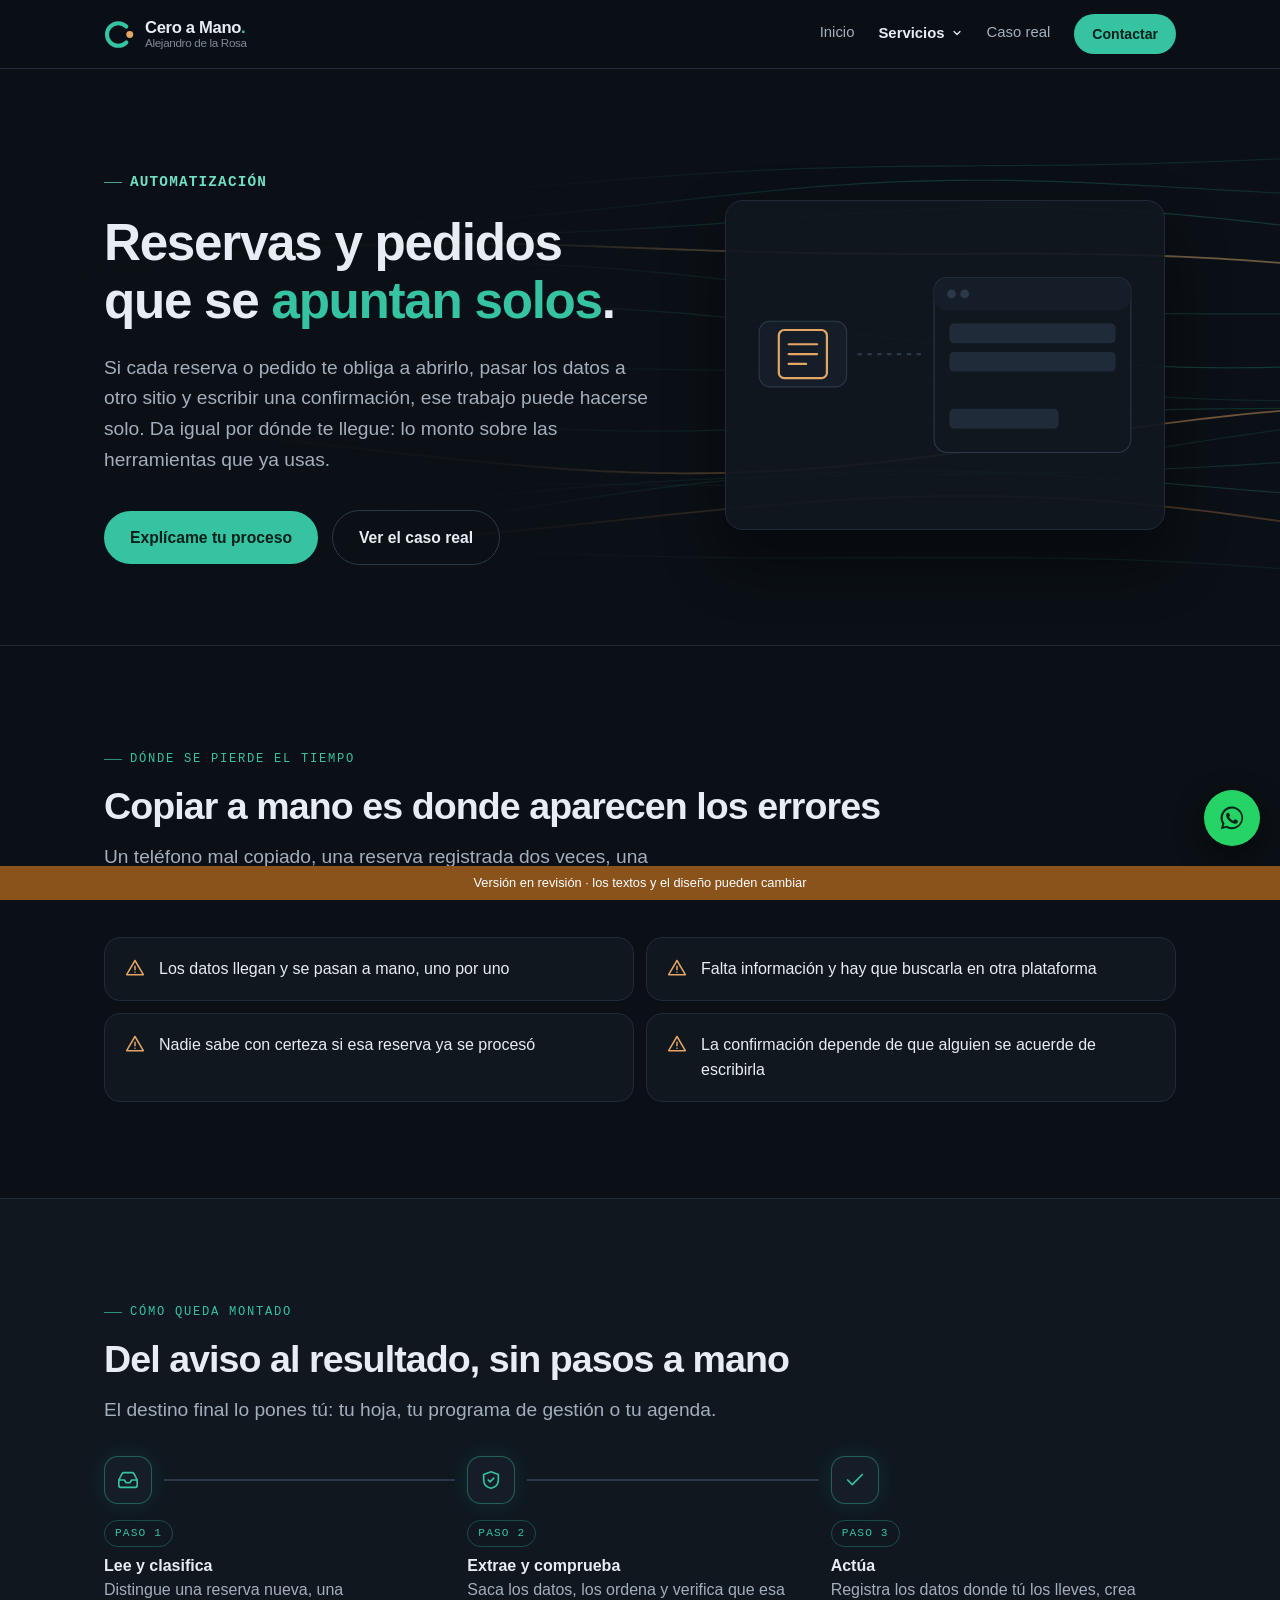
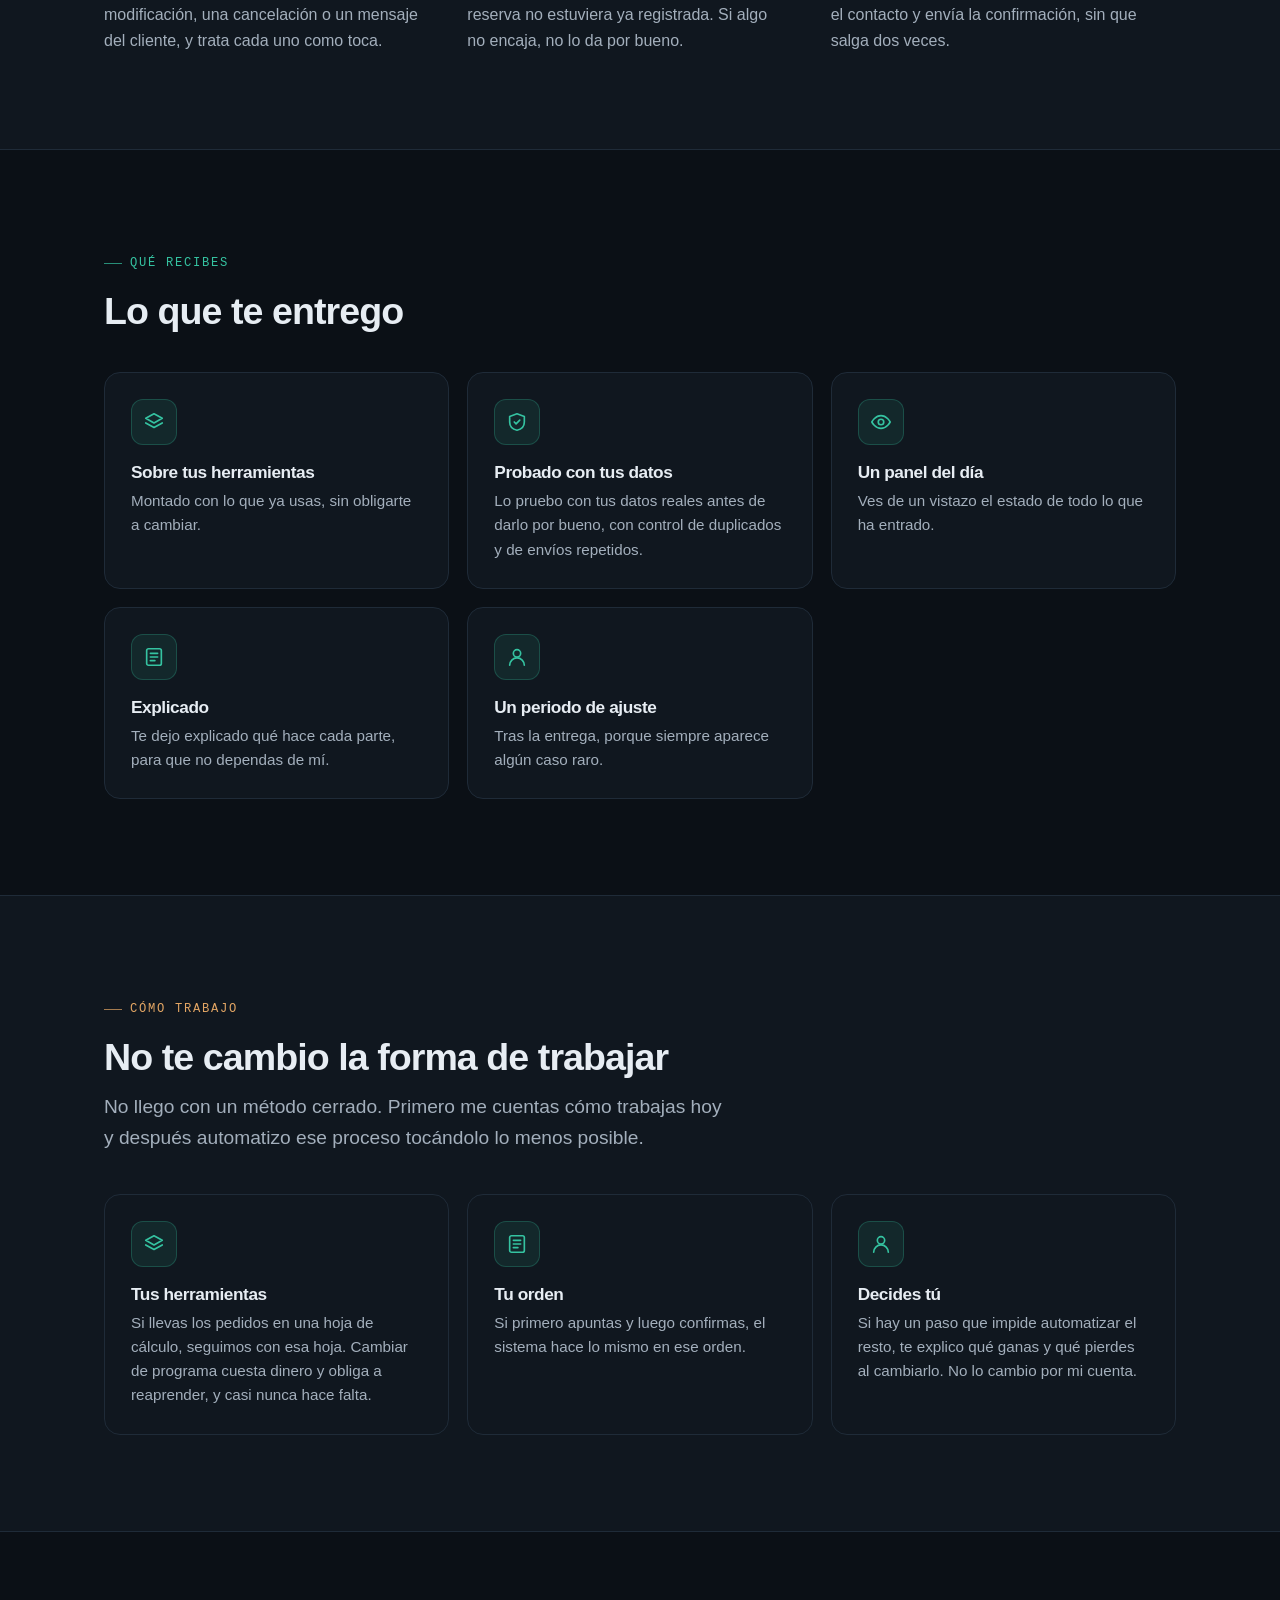
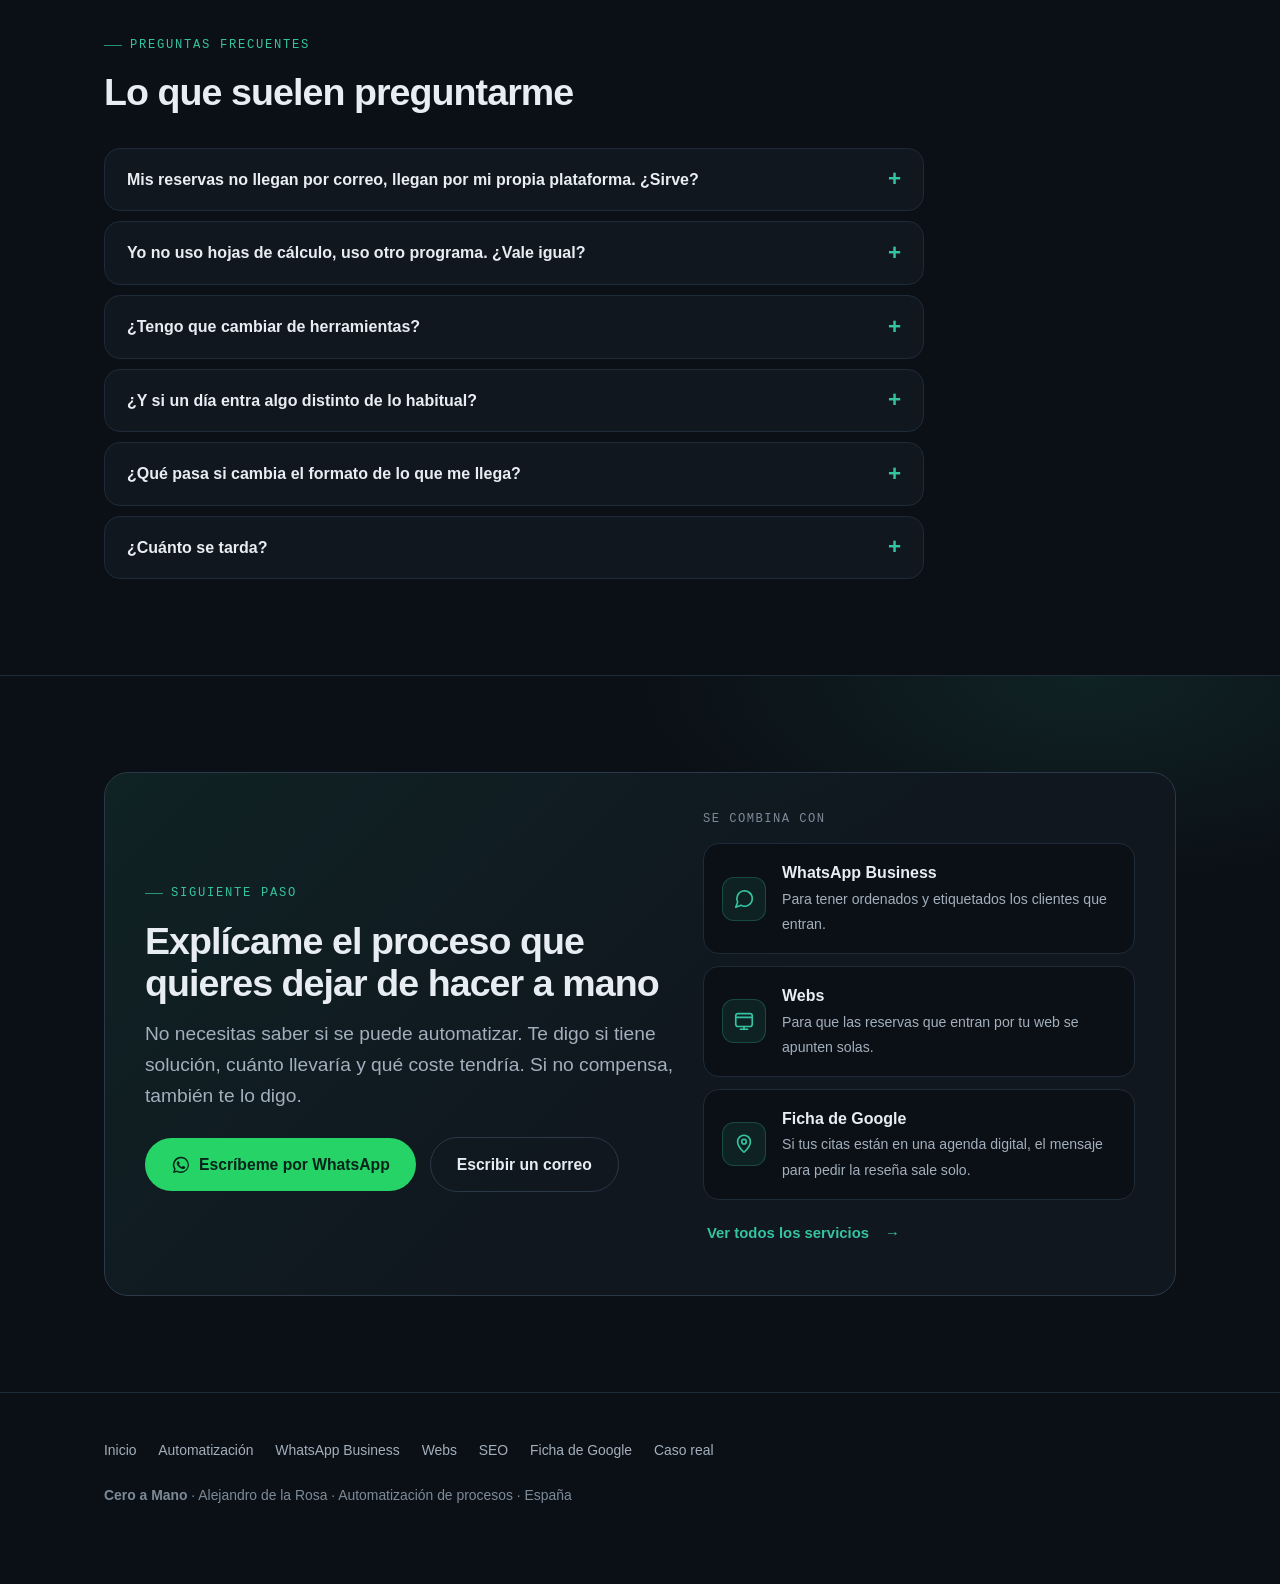
==== commit 0653fd16: "logo en el menu y favicon Co-Authored-By: Claude Opus 5.5 <noreply@anthropic.com>" ====
--- a/automatizar-reservas-y-pedidos.html
+++ b/automatizar-reservas-y-pedidos.html
@@ -12,6 +12,7 @@
 <meta property="og:url" content="https://ceroamano.com/automatizar-reservas-y-pedidos.html">
 <meta property="og:locale" content="es_ES">
 <meta name="theme-color" content="#0b1016">
+<link rel="icon" href="favicon.svg" type="image/svg+xml">
 <script>document.documentElement.classList.add('js')</script>
 <!-- 🔴 QUITAR ESTA ETIQUETA ANTES DE PUBLICAR DE VERDAD -->
 <meta name="robots" content="noindex, nofollow">
@@ -495,13 +496,22 @@
 .cadena:not(.en-vista) .hilo::after{animation-play-state:paused}
 @media print{.js .rev,.js .registro li,.js .ahora{transition:none!important}.anillo .arco{stroke-dashoffset:0!important}
   .fm-burbuja{opacity:1!important;transform:none!important}.wa-flota,.saltar{display:none!important}}
+
+/* ── logo (03/10/2026): el cero abierto y el punto, sin fondo ── */
+.marca{display:flex;align-items:center;gap:10px}
+.marca .logo{width:31px;height:29px;flex:none;display:block;transition:transform .25s cubic-bezier(.2,.7,.3,1)}
+.marca:hover .logo{transform:rotate(-8deg)}
+.marca .texto{display:block;color:var(--texto)}
+.marca .texto span{color:var(--verde)}
+@media(prefers-reduced-motion:reduce){.marca .logo{transition:none}}
+@media(max-width:21em){.marca .logo{display:none}} /* en «em»: con la letra grande en un móvil estrecho, el logo se oculta para que el nombre quepa */
 </style>
 </head>
 <body>
 <a class="saltar" href="#contenido">Saltar al contenido</a>
 <nav aria-label="Principal">
   <div class="env">
-    <a class="marca" href="index.html">Cero a Mano<span>.</span> <em>Alejandro de la Rosa</em></a>
+    <a class="marca" href="index.html"><svg class="logo" viewBox="8 8 26 24" aria-hidden="true" focusable="false"><path d="M26.72 13.28 A 9.5 9.5 0 1 0 26.72 26.72" fill="none" stroke="#35c3a1" stroke-width="3.4" stroke-linecap="round"/><circle cx="29.6" cy="20" r="2.9" fill="#e3a664"/></svg><span class="texto">Cero a Mano<span>.</span> <em>Alejandro de la Rosa</em></span></a>
     <button class="abrir-menu" aria-expanded="false" aria-controls="menu" aria-label="Abrir menú">
       <span></span><span></span><span></span>
     </button>
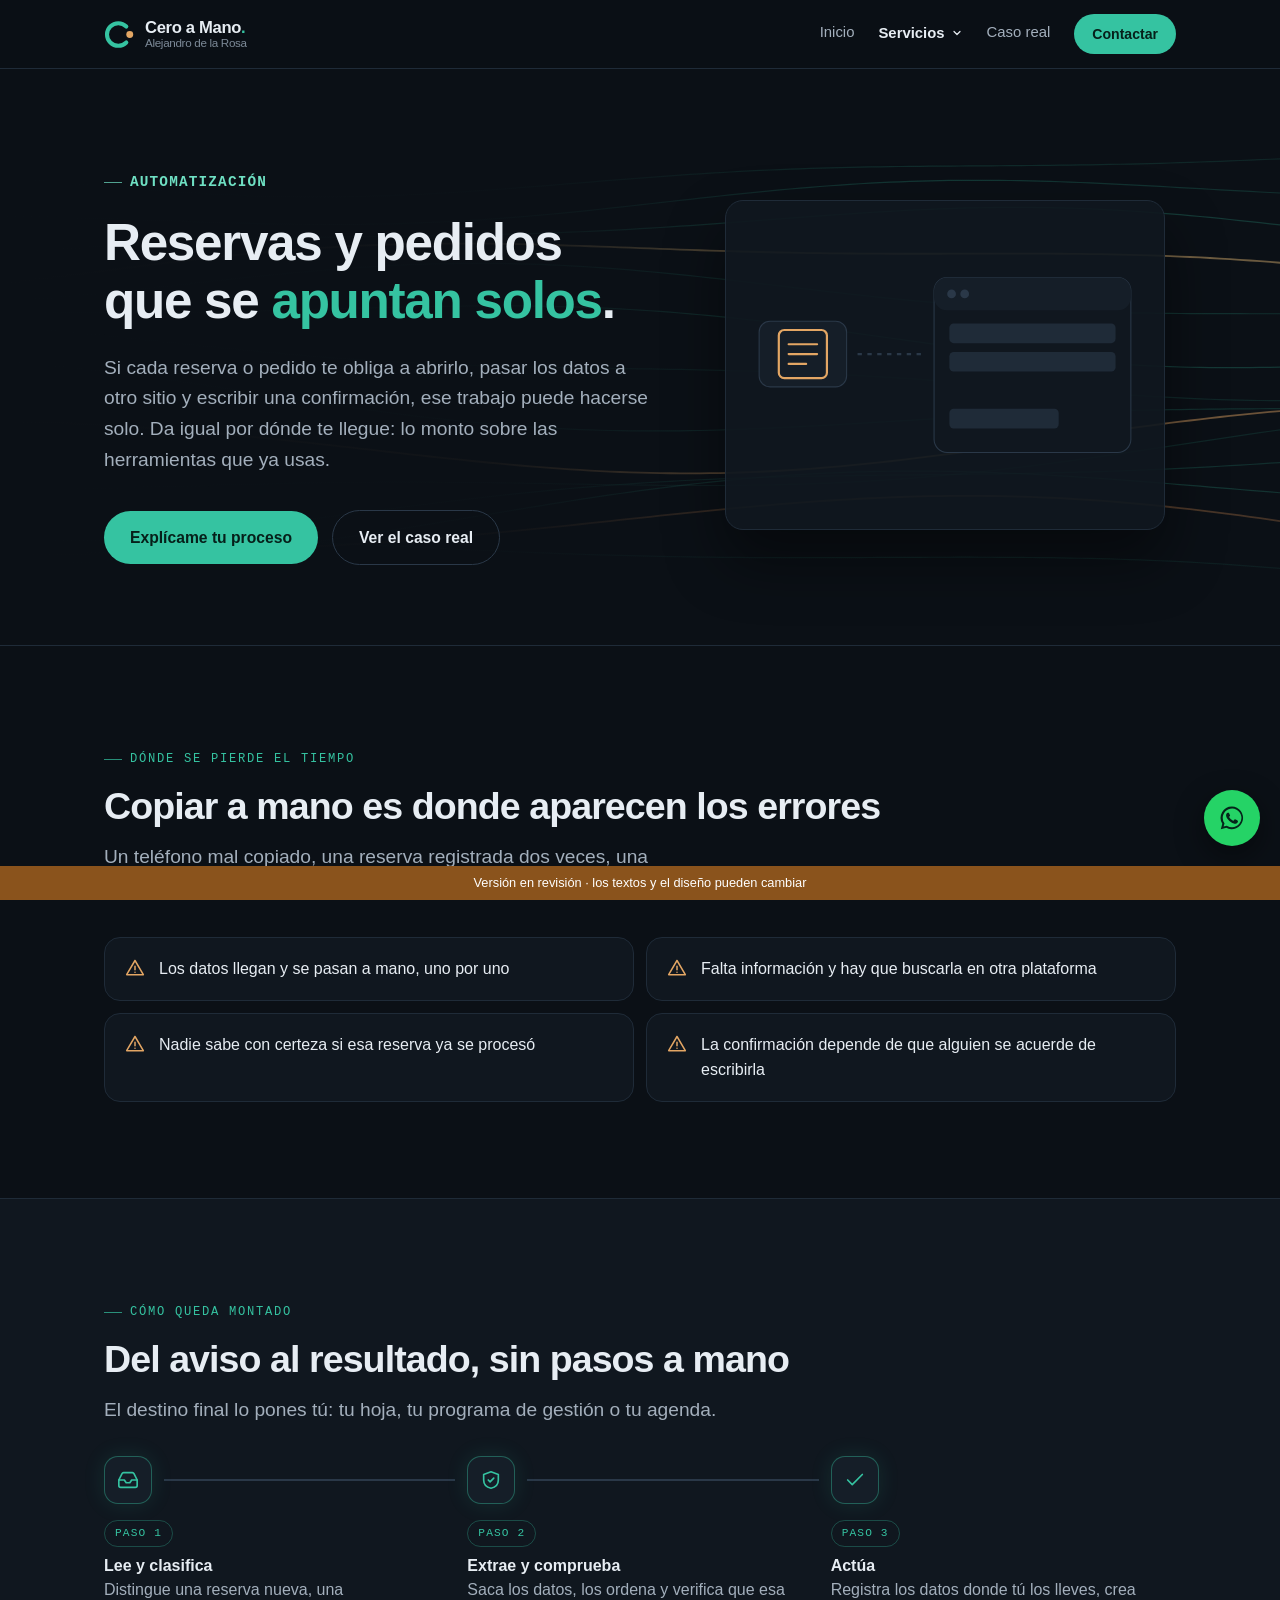
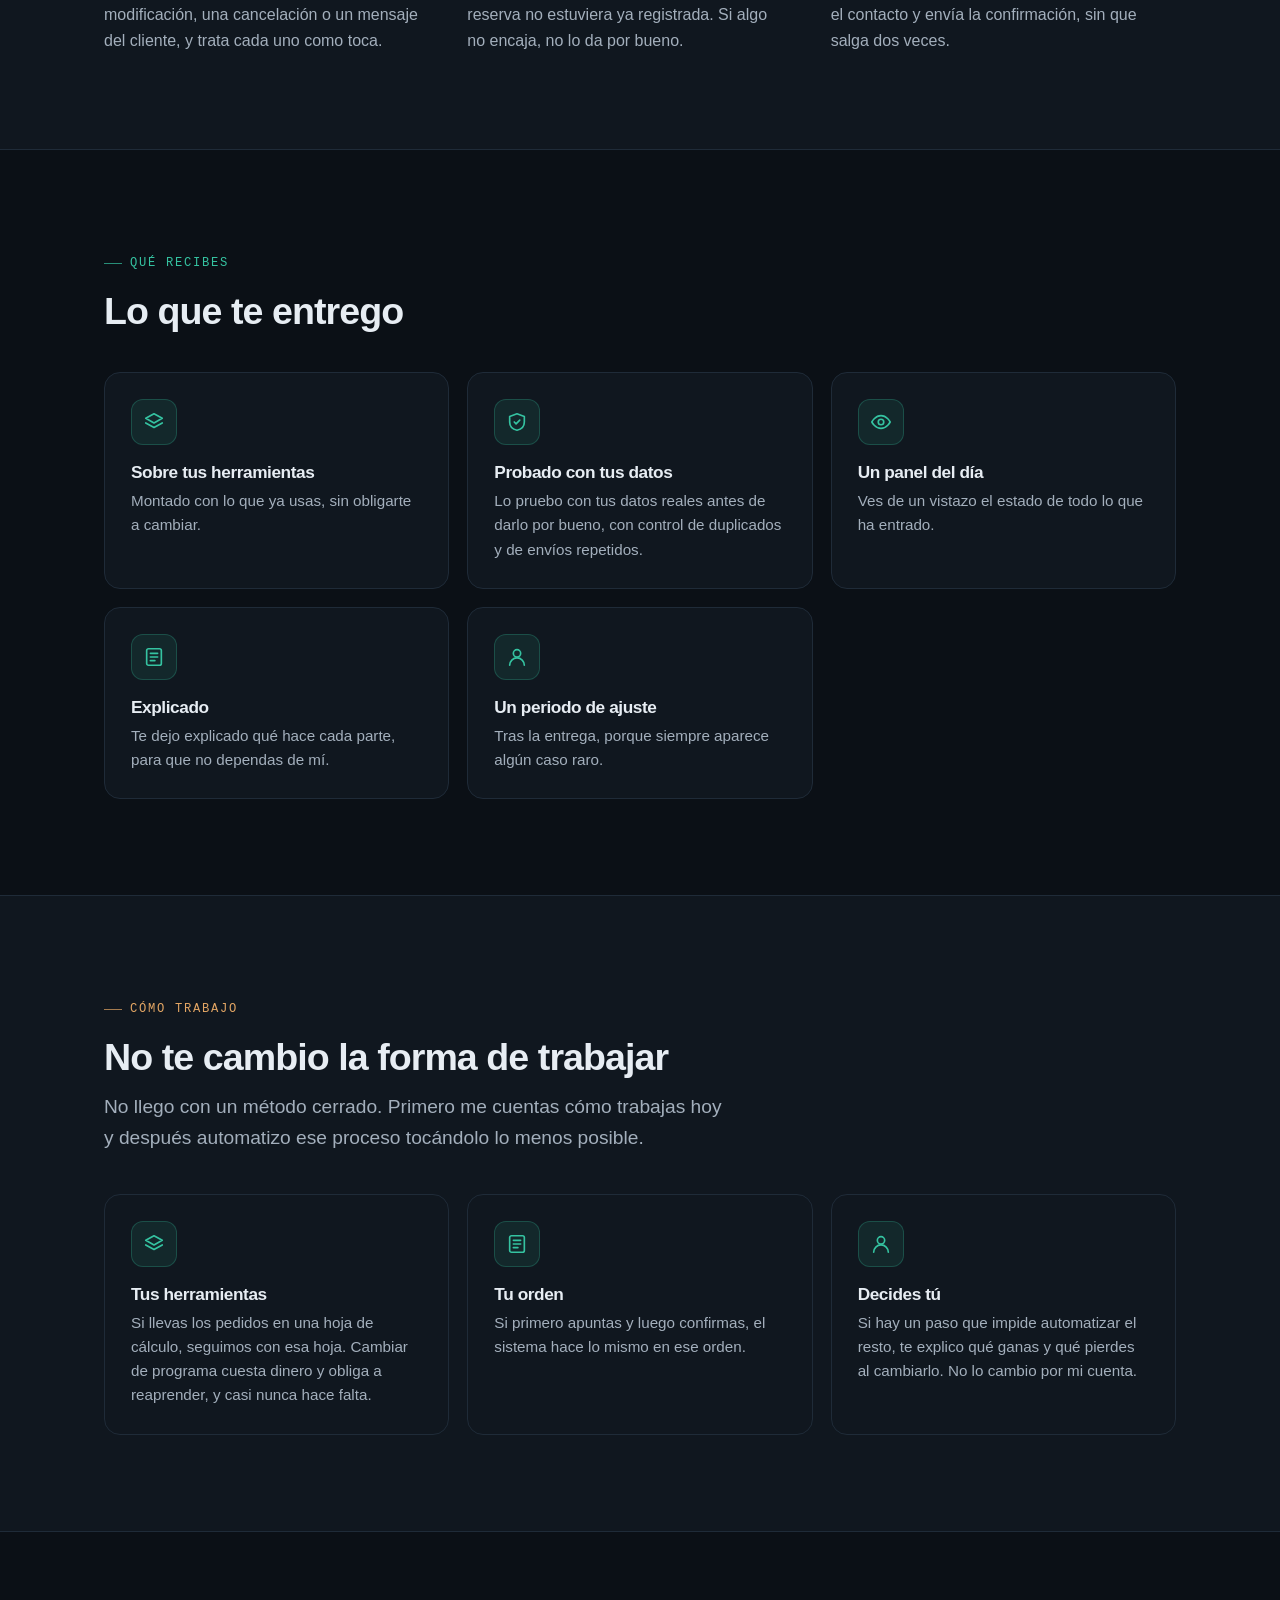
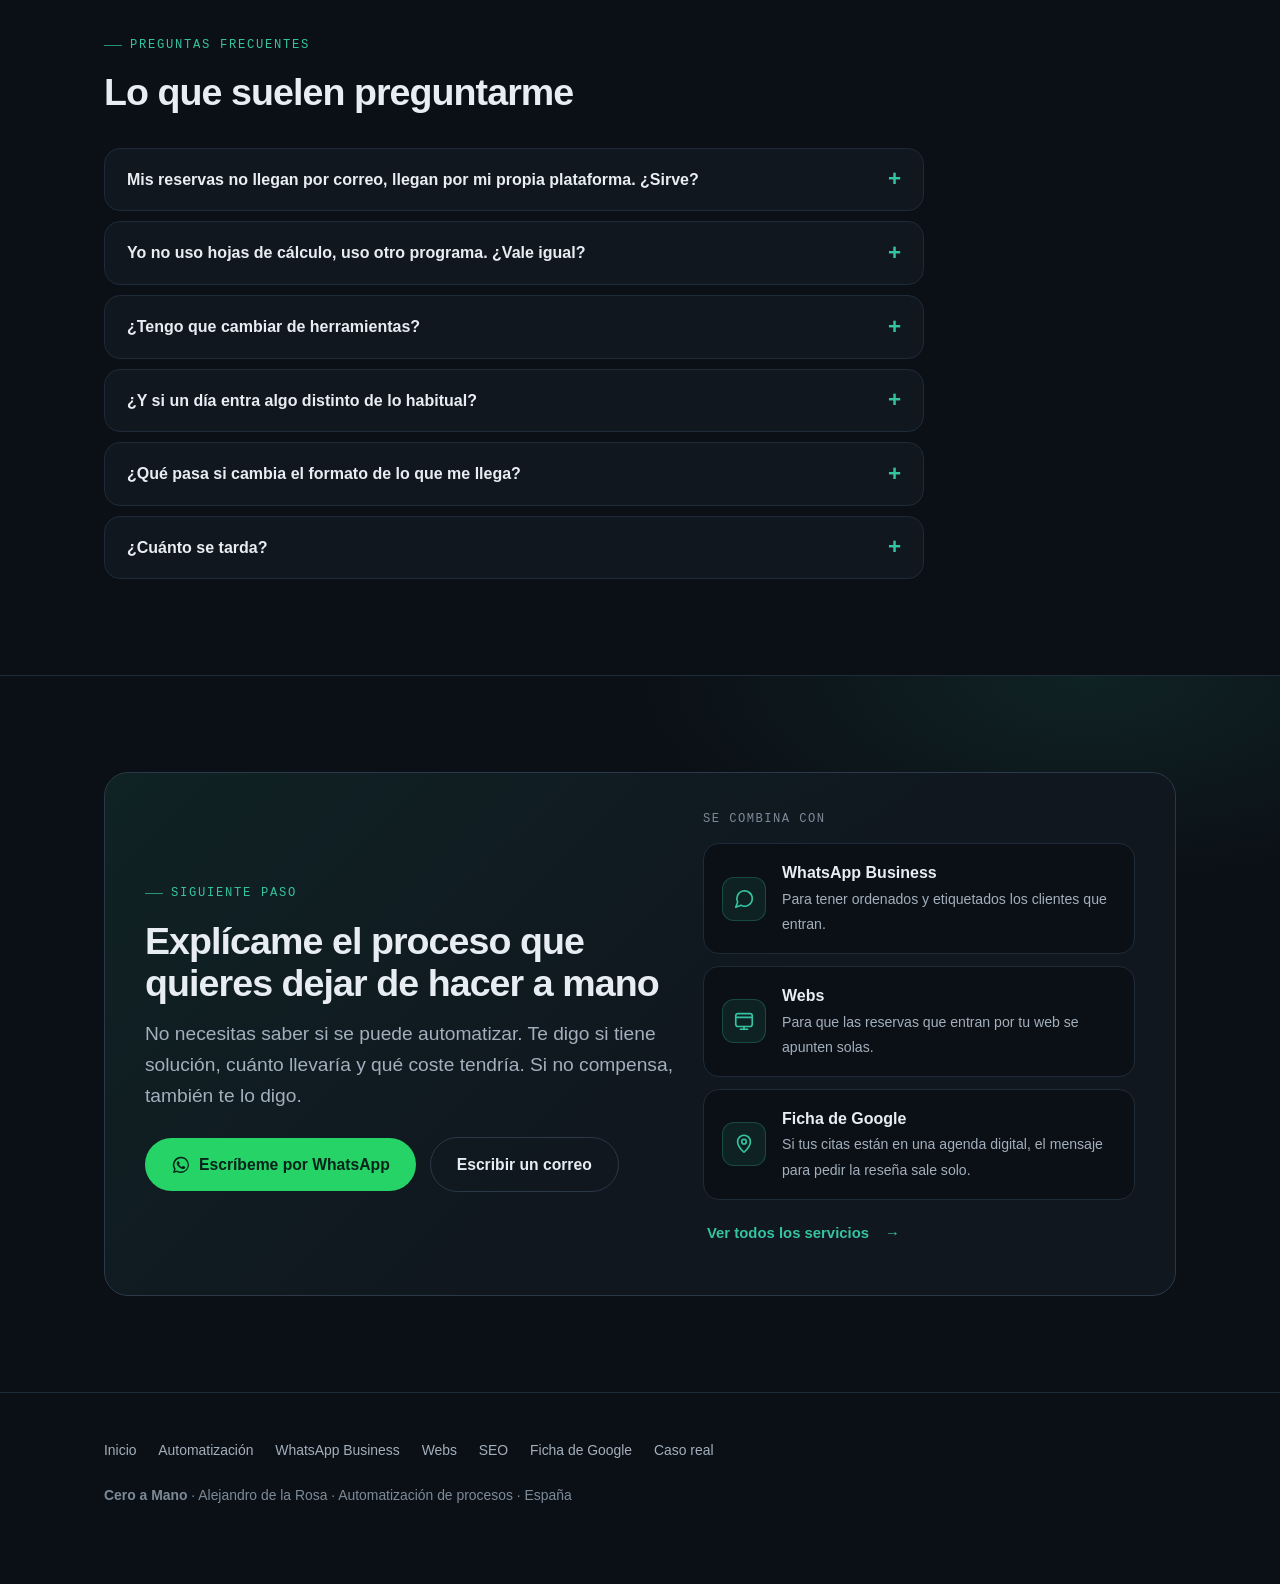
==== commit d6c9cd06: "dominio ceroamano.com y franja que se esconde Co-Authored-By: Claude Opus 5.5 <noreply@anthropic.com" ====
--- a/automatizar-reservas-y-pedidos.html
+++ b/automatizar-reservas-y-pedidos.html
@@ -505,6 +505,11 @@
 .marca .texto span{color:var(--verde)}
 @media(prefers-reduced-motion:reduce){.marca .logo{transition:none}}
 @media(max-width:21em){.marca .logo{display:none}} /* en «em»: con la letra grande en un móvil estrecho, el logo se oculta para que el nombre quepa */
+
+/* ── franja de revisión: se esconde tras unos segundos sin moverse (03/10/2026) ── */
+.borrador{transition:transform .45s ease,opacity .45s ease}
+.borrador.oculta{transform:translateY(100%);opacity:0;pointer-events:none}
+@media(prefers-reduced-motion:reduce){.borrador{transition:none}}
 </style>
 </head>
 <body>
@@ -794,6 +799,16 @@
   var o = new IntersectionObserver(function (es) { es.forEach(function (e) { e.target.classList.toggle('en-vista', e.isIntersecting); }); });
   document.querySelectorAll('.cadena').forEach(function (c) { o.observe(c); });
 })();
+
+
+// Franja de revisión: se ve al cargar y al moverse por la página; tras unos segundos quieto, se esconde.
+(function () {
+  var f = document.querySelector('.borrador'); if (!f) return;
+  var t;
+  function ver() { f.classList.remove('oculta'); clearTimeout(t); t = setTimeout(function () { f.classList.add('oculta'); }, 2500); }
+  ver();
+  ['scroll', 'touchstart', 'keydown'].forEach(function (e) { addEventListener(e, ver, { passive: true }); });
+})();
 </script>
 </body>
 </html>
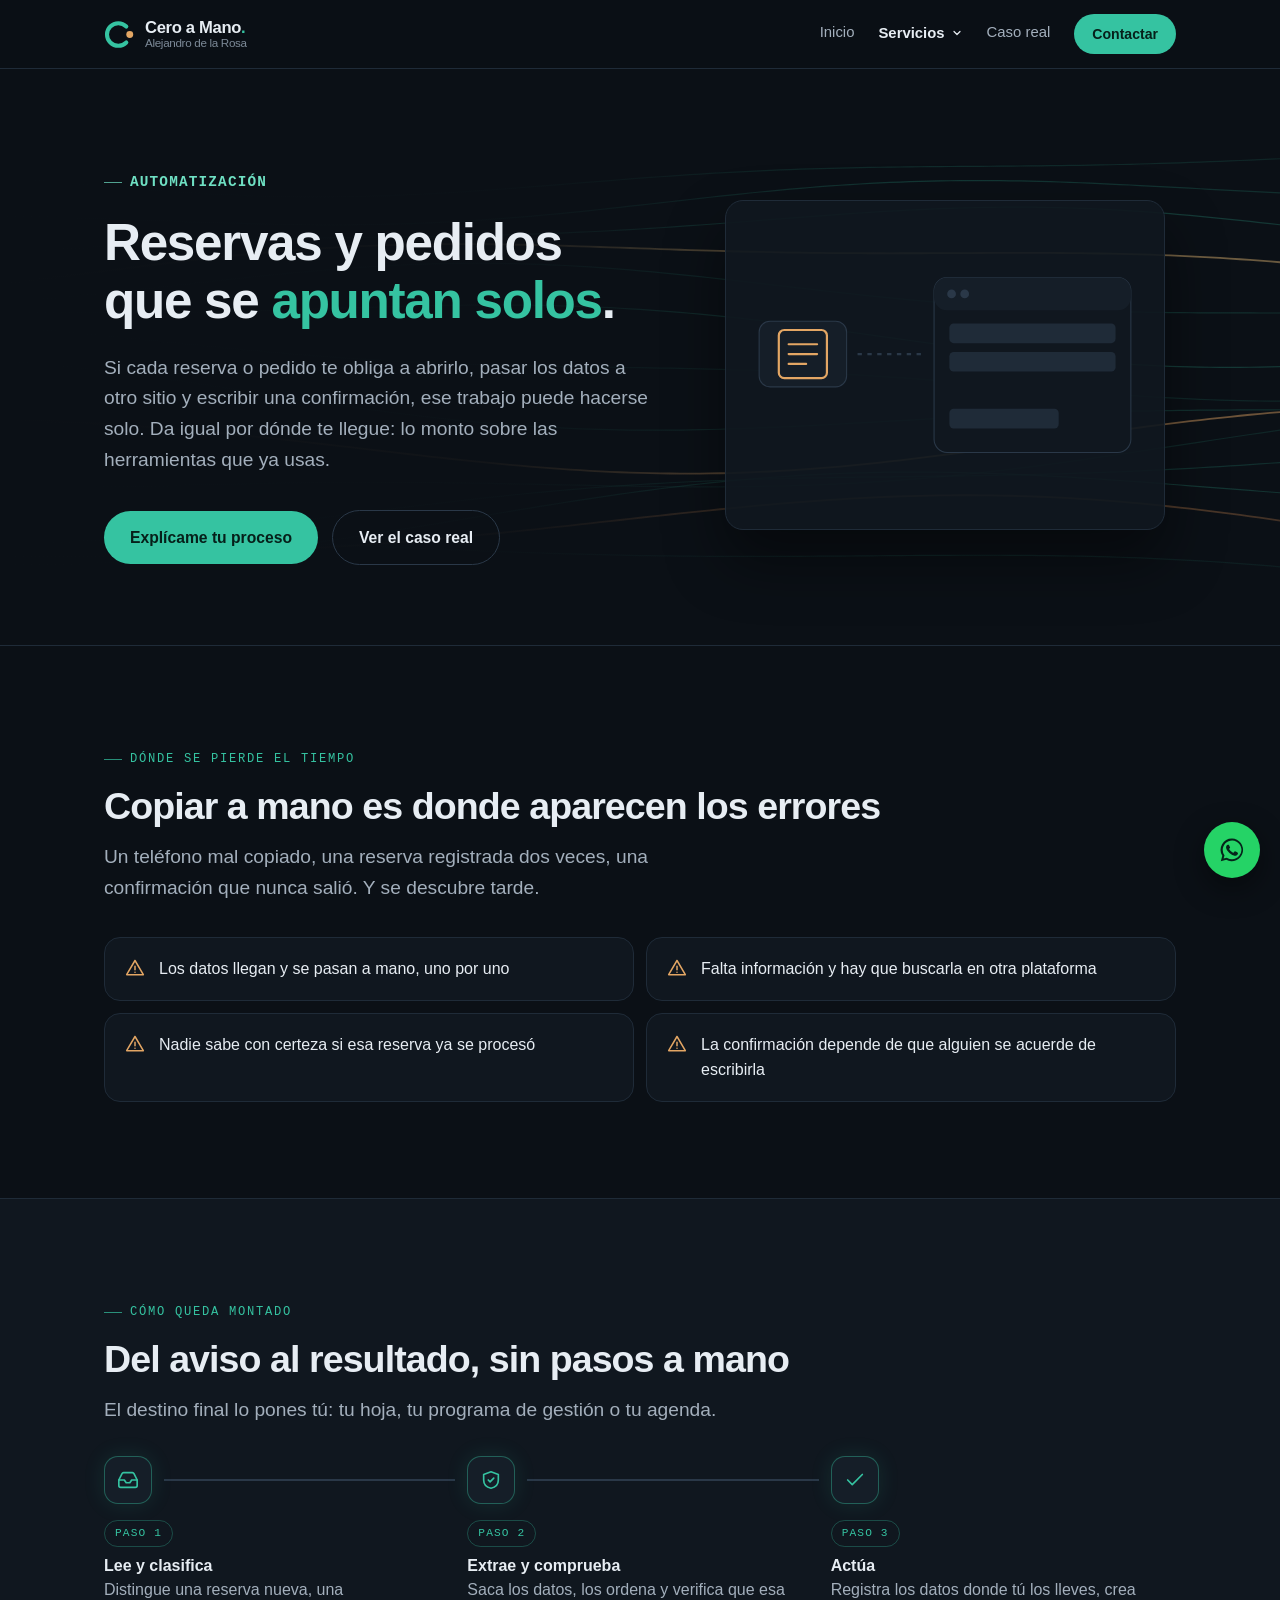
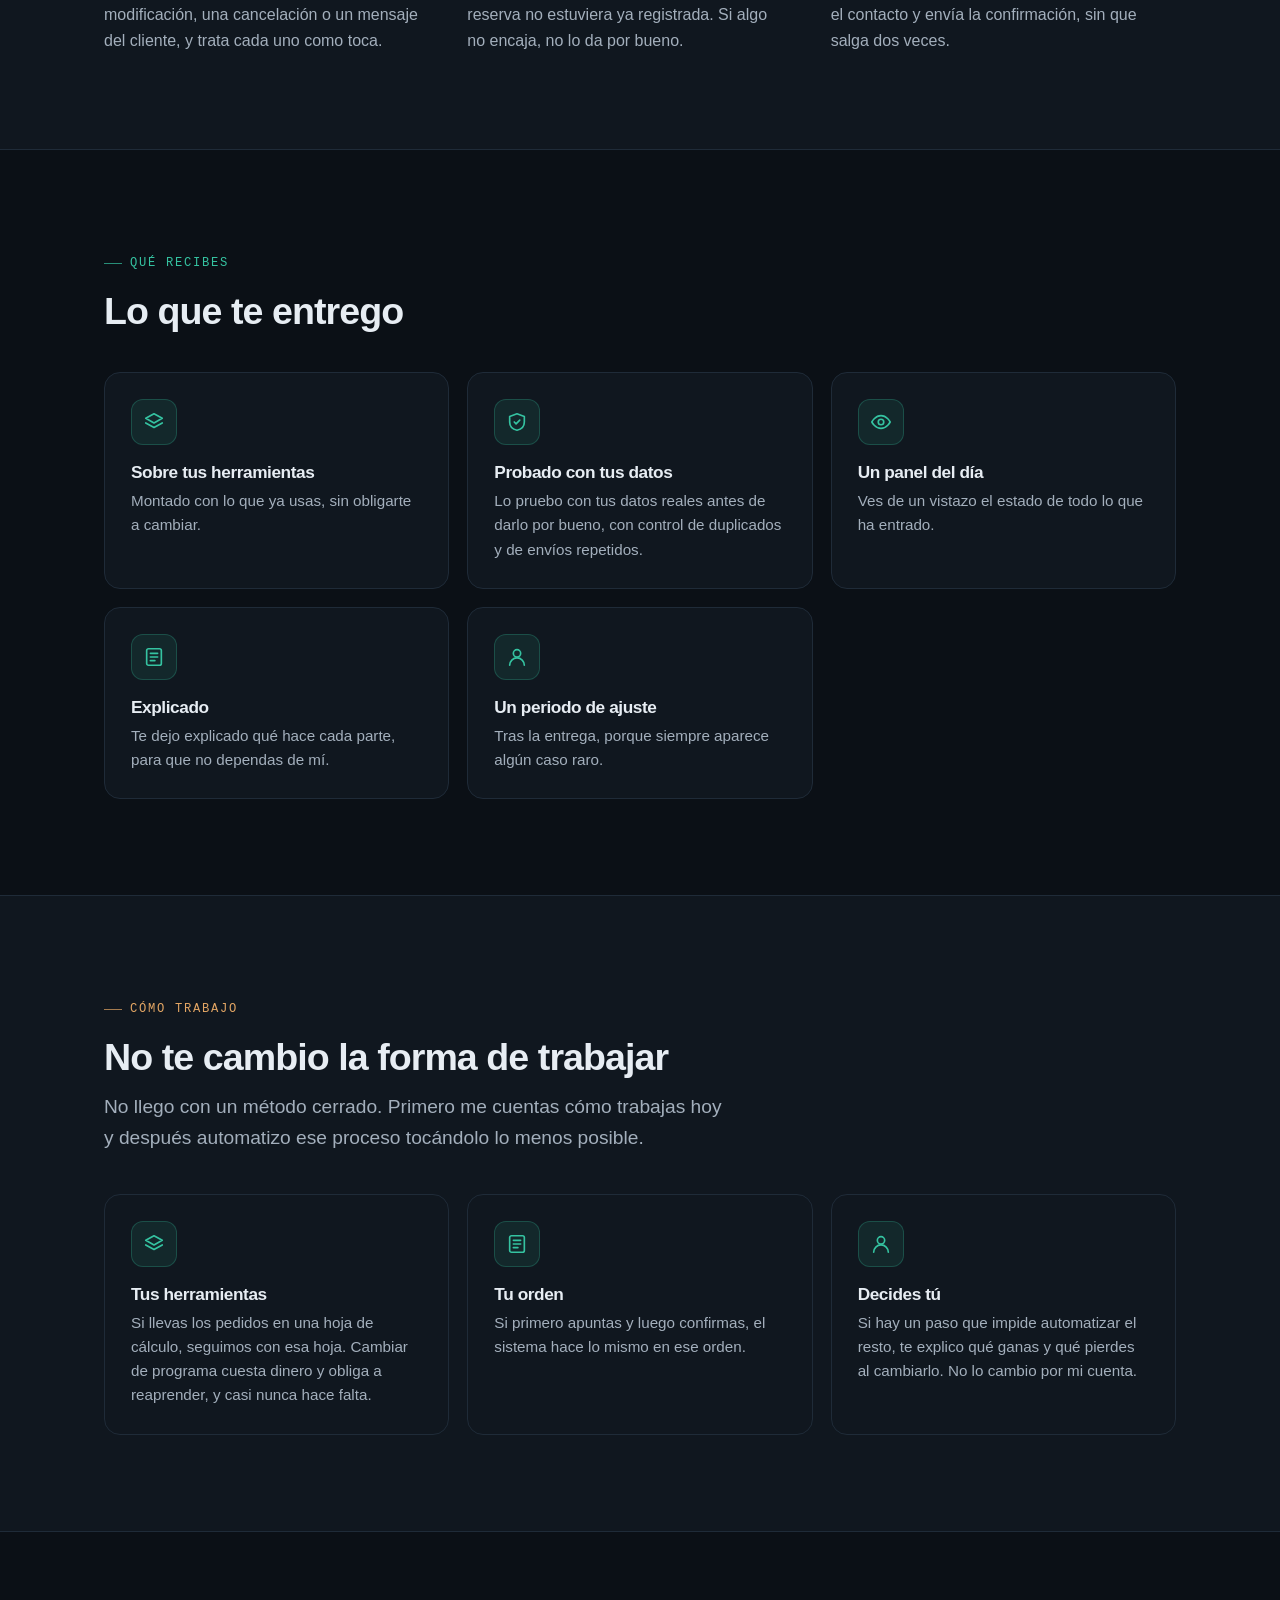
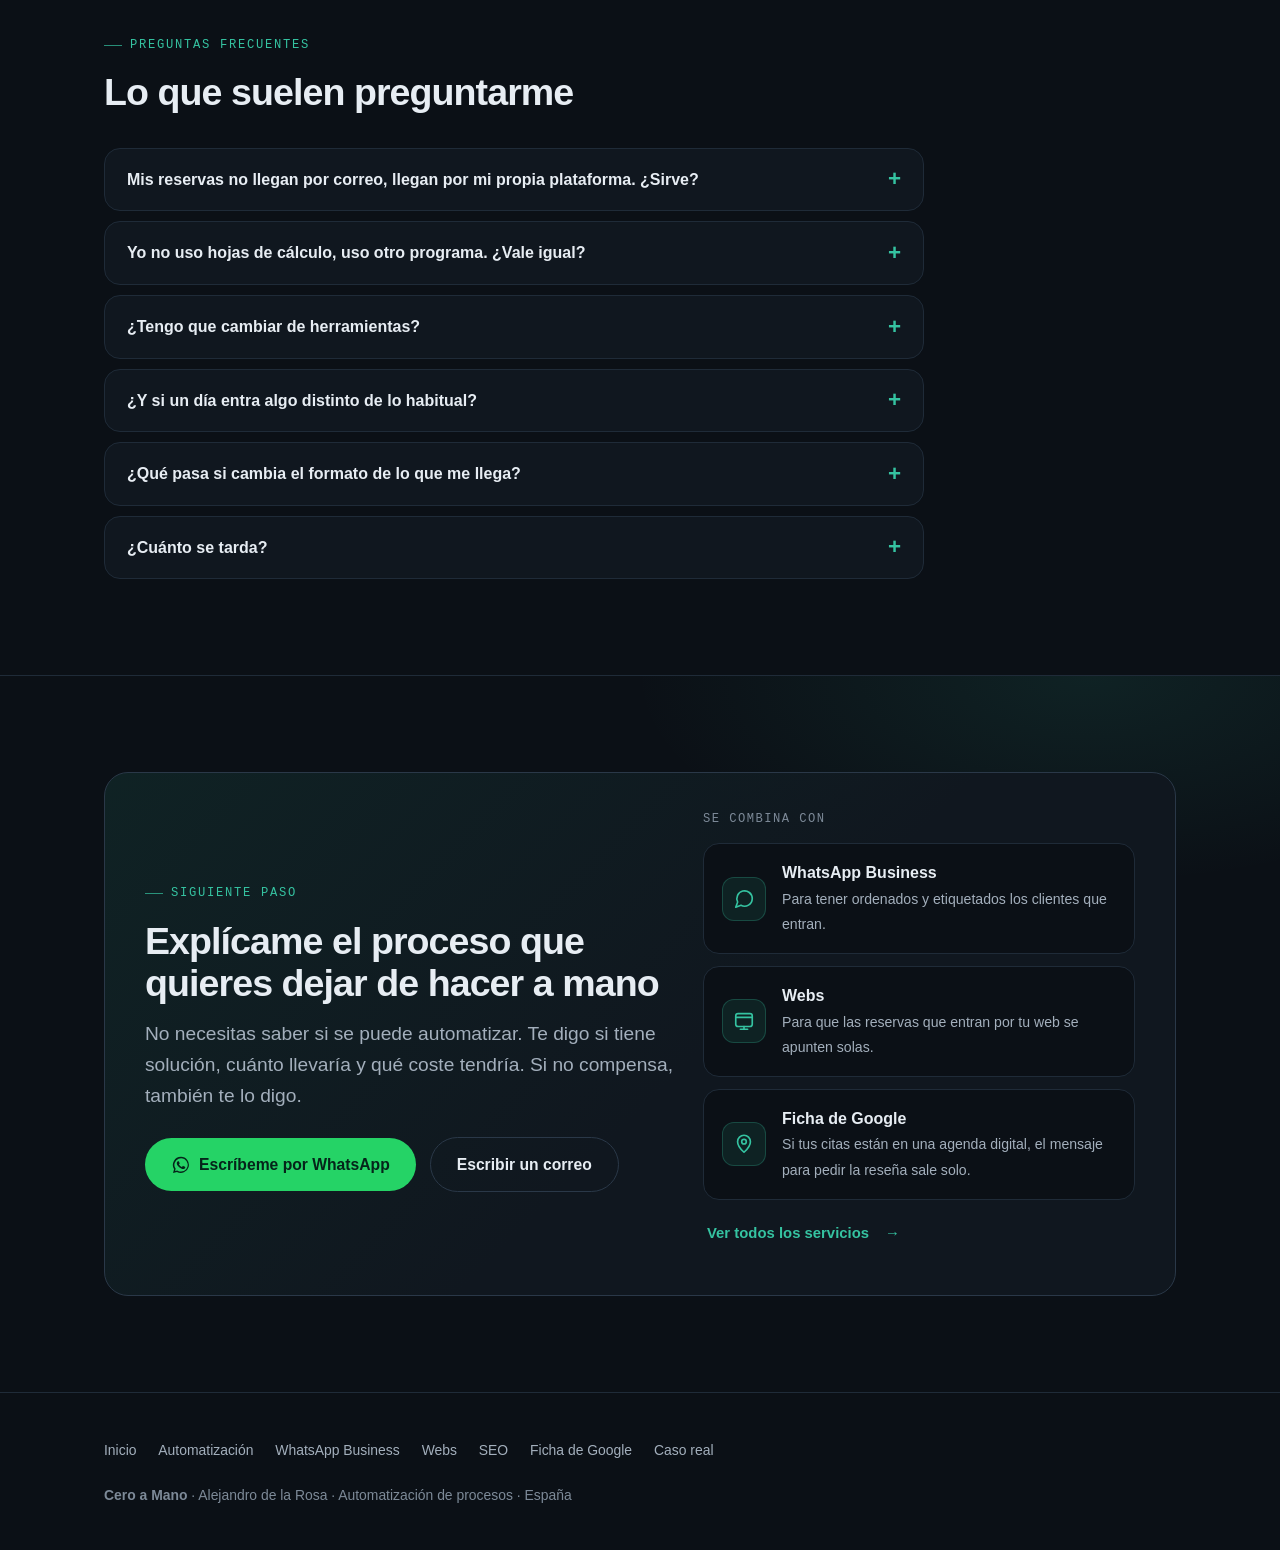
==== commit 79313442: "lanzamiento: whatsapp, sin franja ni noindex, sitemap Co-Authored-By: Claude Opus 5.5 <noreply@anthr" ====
--- a/automatizar-reservas-y-pedidos.html
+++ b/automatizar-reservas-y-pedidos.html
@@ -14,8 +14,6 @@
 <meta name="theme-color" content="#0b1016">
 <link rel="icon" href="favicon.svg" type="image/svg+xml">
 <script>document.documentElement.classList.add('js')</script>
-<!-- 🔴 QUITAR ESTA ETIQUETA ANTES DE PUBLICAR DE VERDAD -->
-<meta name="robots" content="noindex, nofollow">
 <!-- WEB v5 (03/10/2026): fondo A (ondas arriba), aprobada por Alex. Estilos y código dentro de cada página: no usa estilos.css. -->
 <style>
 :root{
@@ -213,13 +211,13 @@
 /* ── WhatsApp ─────────────────────────────────────────────── */
 .btn.wa{background:#25d366;color:#05241a!important}
 .btn.wa:hover{box-shadow:0 8px 28px rgba(37,211,102,.3)}
-.wa-flota{position:fixed;right:20px;bottom:54px;z-index:60;width:56px;height:56px;border-radius:50%;display:grid;place-items:center;
+.wa-flota{position:fixed;right:20px;bottom:22px;z-index:60;width:56px;height:56px;border-radius:50%;display:grid;place-items:center;
   background:#25d366;color:#05241a;box-shadow:0 10px 30px rgba(0,0,0,.45);transition:transform .2s,opacity .3s}
 .wa-flota svg{width:28px;height:28px}
 .wa-flota:hover{transform:scale(1.07)}
 .wa-flota:focus-visible{outline:3px solid #e7edf3;outline-offset:3px}
 .wa-flota.oculto{opacity:0;pointer-events:none;transform:scale(.8);visibility:hidden;transition:transform .2s,opacity .3s,visibility 0s .3s}
-@media(max-width:400px){.wa-flota{bottom:70px}body:has(.borrador){padding-bottom:60px}}
+
 
 /* ── ¿Te pasa esto?, plegable ─────────────────────────────── */
 .plegable{position:relative;border:1px solid var(--linea);border-radius:22px;background:var(--capa);transition:border-color .2s}
@@ -311,16 +309,11 @@
 /* ── aparición al bajar ───────────────────────────────────── */
 .js .rev{opacity:0;transform:translateY(18px);transition:opacity .7s cubic-bezier(.2,.7,.3,1),transform .7s cubic-bezier(.2,.7,.3,1)}
 .js .rev.dentro{opacity:1;transform:none}
-@media print{.js .rev,.js .registro li,.js .ahora{opacity:1!important;transform:none!important}.panel[hidden]{display:grid}.borrador,#lluvia{display:none}}
+@media print{.js .rev,.js .registro li,.js .ahora{opacity:1!important;transform:none!important}.panel[hidden]{display:grid}#lluvia{display:none}}
 .rev.d1{transition-delay:.08s}.rev.d2{transition-delay:.16s}
 
 section[id],.panel{scroll-margin-top:84px}
 @media(max-width:380px){.pestanas button[role="tab"]{font-size:.71rem;padding:10px 2px;letter-spacing:-.01em}}
-
-/* ── 🔴 BORRAR ESTE BLOQUE ANTES DE PUBLICAR ───────────────── */
-.borrador{position:fixed;bottom:0;left:0;right:0;z-index:99;background:#8a531c;color:#fff;
-  text-align:center;font-size:.8rem;padding:7px 12px}
-body:has(.borrador){padding-bottom:34px}
 
 /* ── menú del móvil ───────────────────────────────────────── */
 .abrir-menu{display:none;background:none;border:0;padding:10px;cursor:pointer;width:44px;height:44px;flex-direction:column;justify-content:center;gap:5px}
@@ -506,10 +499,6 @@
 @media(prefers-reduced-motion:reduce){.marca .logo{transition:none}}
 @media(max-width:21em){.marca .logo{display:none}} /* en «em»: con la letra grande en un móvil estrecho, el logo se oculta para que el nombre quepa */
 
-/* ── franja de revisión: se esconde tras unos segundos sin moverse (03/10/2026) ── */
-.borrador{transition:transform .45s ease,opacity .45s ease}
-.borrador.oculta{transform:translateY(100%);opacity:0;pointer-events:none}
-@media(prefers-reduced-motion:reduce){.borrador{transition:none}}
 </style>
 </head>
 <body>
@@ -651,8 +640,8 @@
         <h2>Explícame el proceso que quieres dejar de hacer a mano</h2>
         <p class="grande">No necesitas saber si se puede automatizar. Te digo si tiene solución, cuánto llevaría y qué coste tendría. Si no compensa, también te lo digo.</p>
         <div class="acciones" style="margin-top:26px">
-          <a class="btn wa" href="https://wa.me/FALTA-NUMERO?text=Hola%2C%20vengo%20de%20tu%20web" target="_blank" rel="noopener"><svg width="20" height="20" viewBox="0 0 24 24" fill="currentColor" aria-hidden="true"><path d="M12 2.2a9.7 9.7 0 0 0-8.3 14.8L2.4 21.6l4.7-1.2A9.7 9.7 0 1 0 12 2.2Zm0 17.7a8 8 0 0 1-4.1-1.1l-.3-.2-2.8.7.8-2.7-.2-.3A8 8 0 1 1 12 19.9Zm4.4-6c-.2-.1-1.4-.7-1.7-.8-.2-.1-.4-.1-.5.1l-.8 1c-.1.2-.3.2-.5.1a6.6 6.6 0 0 1-3.3-2.9c-.2-.4.2-.4.7-1.3.1-.1 0-.3 0-.4l-.8-1.8c-.2-.5-.4-.4-.5-.4h-.5a.9.9 0 0 0-.7.3 2.8 2.8 0 0 0-.9 2.1 5 5 0 0 0 1 2.6 11.2 11.2 0 0 0 4.3 3.8c1.6.7 2.2.7 3 .6a2.6 2.6 0 0 0 1.7-1.2 2.1 2.1 0 0 0 .2-1.2c-.1-.1-.2-.2-.5-.3Z"/></svg>Escríbeme por WhatsApp</a>
-          <a class="btn hueco" href="mailto:alex.automatizacions@gmail.com">Escribir un correo</a>
+          <a class="btn wa" href="https://wa.me/34635910635?text=Hola%2C%20Alejandro.%20Vengo%20de%20tu%20web%2C%20ceroamano.com.%20Te%20cuento%20lo%20que%20necesito%3A%20" target="_blank" rel="noopener"><svg width="20" height="20" viewBox="0 0 24 24" fill="currentColor" aria-hidden="true"><path d="M12 2.2a9.7 9.7 0 0 0-8.3 14.8L2.4 21.6l4.7-1.2A9.7 9.7 0 1 0 12 2.2Zm0 17.7a8 8 0 0 1-4.1-1.1l-.3-.2-2.8.7.8-2.7-.2-.3A8 8 0 1 1 12 19.9Zm4.4-6c-.2-.1-1.4-.7-1.7-.8-.2-.1-.4-.1-.5.1l-.8 1c-.1.2-.3.2-.5.1a6.6 6.6 0 0 1-3.3-2.9c-.2-.4.2-.4.7-1.3.1-.1 0-.3 0-.4l-.8-1.8c-.2-.5-.4-.4-.5-.4h-.5a.9.9 0 0 0-.7.3 2.8 2.8 0 0 0-.9 2.1 5 5 0 0 0 1 2.6 11.2 11.2 0 0 0 4.3 3.8c1.6.7 2.2.7 3 .6a2.6 2.6 0 0 0 1.7-1.2 2.1 2.1 0 0 0 .2-1.2c-.1-.1-.2-.2-.5-.3Z"/></svg>Escríbeme por WhatsApp</a>
+          <a class="btn hueco" href="mailto:alex.automatizacions@gmail.com?subject=Consulta%20desde%20ceroamano.com&amp;body=Hola%2C%20Alejandro%3A%0A%0AVengo%20de%20tu%20web.%20Te%20cuento%3A%0A%0A-%20A%20qu%C3%A9%20se%20dedica%20mi%20negocio%3A%0A-%20Lo%20que%20me%20gustar%C3%ADa%20resolver%3A%0A%0AGracias.">Escribir un correo</a>
         </div>
       </div>
       <div class="relac">
@@ -681,9 +670,7 @@
     <span><strong>Cero a Mano</strong> · Alejandro de la Rosa · Automatización de procesos · España</span>
   </div>
 </footer>
-<!-- 🔴 WHATSAPP SIN NÚMERO (FALTA-NUMERO): poner el de Alex -->
-<a class="wa-flota" href="https://wa.me/FALTA-NUMERO?text=Hola%2C%20vengo%20de%20tu%20web" target="_blank" rel="noopener" aria-label="Escríbeme por WhatsApp (se abre en otra pestaña)"><svg width="20" height="20" viewBox="0 0 24 24" fill="currentColor" aria-hidden="true"><path d="M12 2.2a9.7 9.7 0 0 0-8.3 14.8L2.4 21.6l4.7-1.2A9.7 9.7 0 1 0 12 2.2Zm0 17.7a8 8 0 0 1-4.1-1.1l-.3-.2-2.8.7.8-2.7-.2-.3A8 8 0 1 1 12 19.9Zm4.4-6c-.2-.1-1.4-.7-1.7-.8-.2-.1-.4-.1-.5.1l-.8 1c-.1.2-.3.2-.5.1a6.6 6.6 0 0 1-3.3-2.9c-.2-.4.2-.4.7-1.3.1-.1 0-.3 0-.4l-.8-1.8c-.2-.5-.4-.4-.5-.4h-.5a.9.9 0 0 0-.7.3 2.8 2.8 0 0 0-.9 2.1 5 5 0 0 0 1 2.6 11.2 11.2 0 0 0 4.3 3.8c1.6.7 2.2.7 3 .6a2.6 2.6 0 0 0 1.7-1.2 2.1 2.1 0 0 0 .2-1.2c-.1-.1-.2-.2-.5-.3Z"/></svg></a>
-<div class="borrador">Versión en revisión · los textos y el diseño pueden cambiar</div>
+<a class="wa-flota" href="https://wa.me/34635910635?text=Hola%2C%20Alejandro.%20Vengo%20de%20tu%20web%2C%20ceroamano.com.%20Te%20cuento%20lo%20que%20necesito%3A%20" target="_blank" rel="noopener" aria-label="Escríbeme por WhatsApp (se abre en otra pestaña)"><svg width="20" height="20" viewBox="0 0 24 24" fill="currentColor" aria-hidden="true"><path d="M12 2.2a9.7 9.7 0 0 0-8.3 14.8L2.4 21.6l4.7-1.2A9.7 9.7 0 1 0 12 2.2Zm0 17.7a8 8 0 0 1-4.1-1.1l-.3-.2-2.8.7.8-2.7-.2-.3A8 8 0 1 1 12 19.9Zm4.4-6c-.2-.1-1.4-.7-1.7-.8-.2-.1-.4-.1-.5.1l-.8 1c-.1.2-.3.2-.5.1a6.6 6.6 0 0 1-3.3-2.9c-.2-.4.2-.4.7-1.3.1-.1 0-.3 0-.4l-.8-1.8c-.2-.5-.4-.4-.5-.4h-.5a.9.9 0 0 0-.7.3 2.8 2.8 0 0 0-.9 2.1 5 5 0 0 0 1 2.6 11.2 11.2 0 0 0 4.3 3.8c1.6.7 2.2.7 3 .6a2.6 2.6 0 0 0 1.7-1.2 2.1 2.1 0 0 0 .2-1.2c-.1-.1-.2-.2-.5-.3Z"/></svg></a>
 <script>
 var quieto = window.matchMedia('(prefers-reduced-motion: reduce)').matches;
 
@@ -800,15 +787,6 @@
   document.querySelectorAll('.cadena').forEach(function (c) { o.observe(c); });
 })();
 
-
-// Franja de revisión: se ve al cargar y al moverse por la página; tras unos segundos quieto, se esconde.
-(function () {
-  var f = document.querySelector('.borrador'); if (!f) return;
-  var t;
-  function ver() { f.classList.remove('oculta'); clearTimeout(t); t = setTimeout(function () { f.classList.add('oculta'); }, 2500); }
-  ver();
-  ['scroll', 'touchstart', 'keydown'].forEach(function (e) { addEventListener(e, ver, { passive: true }); });
-})();
 </script>
 </body>
 </html>
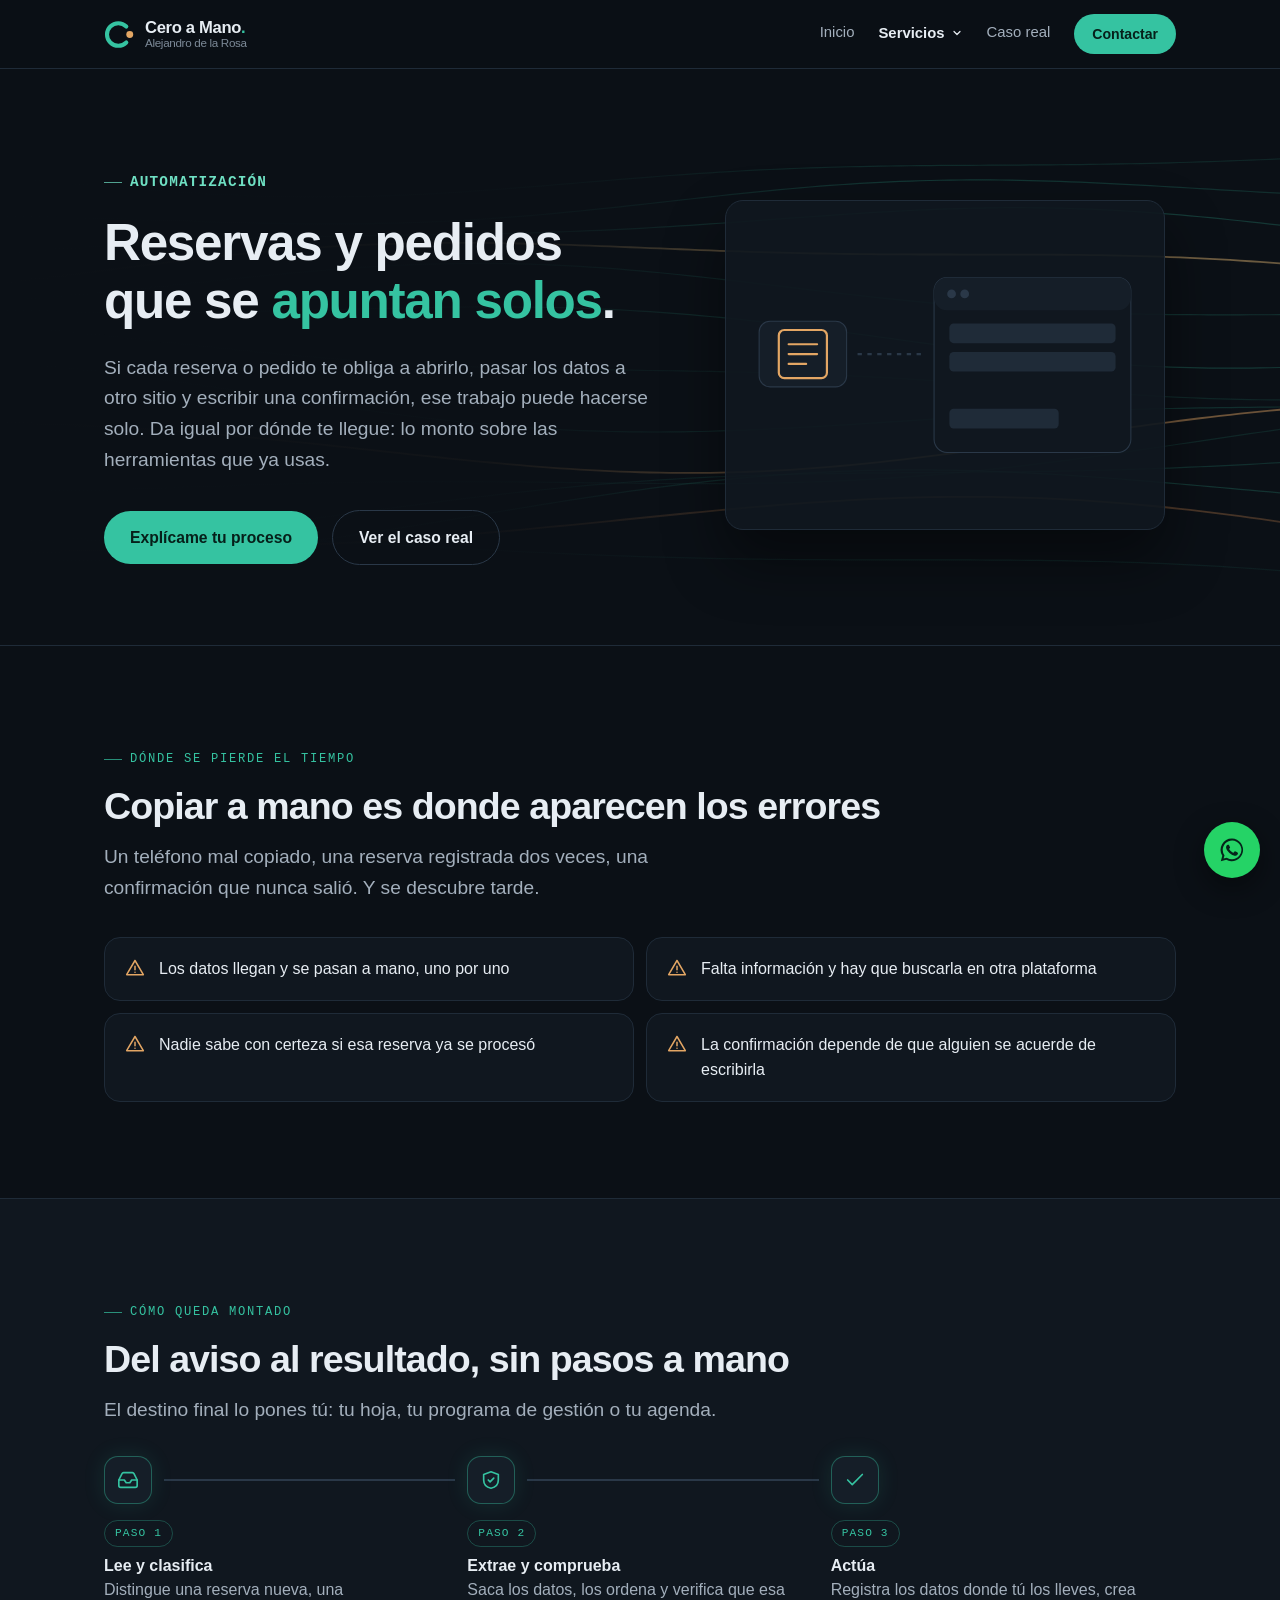
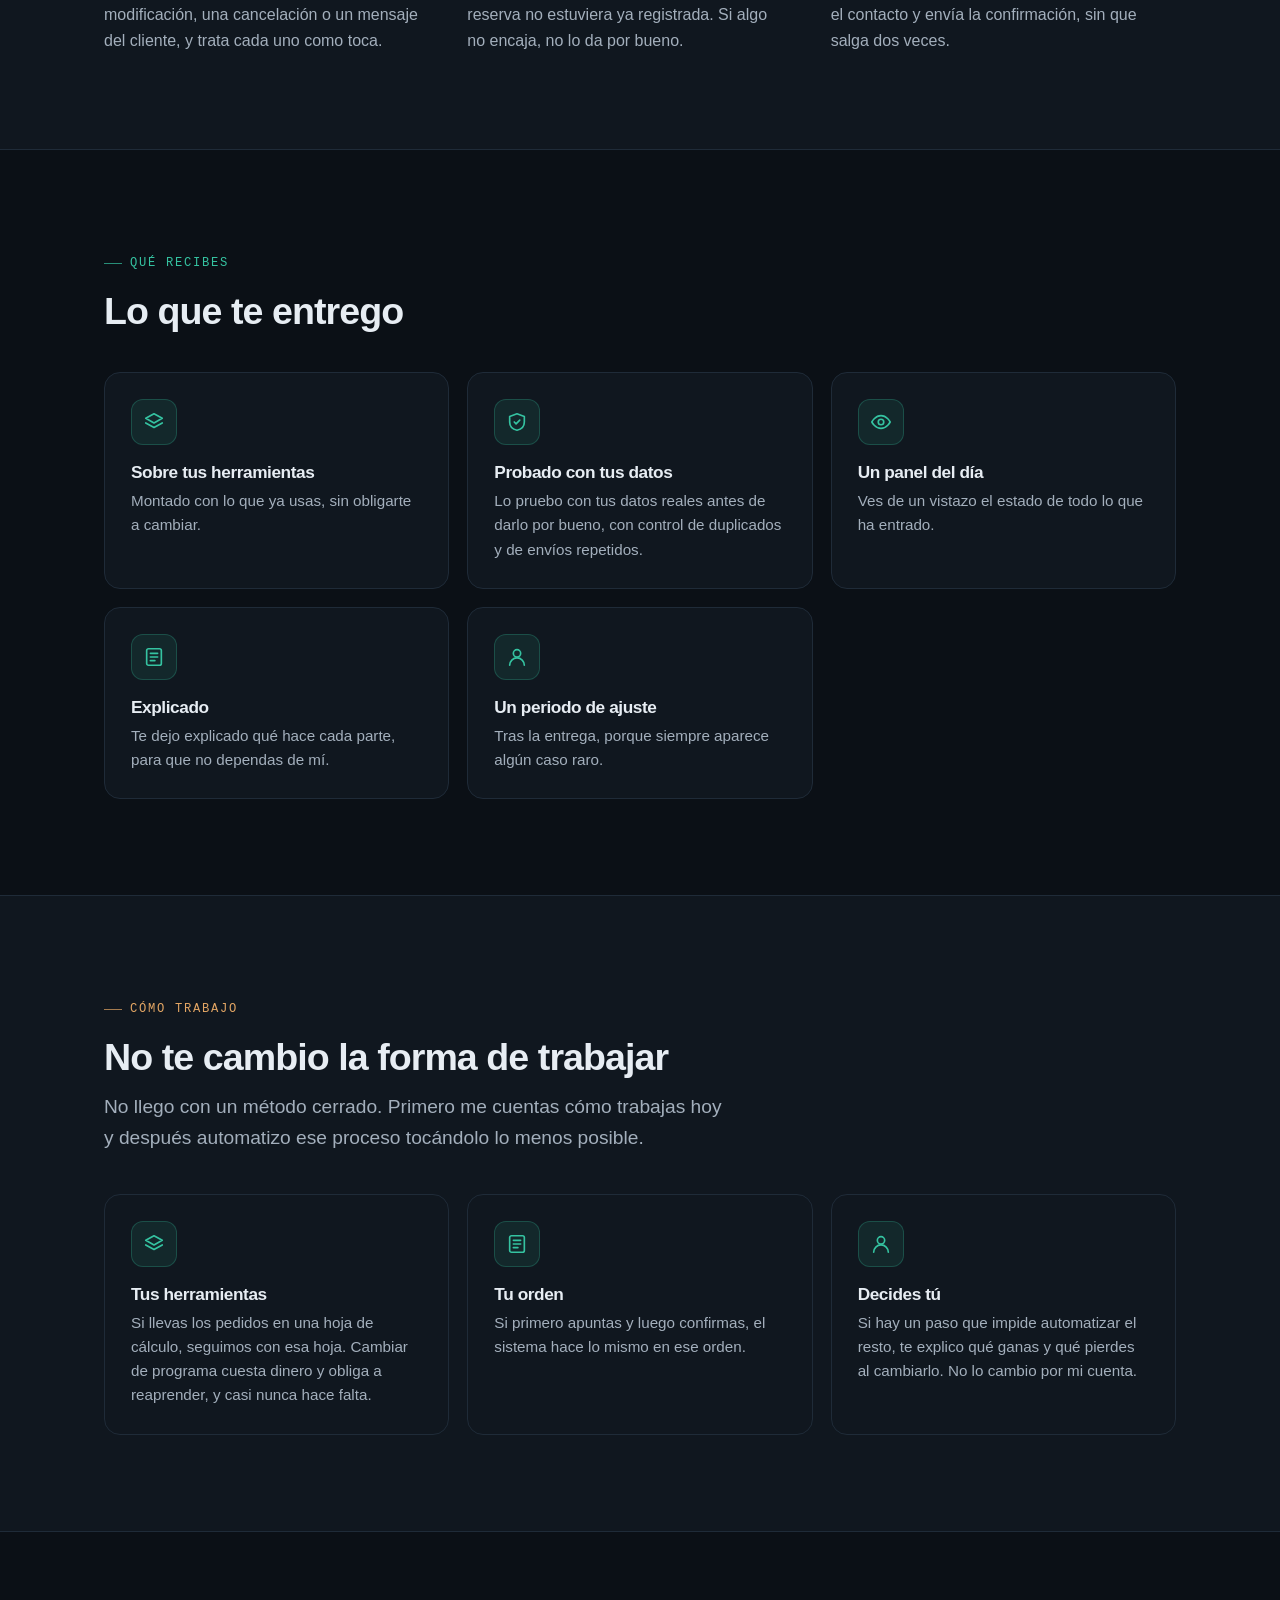
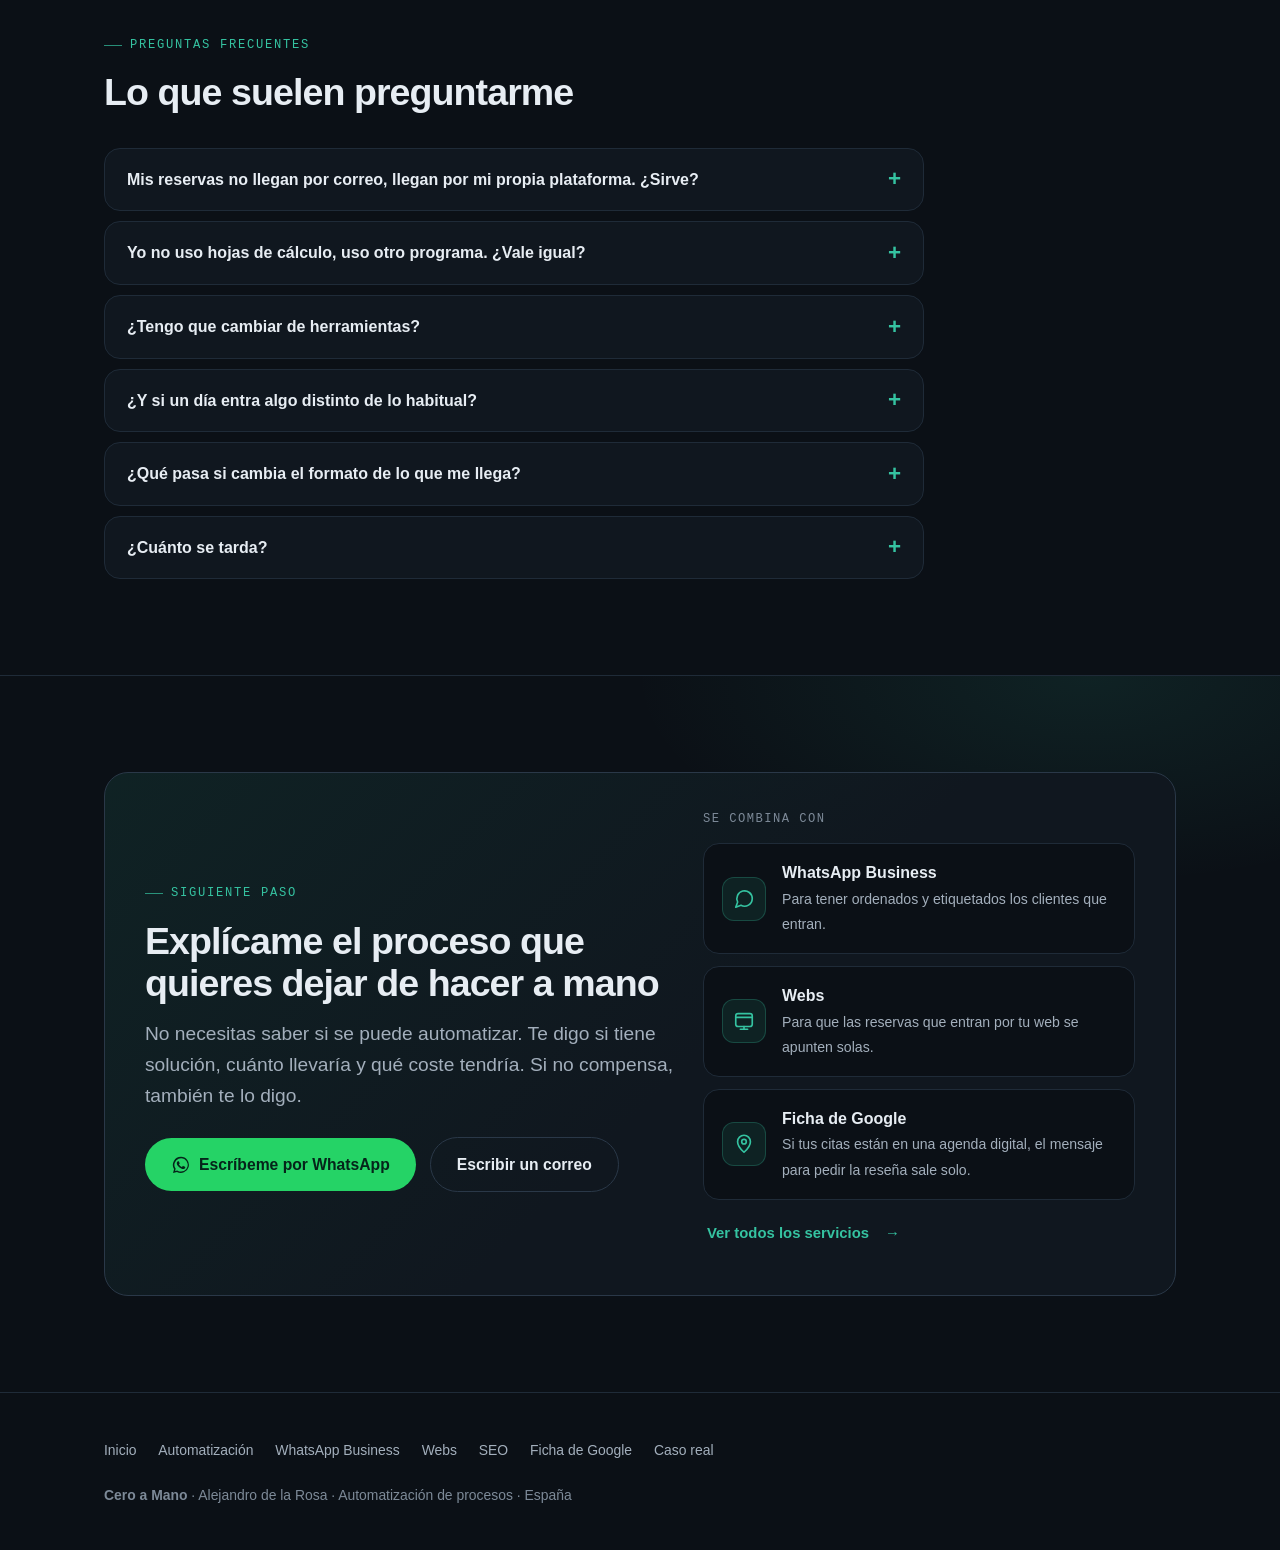
==== commit b0499e4d: "SEO v5.3: títulos con zona, imagen para compartir, datos del negocio (Schema) y página de Webs con p" ====
--- a/automatizar-reservas-y-pedidos.html
+++ b/automatizar-reservas-y-pedidos.html
@@ -3,14 +3,23 @@
 <head>
 <meta charset="utf-8">
 <meta name="viewport" content="width=device-width, initial-scale=1">
-<title>Automatizar reservas y pedidos · Cero a Mano</title>
-<meta name="description" content="Automatizo la entrada de reservas y pedidos: los datos acaban donde tú los lleves sin copiar nada, con alta de contacto y confirmación automática.">
+<title>Automatizar reservas y pedidos de tu negocio · Cero a Mano</title>
+<meta name="description" content="Automatizo la entrada de reservas y pedidos: los datos acaban donde los necesitas sin copiar nada. En Zaragoza y en remoto para toda España.">
 <link rel="canonical" href="https://ceroamano.com/automatizar-reservas-y-pedidos.html">
 <meta property="og:type" content="website">
-<meta property="og:title" content="Automatizar reservas y pedidos · Cero a Mano">
-<meta property="og:description" content="Automatizo la entrada de reservas y pedidos: los datos acaban donde tú los lleves sin copiar nada, con alta de contacto y confirmación automática.">
+<meta property="og:title" content="Automatizar reservas y pedidos de tu negocio · Cero a Mano">
+<meta property="og:description" content="Automatizo la entrada de reservas y pedidos: los datos acaban donde los necesitas sin copiar nada. En Zaragoza y en remoto para toda España.">
 <meta property="og:url" content="https://ceroamano.com/automatizar-reservas-y-pedidos.html">
 <meta property="og:locale" content="es_ES">
+<meta property="og:site_name" content="Cero a Mano">
+<meta property="og:image" content="https://ceroamano.com/og-imagen.png">
+<meta property="og:image:width" content="1200">
+<meta property="og:image:height" content="630">
+<meta property="og:image:alt" content="Cero a Mano. Automatización, WhatsApp Business, webs y SEO. Alejandro de la Rosa.">
+<meta name="twitter:card" content="summary_large_image">
+<meta name="twitter:title" content="Automatizar reservas y pedidos de tu negocio · Cero a Mano">
+<meta name="twitter:description" content="Automatizo la entrada de reservas y pedidos: los datos acaban donde los necesitas sin copiar nada. En Zaragoza y en remoto para toda España.">
+<meta name="twitter:image" content="https://ceroamano.com/og-imagen.png">
 <meta name="theme-color" content="#0b1016">
 <link rel="icon" href="favicon.svg" type="image/svg+xml">
 <script>document.documentElement.classList.add('js')</script>
